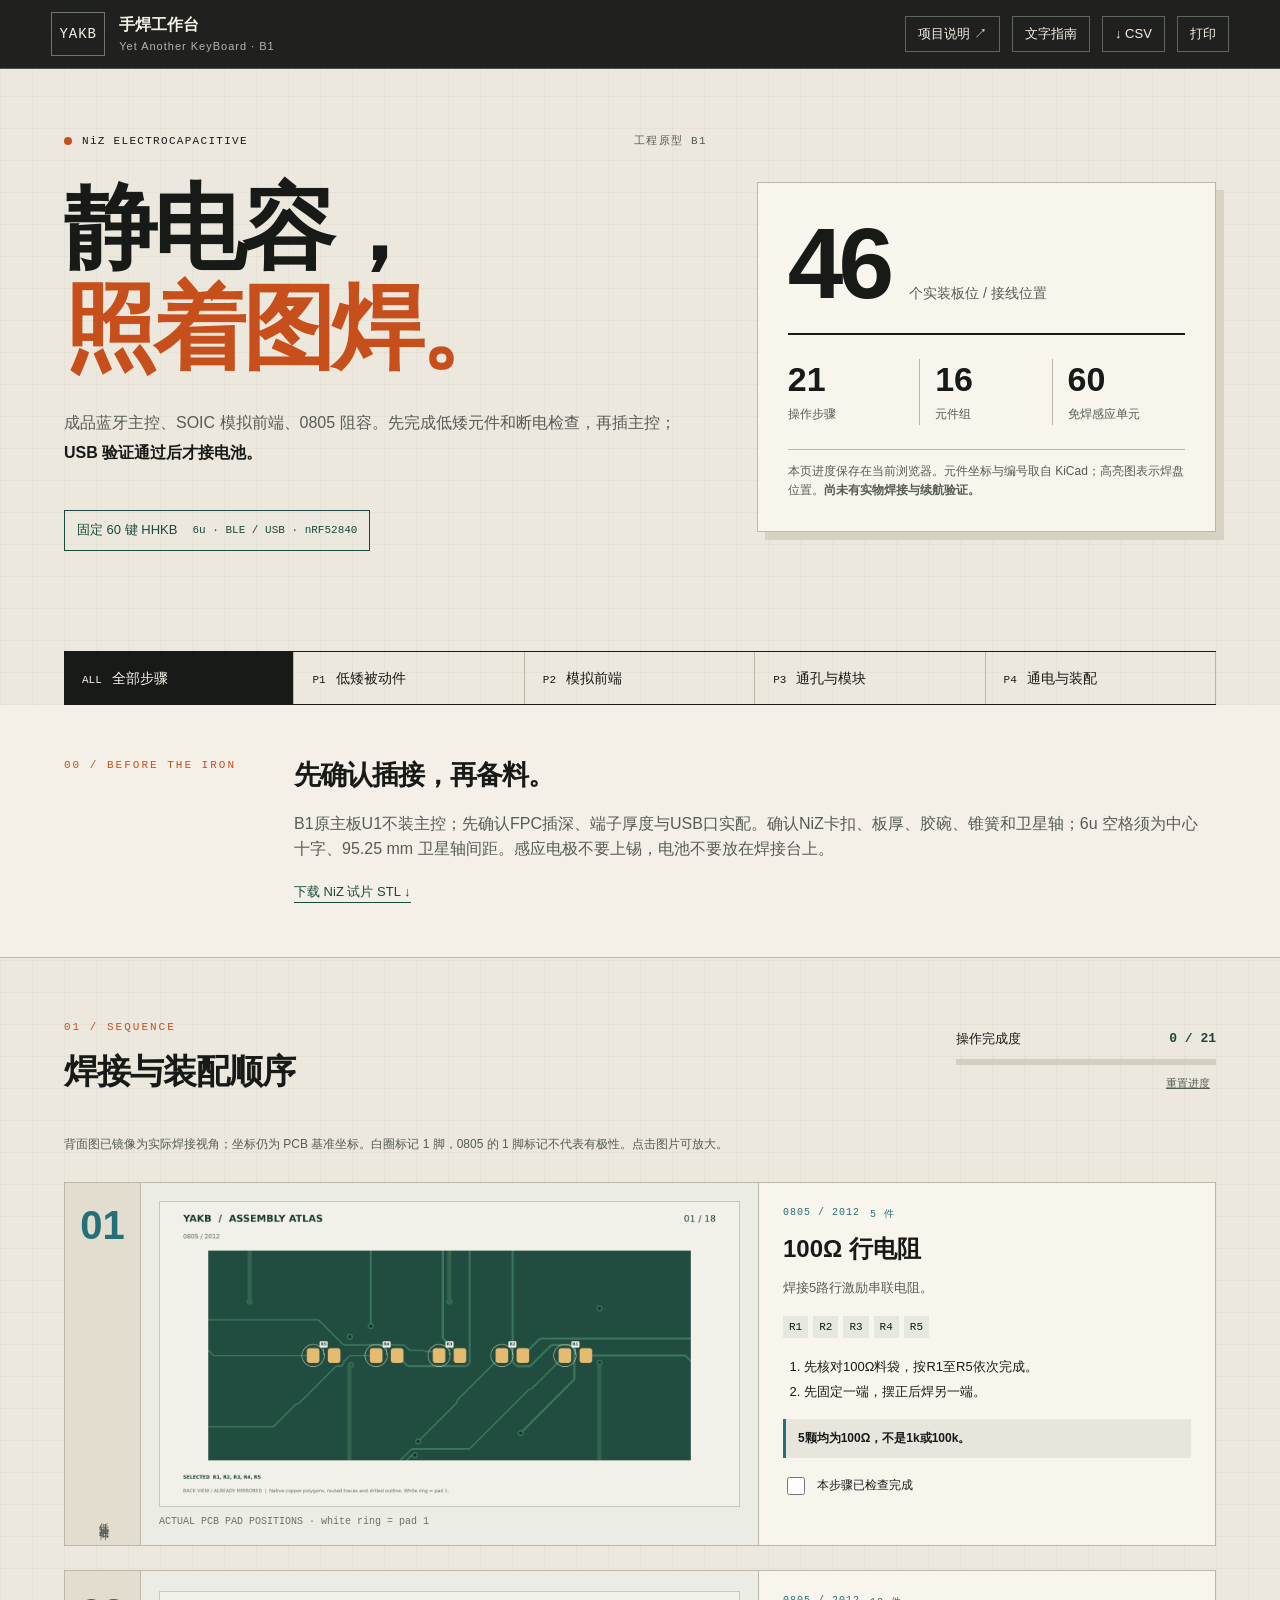
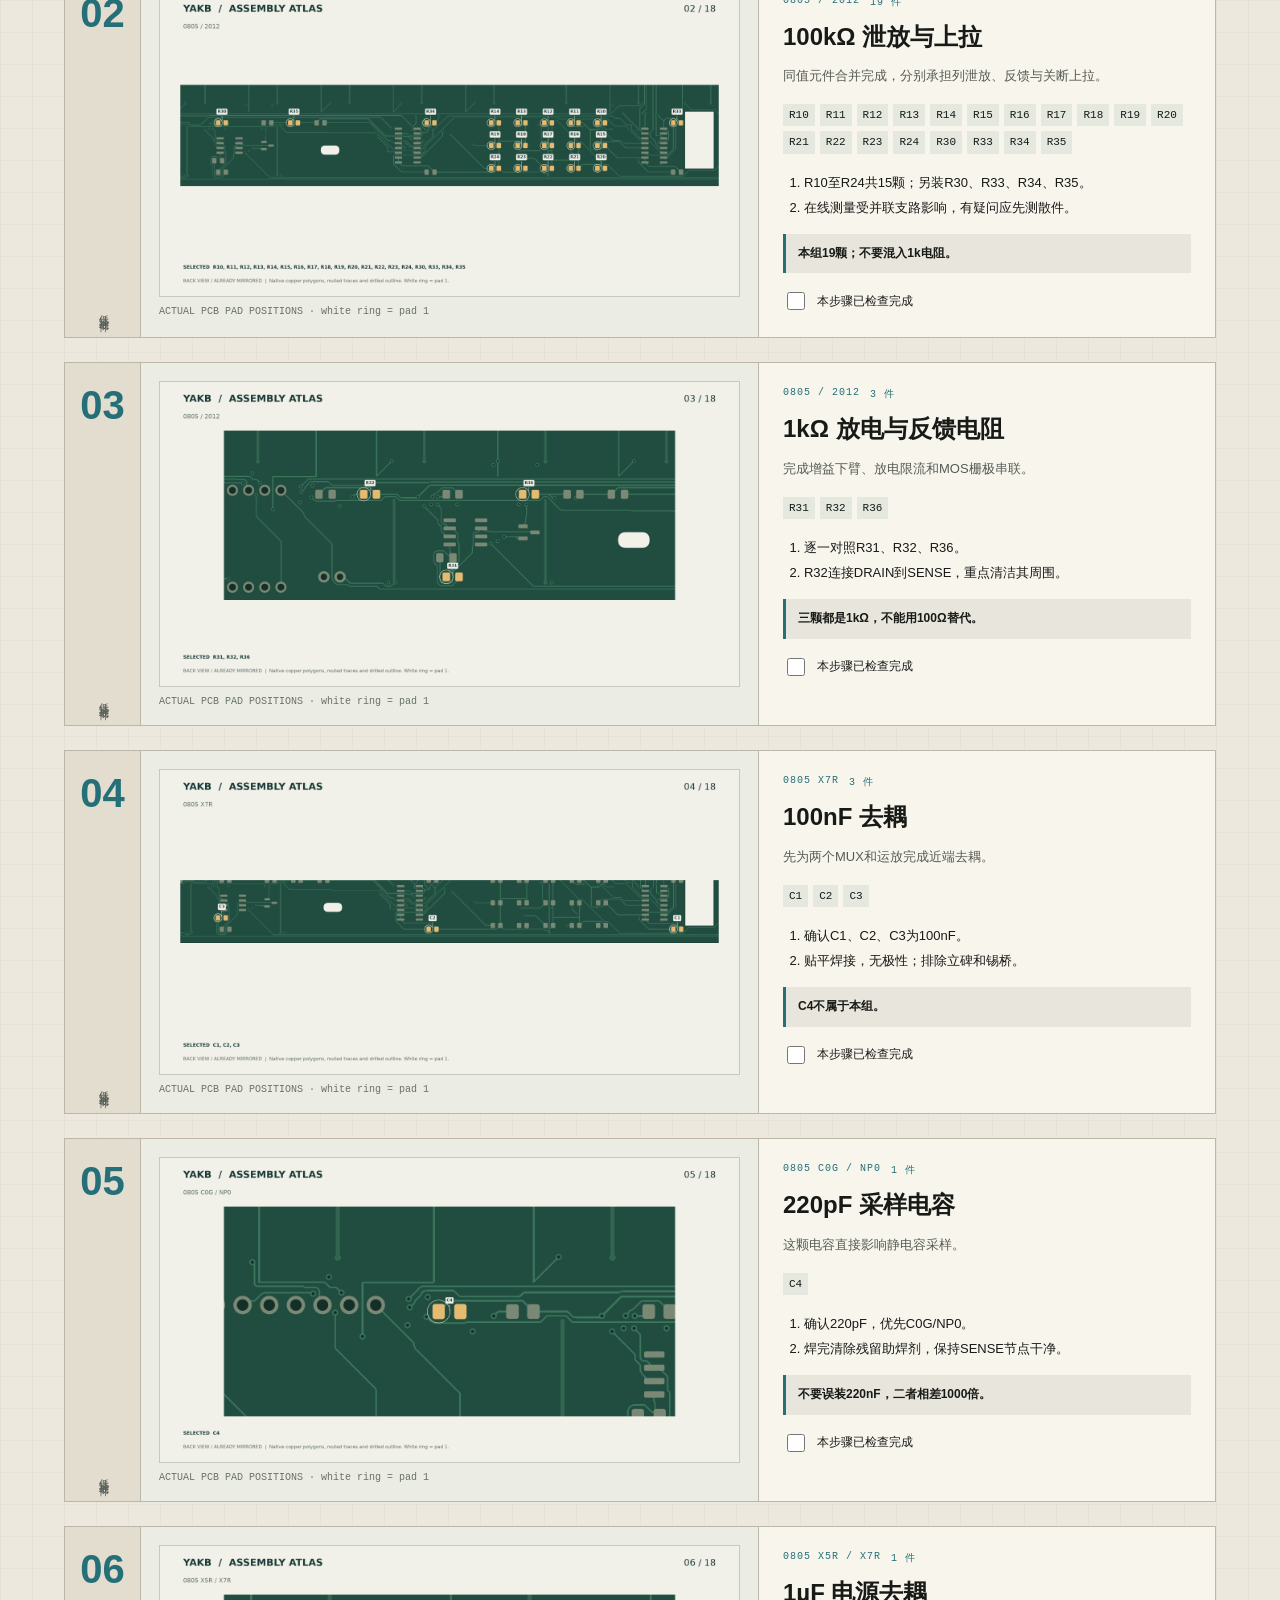
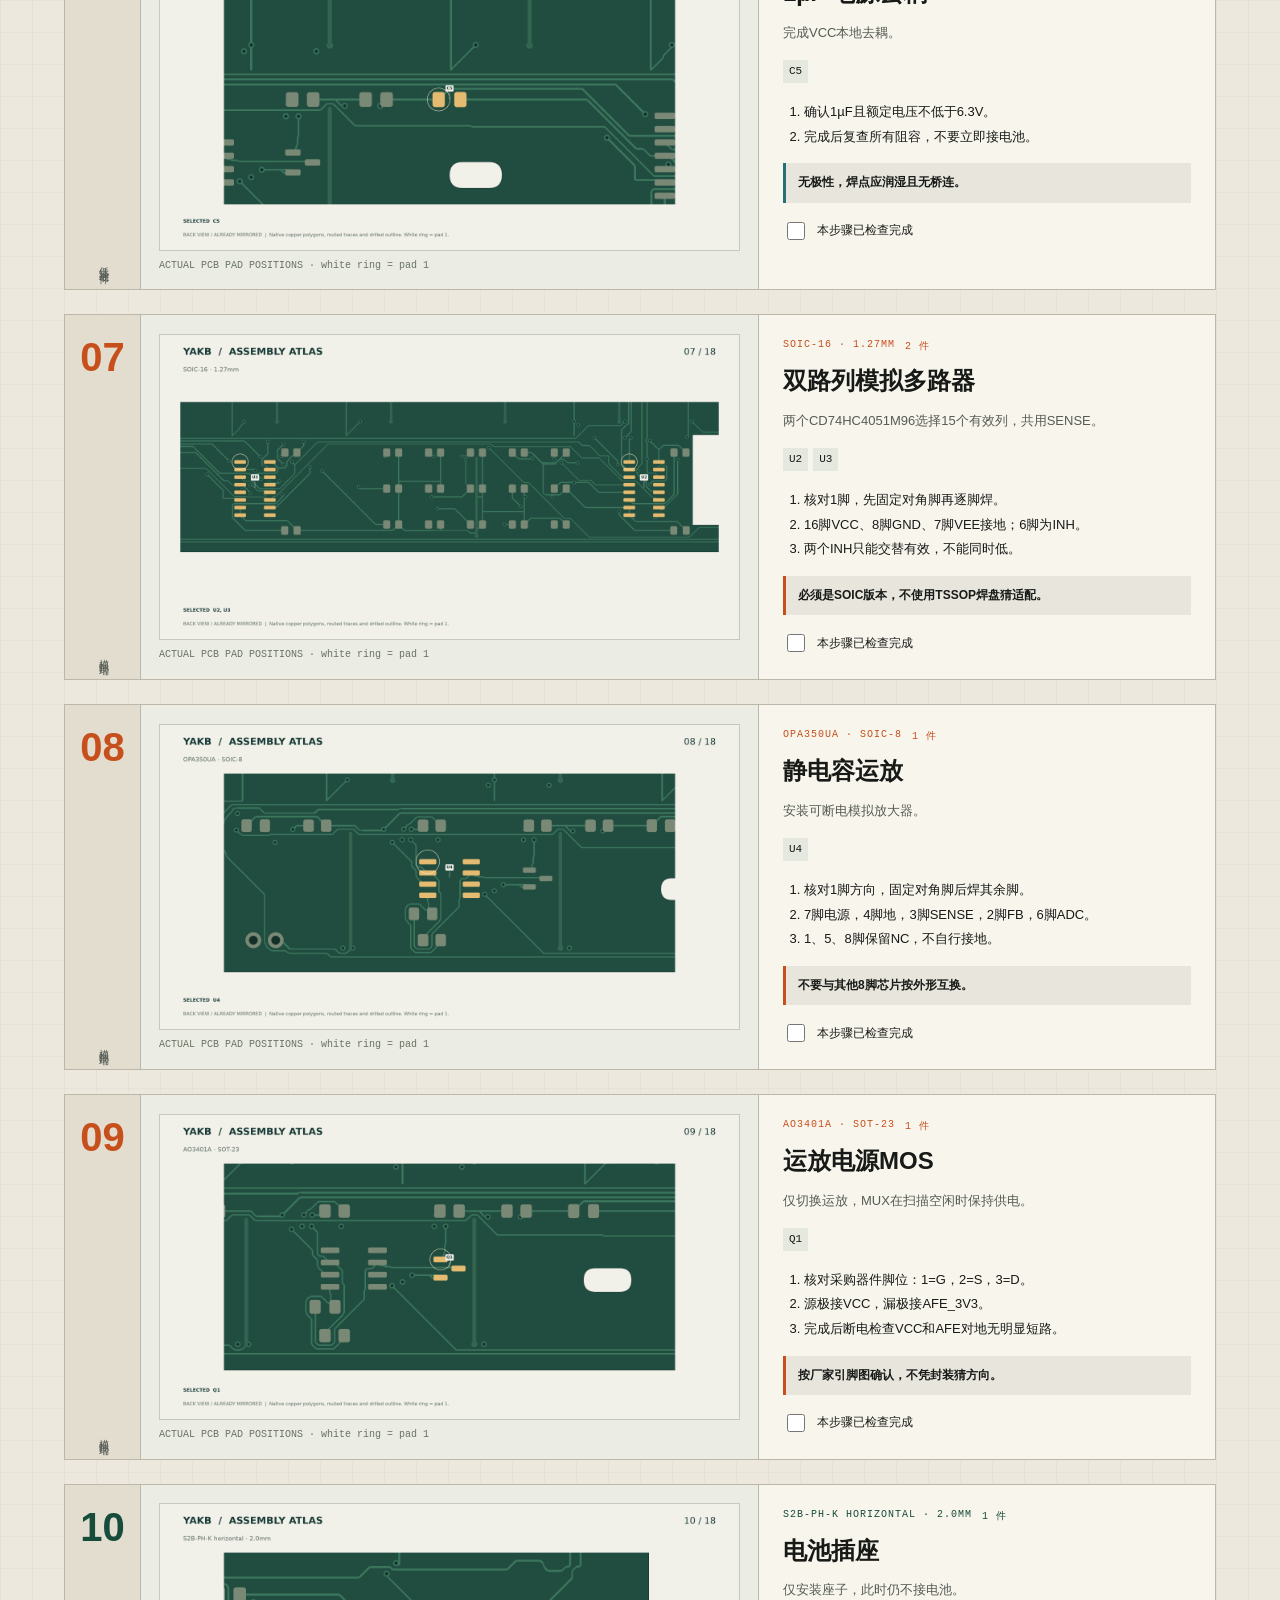
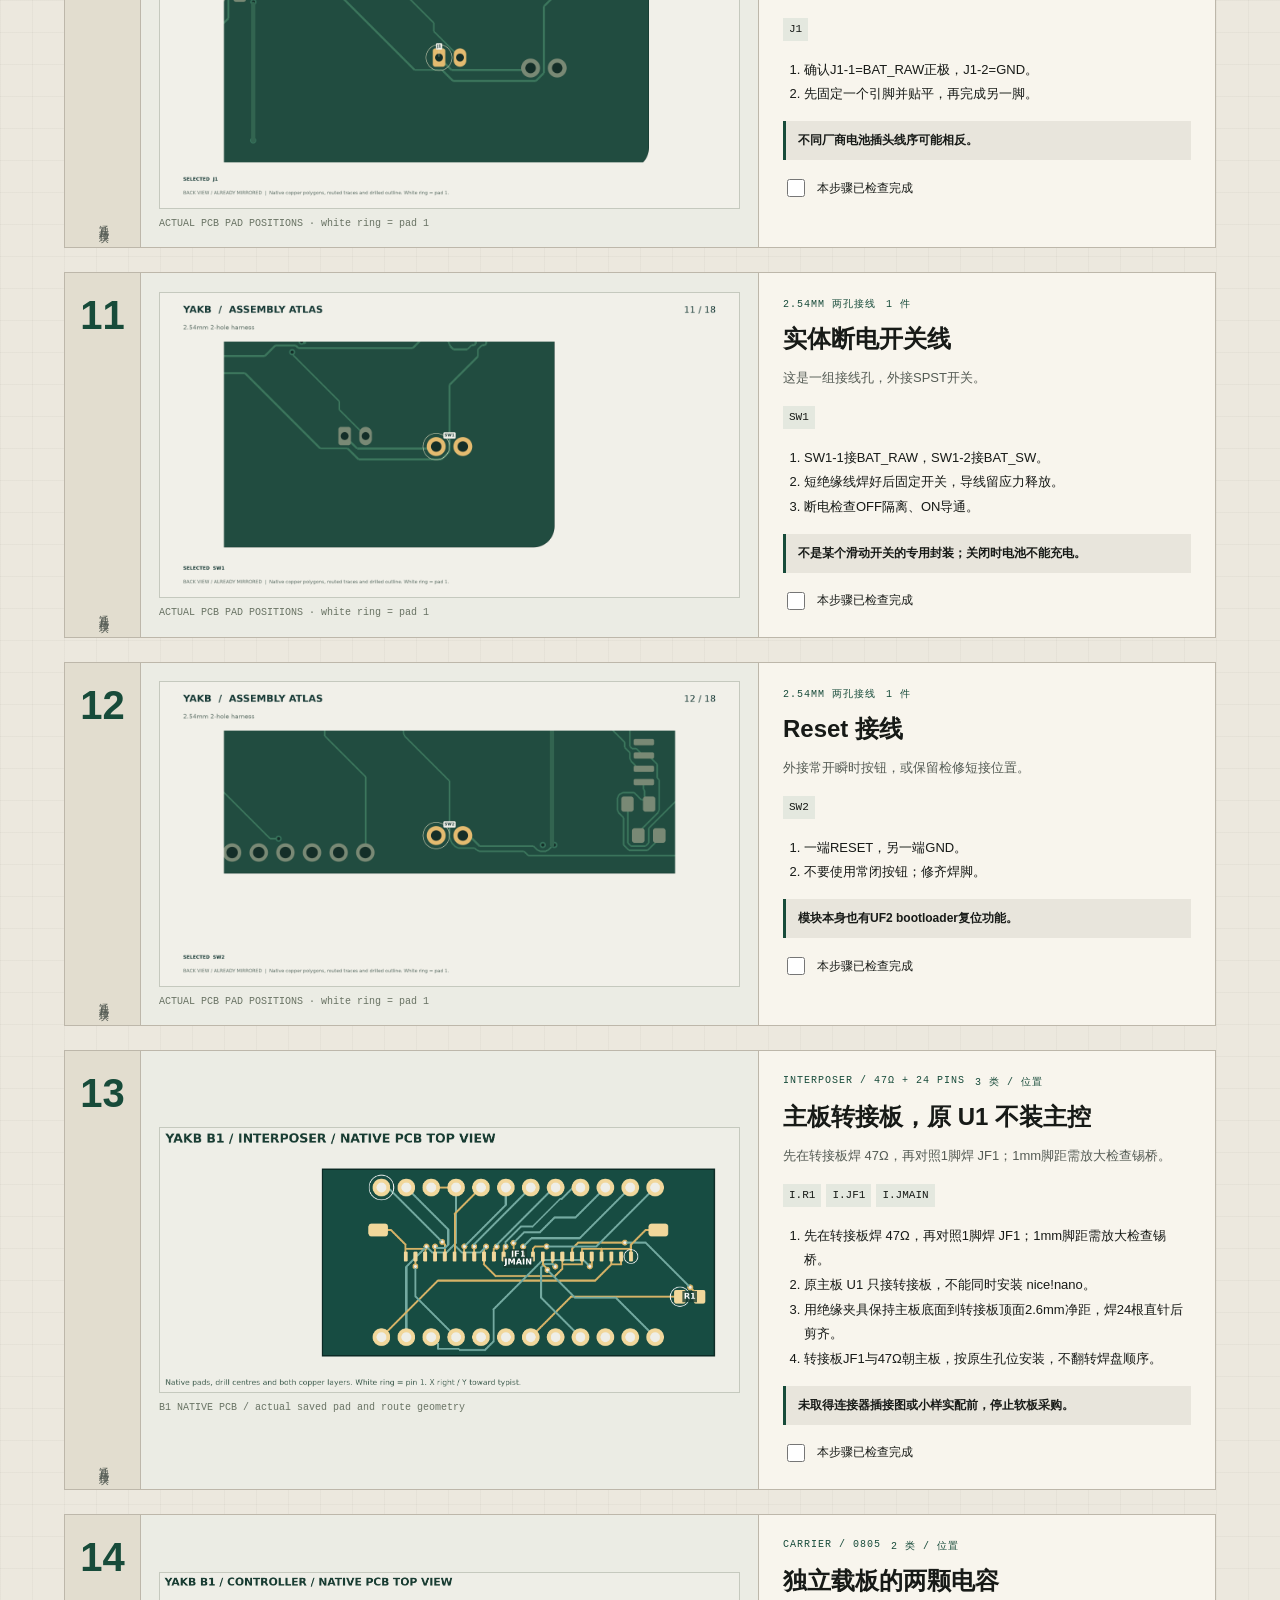
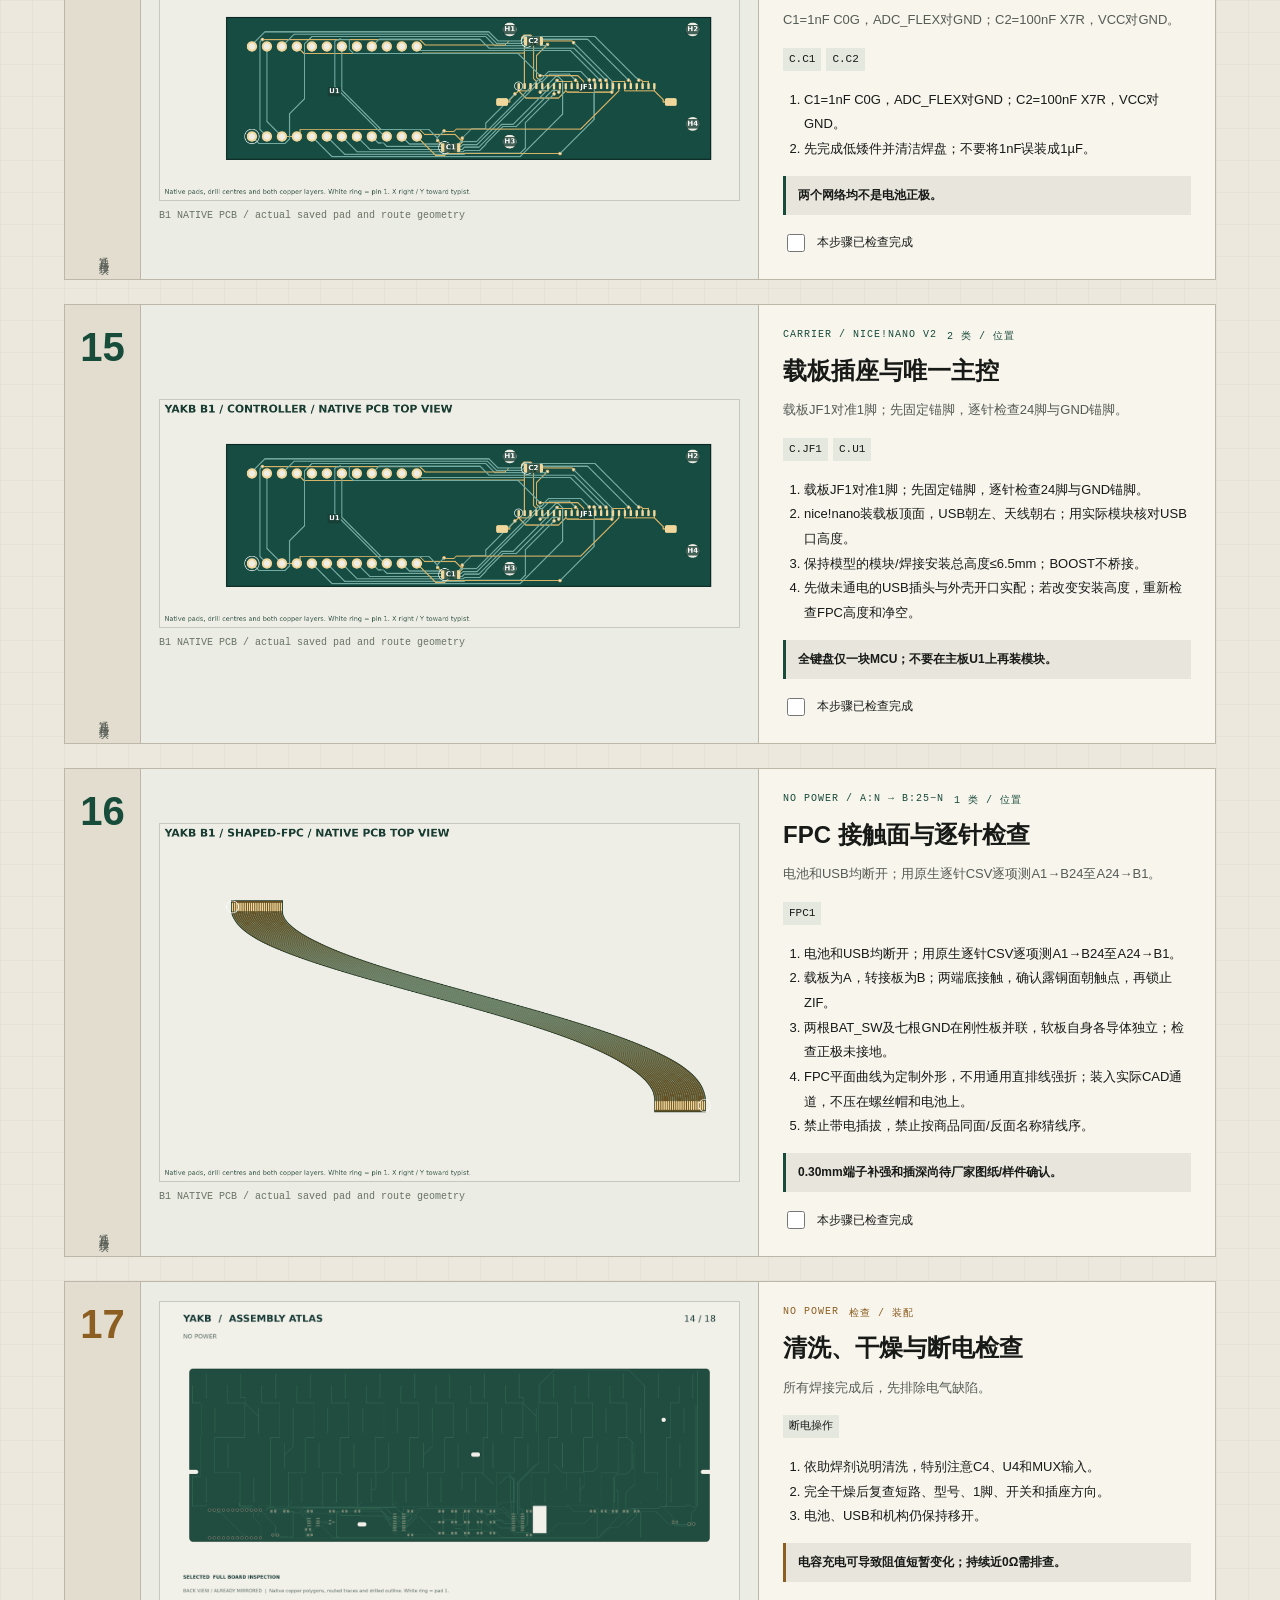
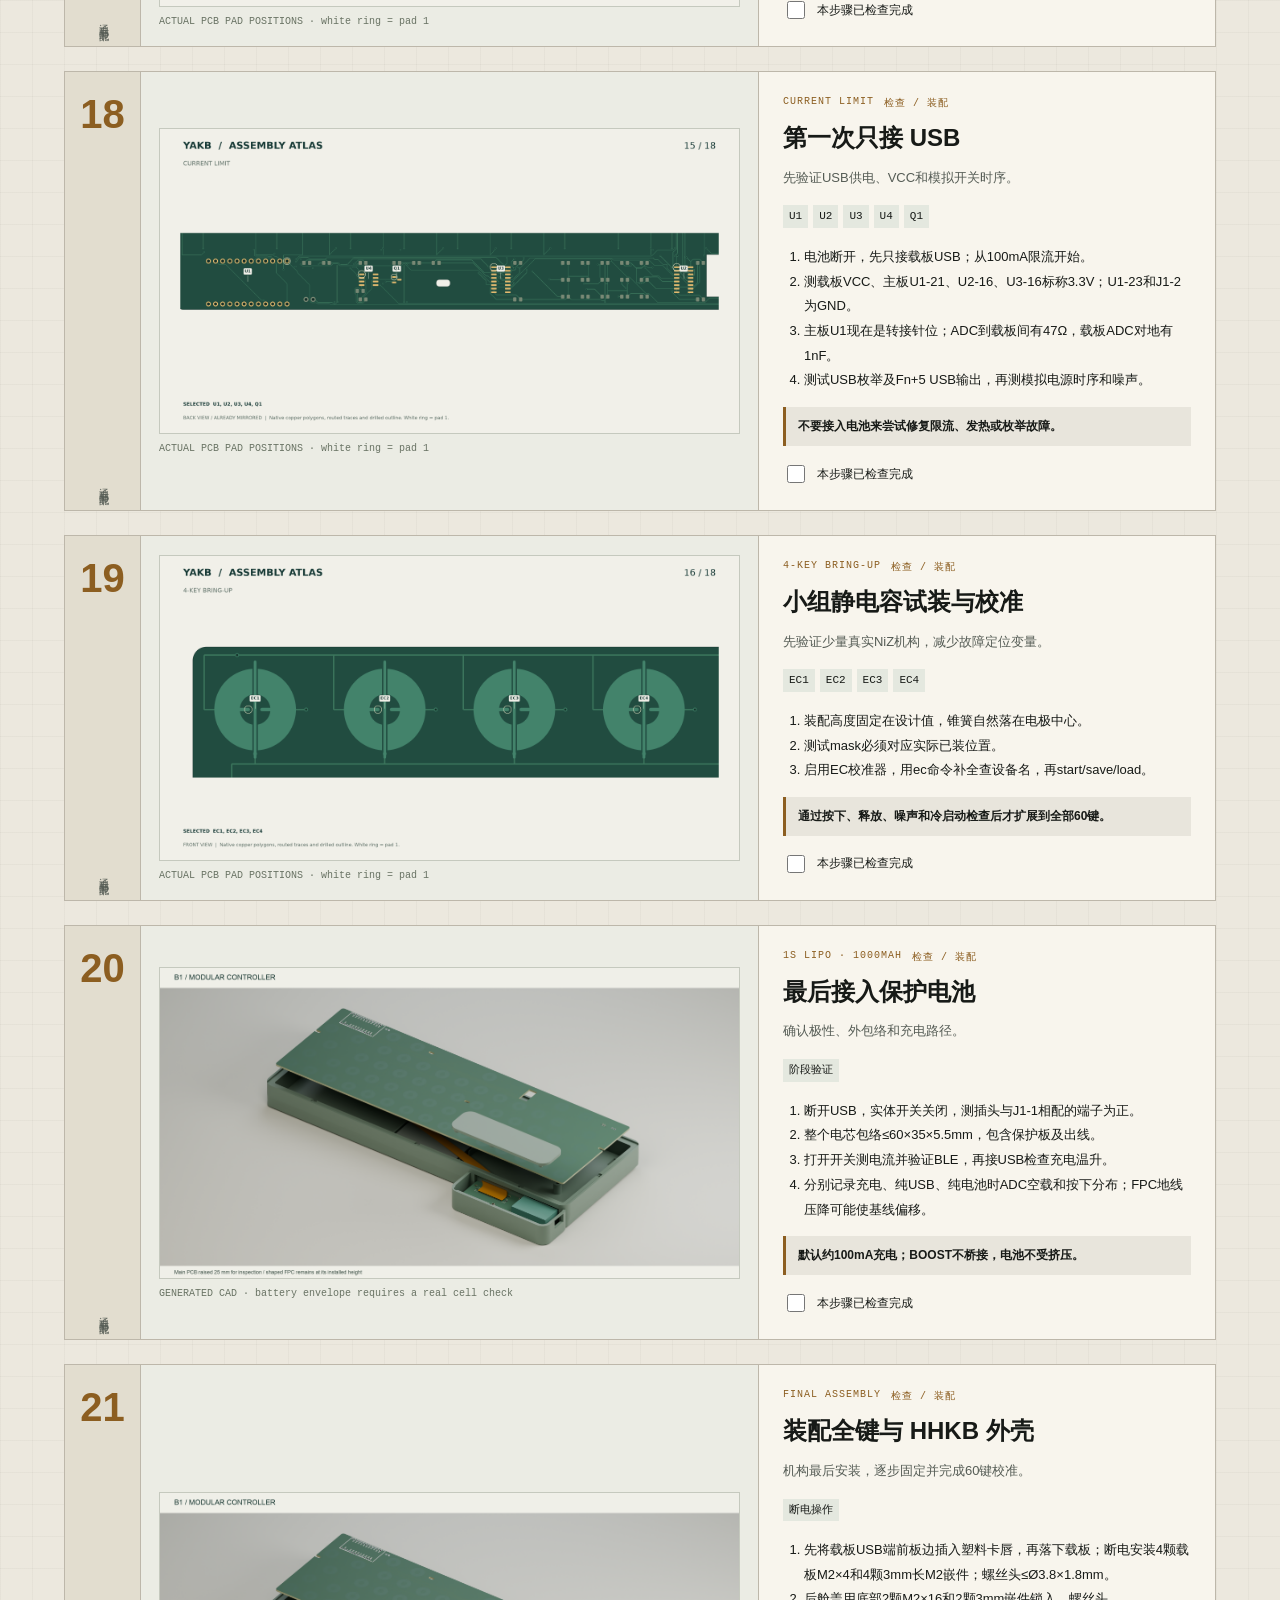
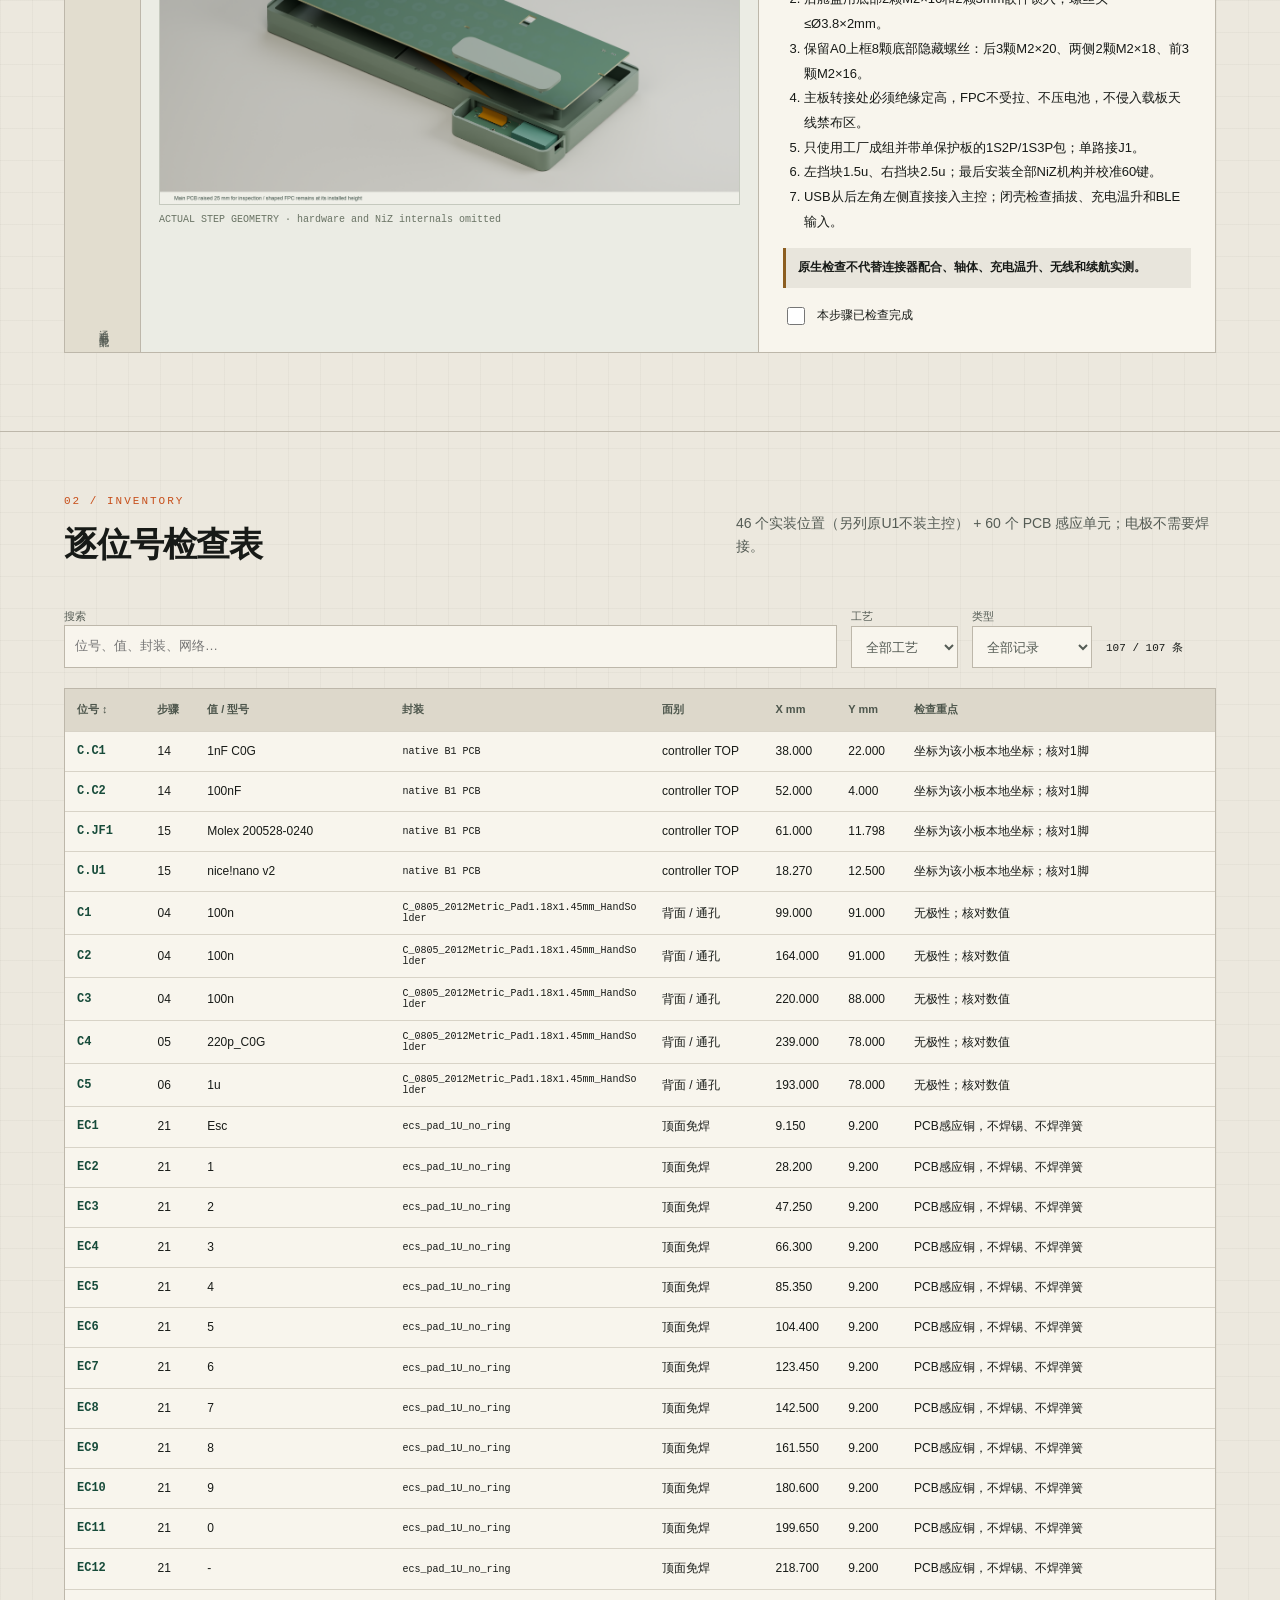
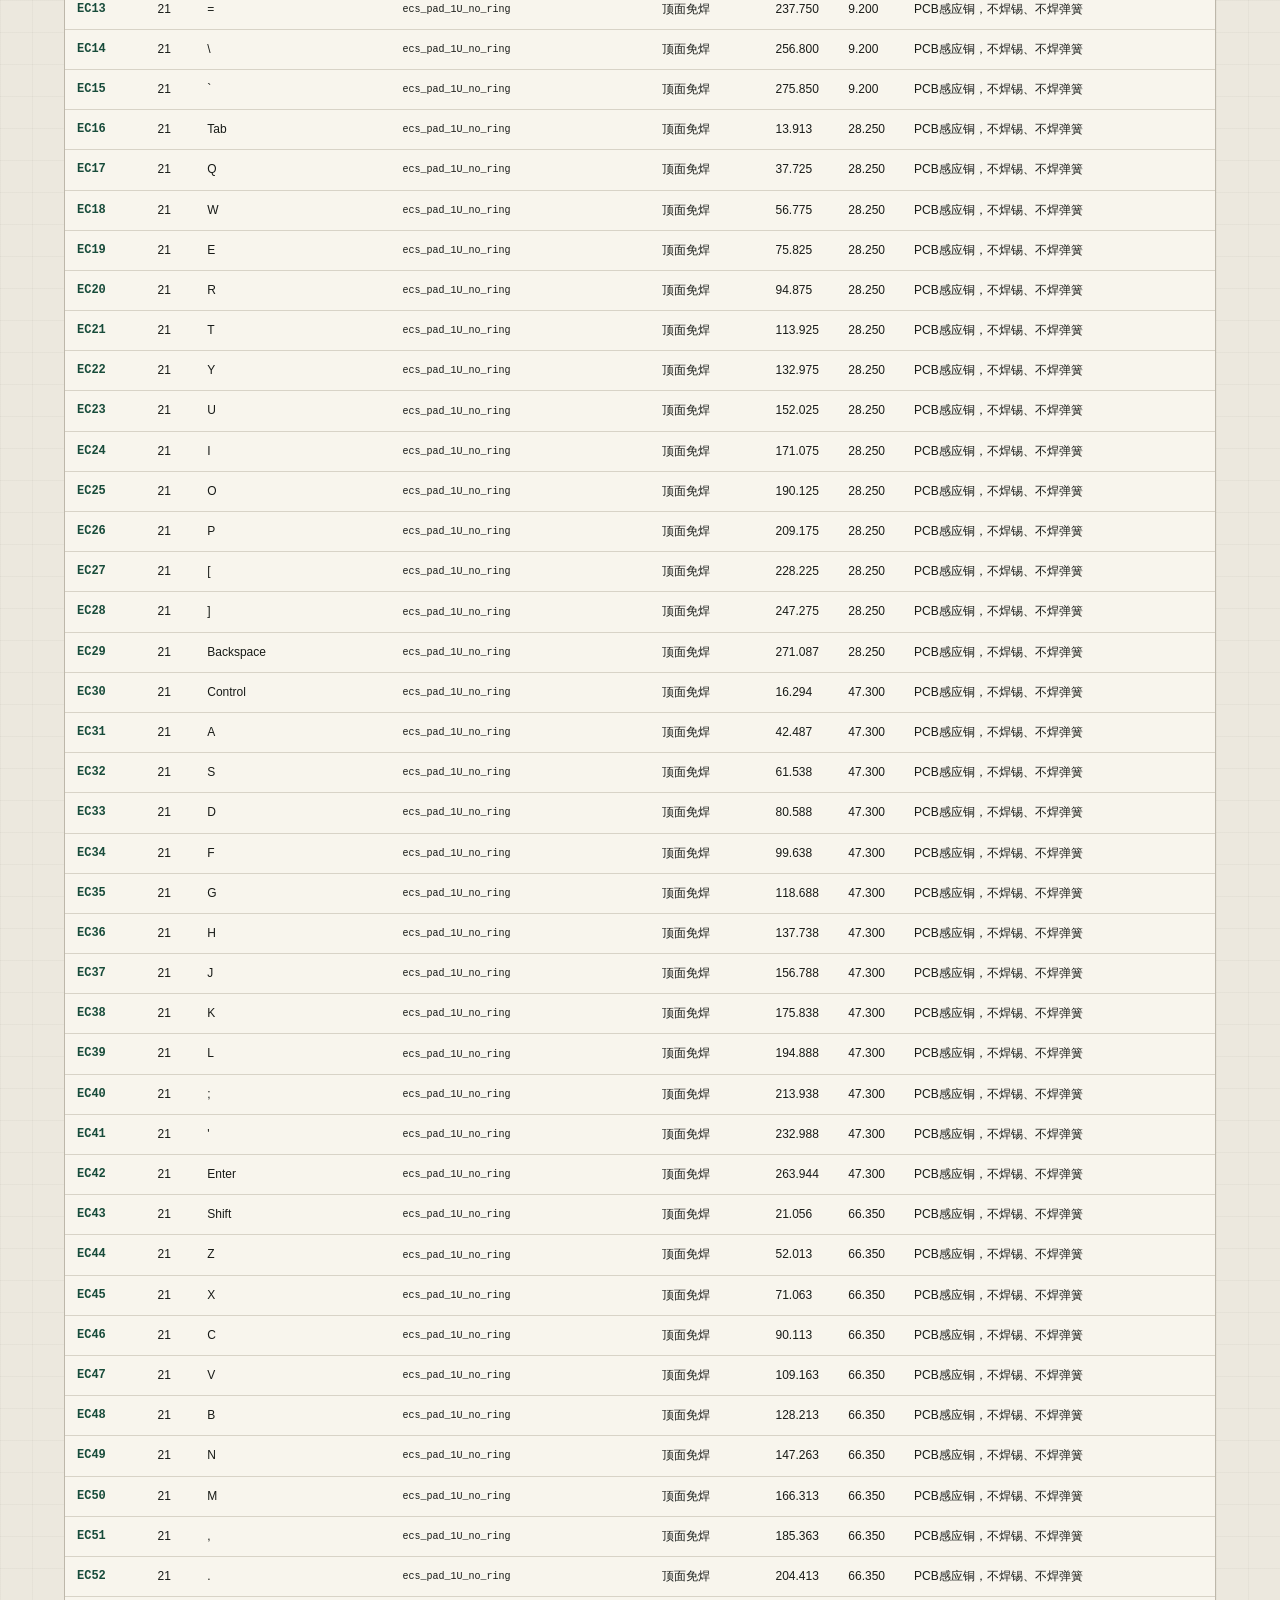
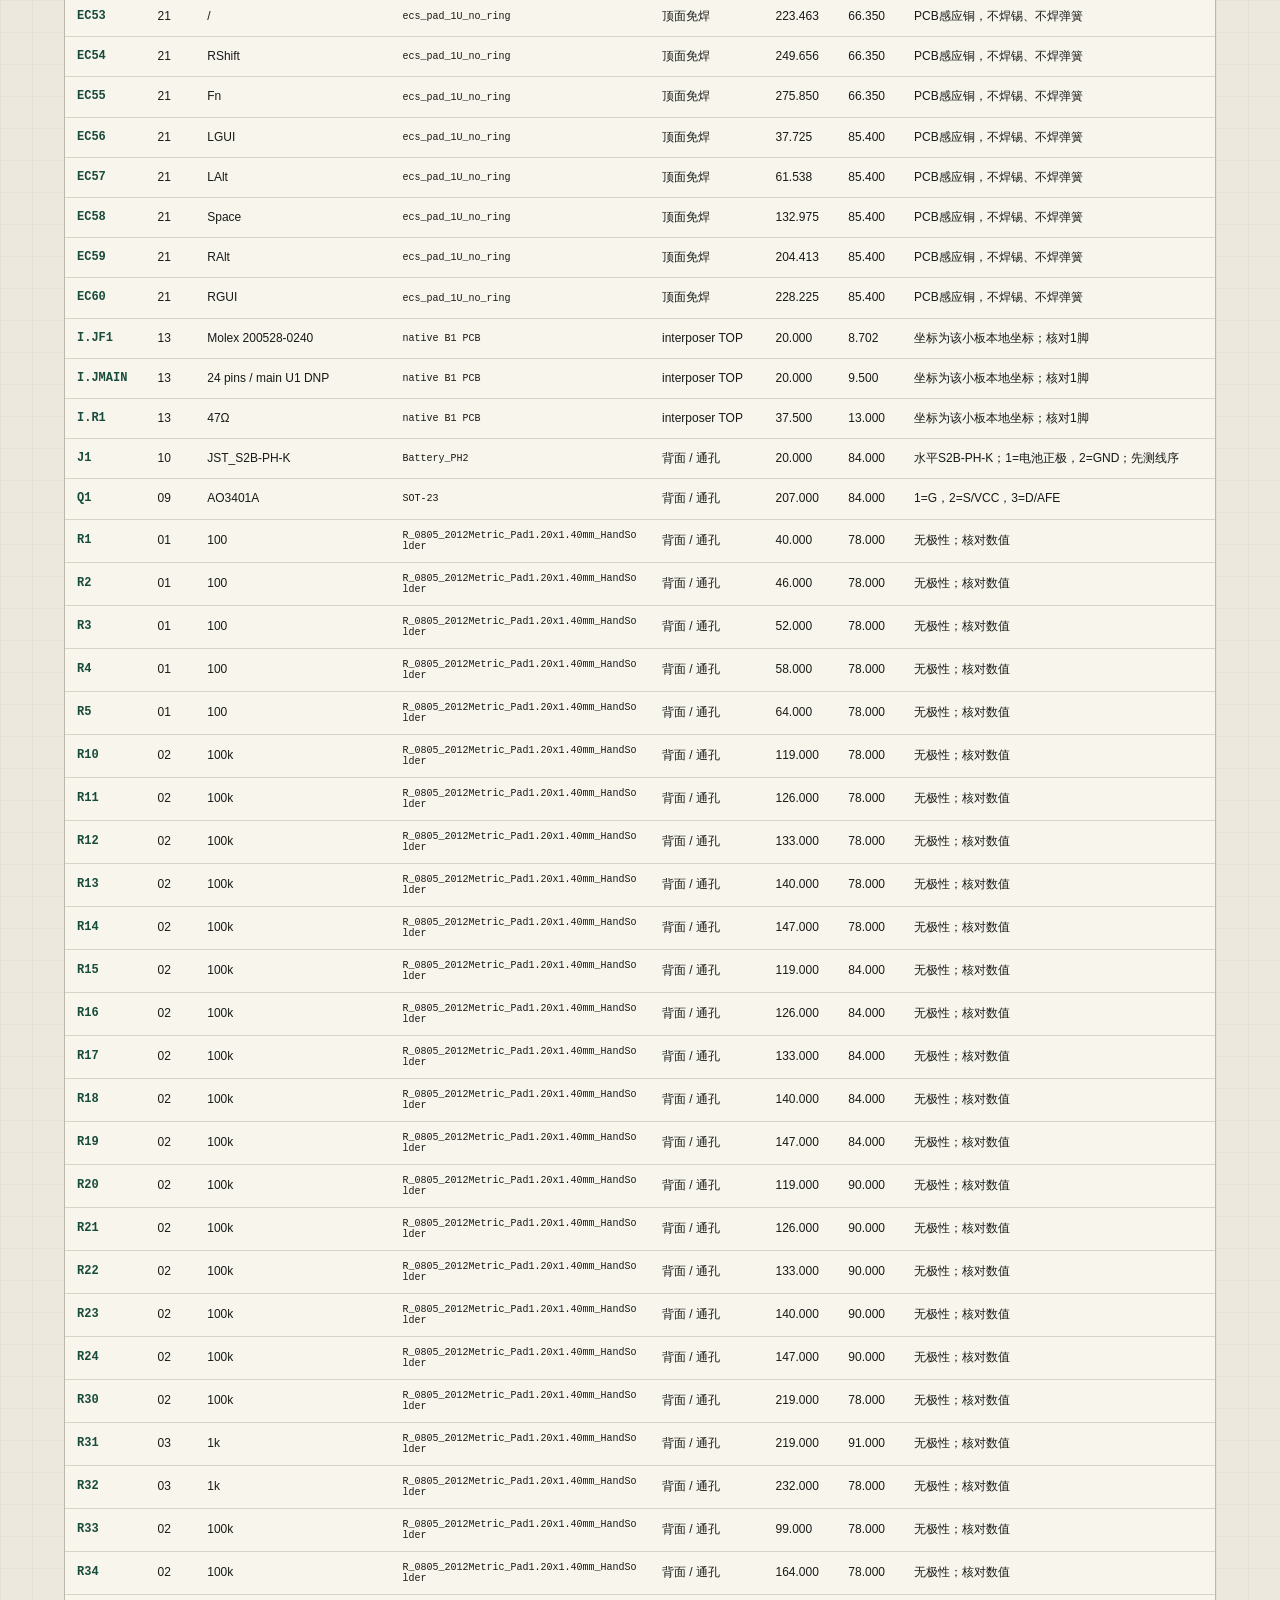
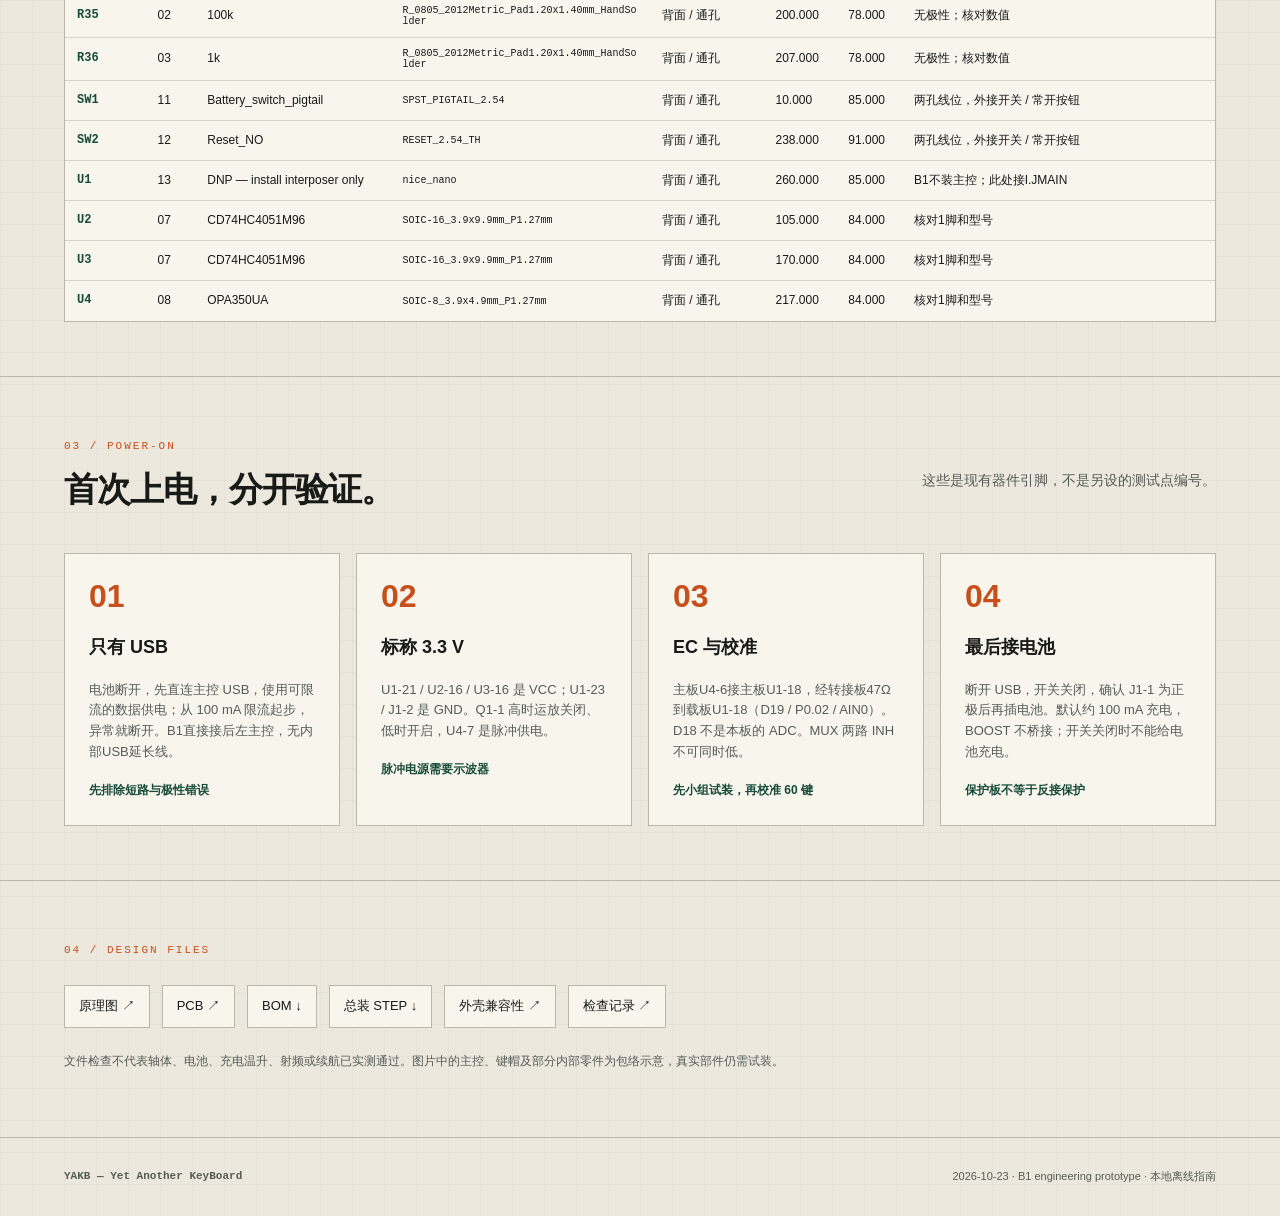
==== hardware/soldering/b1/index.html @ eaae23a2 "feat(hardware): move controller to modular rear USB carrier" ====
<!doctype html>
<html lang="zh-CN"><head><meta charset="utf-8"><meta name="viewport" content="width=device-width,initial-scale=1"><meta name="description" content="YAKB NiZ 静电容键盘 B1 的本地手焊工作台，包含21步顺序、实际PCB焊盘高亮、位号筛选和可保存的检查进度。"><title>YAKB — 手焊工作台</title><link rel="stylesheet" href="../styles.css"><script src="data.js" defer></script><script src="../app.js" defer></script></head>
<body><a href="#workflow" class="skip">跳到焊接步骤</a>
<header><a class="brand" href="#top"><span class="mark">YAKB</span><span><strong>手焊工作台</strong><small>Yet Another KeyBoard · B1</small></span></a><nav><a href="../../../README.zh-CN.md">项目说明 ↗</a><a href="../../../docs/modular/README.zh-CN.md">文字指南</a><a href="placement-checklist.csv" download>↓ CSV</a><button id="print" type="button">打印</button></nav></header>

<main id="top"><section class="hero"><div class="hero-copy"><div class="eyebrow"><i></i> NiZ ELECTROCAPACITIVE <span>工程原型 B1</span></div><h1>静电容，<br><em>照着图焊。</em></h1><p>成品蓝牙主控、SOIC 模拟前端、0805 阻容。先完成低矮元件和断电检查，再插主控；<strong>USB 验证通过后才接电池。</strong></p><div class="build-lock">固定 60 键 HHKB <b>6u · BLE / USB · nRF52840</b></div></div><aside class="hero-data"><div class="total"><span>46</span><small>个实装板位 / 接线位置</small></div><div class="metrics"><div><b>21</b><small>操作步骤</small></div><div><b>16</b><small>元件组</small></div><div><b>60</b><small>免焊感应单元</small></div></div><p>本页进度保存在当前浏览器。元件坐标与编号取自 KiCad；高亮图表示焊盘位置。<strong>尚未有实物焊接与续航验证。</strong></p></aside><nav class="phase-rail" id="phases" aria-label="按工艺筛选"></nav></section>
<section class="band prerequisite"><span class="section-index">00 / BEFORE THE IRON</span><div><h2>先确认插接，再备料。</h2><p>B1原主板U1不装主控；先确认FPC插深、端子厚度与USB口实配。确认NiZ卡扣、板厚、胶碗、锥簧和卫星轴；6u 空格须为中心十字、95.25 mm 卫星轴间距。感应电极不要上锡，电池不要放在焊接台上。</p><a href="../../../mechanical/niz_fit_coupon.stl" download>下载 NiZ 试片 STL ↓</a></div></section>
<section class="band" id="workflow"><div class="section-head"><div><span class="section-index">01 / SEQUENCE</span><h2>焊接与装配顺序</h2></div><div class="progress"><div>操作完成度 <strong id="progressText" aria-live="polite">0 / 21</strong></div><div class="track"><i id="bar"></i></div><button id="reset" type="button">重置进度</button></div></div><p class="view-note">背面图已镜像为实际焊接视角；坐标仍为 PCB 基准坐标。白圈标记 1 脚，0805 的 1 脚标记不代表有极性。点击图片可放大。</p><div id="steps"></div><noscript><p>启用 JavaScript 可显示交互步骤。也可直接阅读上方链接的完整文字指南。</p></noscript></section>
<section class="band" id="inventory"><div class="section-head"><div><span class="section-index">02 / INVENTORY</span><h2>逐位号检查表</h2></div><p>46 个实装位置（另列原U1不装主控） + 60 个 PCB 感应单元；电极不需要焊接。</p></div><div class="tools"><label>搜索<input type="search" id="search" placeholder="位号、值、封装、网络…"></label><label>工艺<select id="phaseFilter"><option value="">全部工艺</option></select></label><label>类型<select id="typeFilter"><option value="">全部记录</option><option value="populate">实装 / 接线</option><option value="electrode">免焊感应电极</option></select></label><span id="rowCount" aria-live="polite"></span></div><div class="table-wrap"><table><thead><tr><th><button id="sortRef" type="button">位号 ↕</button></th><th>步骤</th><th>值 / 型号</th><th>封装</th><th>面别</th><th>X mm</th><th>Y mm</th><th>检查重点</th></tr></thead><tbody id="rows"></tbody></table></div><p id="empty" hidden>没有匹配的位号，请调整筛选条件。</p></section>
<section class="band" id="power"><div class="section-head"><div><span class="section-index">03 / POWER-ON</span><h2>首次上电，分开验证。</h2></div><p>这些是现有器件引脚，不是另设的测试点编号。</p></div><div class="checkpoints"><article><span>01</span><h3>只有 USB</h3><p>电池断开，先直连主控 USB，使用可限流的数据供电；从 100 mA 限流起步，异常就断开。B1直接接后左主控，无内部USB延长线。</p><b>先排除短路与极性错误</b></article><article><span>02</span><h3>标称 3.3 V</h3><p>U1-21 / U2-16 / U3-16 是 VCC；U1-23 / J1-2 是 GND。Q1-1 高时运放关闭、低时开启，U4-7 是脉冲供电。</p><b>脉冲电源需要示波器</b></article><article><span>03</span><h3>EC 与校准</h3><p>主板U4-6接主板U1-18，经转接板47Ω到载板U1-18（D19 / P0.02 / AIN0）。D18 不是本板的 ADC。MUX 两路 INH 不可同时低。</p><b>先小组试装，再校准 60 键</b></article><article><span>04</span><h3>最后接电池</h3><p>断开 USB，开关关闭，确认 J1-1 为正极后再插电池。默认约 100 mA 充电，BOOST 不桥接；开关关闭时不能给电池充电。</p><b>保护板不等于反接保护</b></article></div></section>
<section class="band references"><span class="section-index">04 / DESIGN FILES</span><div><a href="../../modular/YAKB-controller-B1.kicad_sch">原理图 ↗</a><a href="../../modular/YAKB-controller-B1.kicad_pcb">PCB ↗</a><a href="../../modular/BOM-B1.csv">BOM ↓</a><a href="../../../mechanical/modular/assembly_B1.step">总装 STEP ↓</a><a href="../../../docs/compatibility.zh-CN.md">外壳兼容性 ↗</a><a href="../../../reports/">检查记录 ↗</a></div><p>文件检查不代表轴体、电池、充电温升、射频或续航已实测通过。图片中的主控、键帽及部分内部零件为包络示意，真实部件仍需试装。</p></section></main>
<footer><b>YAKB — Yet Another KeyBoard</b><span>2026-10-23 · B1 engineering prototype · 本地离线指南</span></footer>
<dialog id="viewer"><button id="closeViewer" type="button" aria-label="关闭放大图">关闭 ×</button><img id="zoomImage" alt=""><p id="zoomCaption"></p></dialog><div id="toast" role="status" aria-live="polite"></div>
</body></html>
---- hardware/soldering/styles.css ----
:root{--paper:#ece8de;--surface:#f8f5ed;--ink:#171a17;--muted:#555c55;--line:#bdb7aa;--orange:#c74f1b;--green:#174b3a;--mono:"SFMono-Regular",Menlo,Consolas,monospace;--display:"DIN Alternate","Avenir Next Condensed","PingFang SC",sans-serif;--body:"Avenir Next","PingFang SC","Hiragino Sans GB",sans-serif}*{box-sizing:border-box}html{scroll-behavior:smooth;scroll-padding-top:90px}body{margin:0;background:linear-gradient(#171a1708 1px,transparent 1px),linear-gradient(90deg,#171a1708 1px,transparent 1px),var(--paper);background-size:32px 32px;color:var(--ink);font:16px/1.6 var(--body)}a{color:inherit;text-decoration:none}button,input,select{font:inherit;color:inherit}button,a,input,select{outline-offset:4px}button:focus-visible,a:focus-visible,input:focus-visible,select:focus-visible{outline:3px solid #256f78}button{cursor:pointer}img{display:block;max-width:100%}.skip{position:fixed;top:-70px;z-index:100;background:var(--green);color:white;padding:12px}.skip:focus{top:8px}header{position:sticky;top:0;z-index:20;background:#171a17f5;color:#f6f2e8;display:flex;justify-content:space-between;align-items:center;padding:12px 4vw;border-bottom:1px solid #4c534b;backdrop-filter:blur(14px)}.brand{display:flex;align-items:center;gap:14px}.mark{display:grid;place-items:center;width:54px;height:44px;border:1px solid #6d786b;font:14px var(--mono);letter-spacing:1px}.brand strong,.brand small{display:block}.brand small{color:#afb8ad;font-size:11px;letter-spacing:1px}header nav{display:flex;gap:12px;align-items:center}header nav a,header button{padding:7px 12px;border:1px solid #5e685a;font-size:13px;background:transparent;color:inherit}header nav a:hover,header button:hover{background:#ffffff18}main{max-width:1600px;margin:auto}.hero{display:grid;grid-template-columns:1.4fr 1fr;gap:50px;padding:64px 5vw 0}.eyebrow{display:flex;align-items:center;gap:10px;font:11px var(--mono);letter-spacing:1.3px}.eyebrow i{width:8px;height:8px;background:var(--orange);border-radius:50%}.eyebrow span{margin-left:auto;color:var(--muted)}h1{font:clamp(62px,7.3vw,112px)/1.07 var(--display);font-weight:850;letter-spacing:-4px;margin:30px 0}h1 em{font-style:normal;color:var(--orange)}.hero-copy p{max-width:620px;color:var(--muted);line-height:1.9}.hero-copy p strong{color:var(--ink)}.build-lock{display:inline-flex;gap:15px;flex-wrap:wrap;align-items:center;margin:25px 0 30px;padding:9px 12px;border:1px solid var(--green);font-size:13px;color:var(--green)}.build-lock b{font:11px var(--mono)}.hero-data{align-self:center;border:1px solid var(--line);background:var(--surface);padding:30px;box-shadow:8px 8px 0 #d8d2c5}.total{border-bottom:2px solid var(--ink);padding-bottom:20px;display:flex;align-items:baseline;gap:20px}.total span{font:100px/1 var(--display);font-weight:800;letter-spacing:-5px}.total small{font-size:14px;color:var(--muted)}.metrics{display:grid;grid-template-columns:repeat(3,1fr);padding:24px 0;border-bottom:1px solid var(--line)}.metrics div{border-right:1px solid var(--line);padding:0 15px}.metrics div:first-child{padding-left:0}.metrics div:last-child{border:0}.metrics b{display:block;font:34px/1.2 var(--display);font-weight:800}.metrics small{font-size:12px;color:var(--muted)}.hero-data p{font-size:12px;color:var(--muted);margin-bottom:0}.phase-rail{grid-column:1/-1;display:flex;border-top:1px solid var(--ink);border-bottom:1px solid var(--ink);margin-top:20px;overflow:auto}.phase-rail button{flex:1;white-space:nowrap;background:transparent;border:0;border-right:1px solid var(--line);padding:15px 18px;text-align:left;font-size:14px}.phase-rail button b{font:11px var(--mono);margin-right:10px}.phase-rail button.active{background:var(--ink);color:var(--surface)}.band{padding:54px 5vw;border-bottom:1px solid var(--line)}.section-index{font:11px var(--mono);letter-spacing:2px;color:var(--orange)}h2{font:34px/1.25 var(--display);font-weight:800;margin:12px 0 18px;letter-spacing:-1px}.section-head{display:flex;justify-content:space-between;gap:28px;align-items:center;margin-bottom:24px}.section-head>p{max-width:480px;color:var(--muted);font-size:14px}.prerequisite{display:grid;grid-template-columns:200px 1fr;gap:30px;background:#f4f0e7}.prerequisite h2{font-size:27px;margin-top:0}.prerequisite p{color:var(--muted);max-width:920px}.prerequisite a{font-size:13px;color:var(--green);border-bottom:1px solid;padding-bottom:3px}.progress{min-width:260px}.progress>div:first-child{display:flex;justify-content:space-between;font-size:13px}.progress strong{font-family:var(--mono);color:var(--green)}.track{height:6px;background:#d3cec2;margin:9px 0}.track i{display:block;width:0;height:100%;background:var(--green);transition:width .25s}.progress button{float:right;border:0;background:transparent;text-decoration:underline;font-size:11px;color:var(--muted)}.view-note{font-size:12px;color:var(--muted);margin-bottom:28px}.step{display:grid;grid-template-columns:76px minmax(0,1.35fr) minmax(280px,1fr);border:1px solid var(--line);background:var(--surface);margin:0 0 24px;scroll-margin-top:90px}.step.is-done{border-color:#709780}.step[hidden]{display:none}.step-side{display:flex;flex-direction:column;align-items:center;justify-content:space-between;border-right:1px solid var(--line);padding:20px 8px;background:#e2ddcf}.step-number{font:40px var(--display);font-weight:800;color:var(--phase)}.step-side small{writing-mode:vertical-rl;letter-spacing:2px;font:10px var(--mono);color:var(--muted)}.step figure{margin:0;background:#ebece4;padding:18px;display:flex;flex-direction:column;justify-content:center;min-width:0}.step figure button{border:0;padding:0;background:transparent;cursor:zoom-in}.step figure img{width:100%;height:auto;border:1px solid #c5c9be}.step figcaption{font:10px var(--mono);color:#697364;margin-top:9px}.step-copy{padding:24px;border-left:1px solid var(--line)}.step-meta{display:flex;gap:10px;font:10px var(--mono);color:var(--phase);text-transform:uppercase;letter-spacing:1px}.step-copy h3{font:24px/1.35 var(--display);font-weight:800;margin:12px 0}.step-copy .summary{color:var(--muted);font-size:13px}.parts{display:flex;flex-wrap:wrap;gap:5px;margin:17px 0}.parts span{font:11px/1.5 var(--mono);background:#e4e8df;padding:3px 6px;overflow-wrap:anywhere}.step-copy ol{margin:14px 0;padding-left:21px;font-size:13px;line-height:1.9}.checkpoint{border-left:3px solid var(--phase);background:#e8e5dc;padding:10px 12px;font-size:12px;font-weight:600}.done-label{display:flex;align-items:center;gap:9px;font-size:12px;padding-top:16px;cursor:pointer}.done-label input{width:18px;height:18px;accent-color:var(--green)}.step.is-done .step-number:after{content:"✓";display:block;font-size:20px;text-align:center;color:var(--green)}.tools{display:flex;align-items:end;gap:14px;margin-bottom:20px;flex-wrap:wrap}.tools label{font-size:11px;color:var(--muted)}.tools label:first-child{flex:1;min-width:230px}.tools input,.tools select{display:block;background:var(--surface);border:1px solid var(--line);padding:10px;font-size:13px;width:100%;min-height:42px}.tools>span{font:11px var(--mono);padding-bottom:13px;min-width:110px}.table-wrap{overflow:auto;border:1px solid var(--line)}table{border-collapse:collapse;width:100%;font-size:12px;background:var(--surface);min-width:1000px}th{text-align:left;background:#ddd8cb;color:#4d564c;font-size:11px;padding:12px;white-space:nowrap}td{padding:10px 12px;border-top:1px solid #d8d3c7}td:nth-child(1){font-family:var(--mono);font-weight:bold;color:var(--green)}td:nth-child(4){font:10px var(--mono);max-width:240px;overflow-wrap:anywhere}tbody tr:hover{background:#e6ecdf}th button{background:transparent;border:0;padding:0;font-size:inherit;font-weight:bold}.checkpoints{display:grid;grid-template-columns:repeat(4,1fr);gap:16px}.checkpoints article{background:var(--surface);padding:24px;border:1px solid var(--line)}.checkpoints article>span{font:32px var(--display);font-weight:800;color:var(--orange)}.checkpoints h3{font-size:18px}.checkpoints p{font-size:13px;color:var(--muted)}.checkpoints article>b{font-size:12px;color:var(--green)}.references>div{display:flex;flex-wrap:wrap;gap:12px;margin:24px 0}.references a{font-size:13px;border:1px solid var(--line);background:var(--surface);padding:10px 14px}.references p{font-size:12px;color:var(--muted);max-width:1000px}footer{max-width:1600px;margin:auto;display:flex;justify-content:space-between;gap:20px;padding:30px 5vw;font-size:11px;color:var(--muted)}footer b{font-family:var(--mono)}dialog{max-width:min(95vw,1800px);max-height:94vh;padding:24px;background:var(--surface);border:1px solid var(--ink)}dialog::backdrop{background:#0c140ede;backdrop-filter:blur(5px)}dialog button{float:right;margin-bottom:16px;padding:7px 14px;background:var(--ink);color:white;border:0}dialog img{clear:both;max-height:75vh;margin:auto;object-fit:contain}dialog p{font-size:12px;color:var(--muted)}#toast{position:fixed;bottom:25px;left:50%;transform:translateX(-50%);background:var(--ink);color:white;padding:10px 18px;font-size:12px;opacity:0;pointer-events:none;transition:opacity .2s;z-index:50}#toast.visible{opacity:1}@media(max-width:1000px){.hero{gap:25px;padding-top:38px}.hero-data{padding:20px}.total{gap:12px}.total span{font-size:80px}.metrics div{padding:0 8px}.step{grid-template-columns:56px minmax(0,1fr) minmax(240px,1fr)}.step-copy{padding:18px}.checkpoints{grid-template-columns:repeat(2,1fr)}header nav a:first-child{display:none}.prerequisite{grid-template-columns:150px 1fr}}@media(max-width:720px){header{padding:10px 18px}.brand small{max-width:150px;font-size:9px}header nav{gap:6px}header nav a,header button{padding:6px 9px;font-size:11px}header nav a:nth-child(2){display:none}.hero{display:block;padding:35px 20px 0}h1{font-size:76px;letter-spacing:-3px}.eyebrow{font-size:9px}.hero-data{margin:24px 0}.total span{font-size:80px}.phase-rail{margin-top:34px}.phase-rail button{padding:14px;font-size:12px}.band{padding:36px 20px}.prerequisite{display:block}.prerequisite>span{display:block;margin-bottom:20px}.section-head{align-items:flex-start;flex-direction:column;gap:10px}h2{font-size:29px}.progress{width:100%}.step{grid-template-columns:50px minmax(0,1fr)}.step-side{grid-row:1/3}.step figure{padding:12px}.step-copy{grid-column:2;border-left:0;border-top:1px solid var(--line)}.step-number{font-size:30px}.checkpoints{grid-template-columns:1fr}.checkpoints article{padding:20px}.tools label:not(:first-child){flex:1;min-width:125px}footer{flex-direction:column;padding:24px 20px}.hero-copy p{font-size:14px}.view-note{font-size:11px}}@media(prefers-reduced-motion:reduce){html{scroll-behavior:auto}*{transition:none!important}}@media print{body{background:white;color:black}header,.phase-rail,.progress button,.tools,dialog,#toast,.done-label,.skip{display:none!important}.hero{padding:20px;gap:20px}.hero-data{box-shadow:none}.band{padding:20px;break-inside:avoid}.step{display:grid!important;break-inside:avoid;grid-template-columns:40px 1.2fr 1fr;font-size:10px}.step-copy{padding:12px}.step-copy h3{font-size:18px}.step-copy ol,.step-copy p{font-size:10px}.table-wrap{overflow:visible}table{min-width:0;font-size:8px}td,th{padding:5px}.checkpoints{grid-template-columns:repeat(2,1fr)}h1{font-size:60px}.hero-data .total span{font-size:70px}}
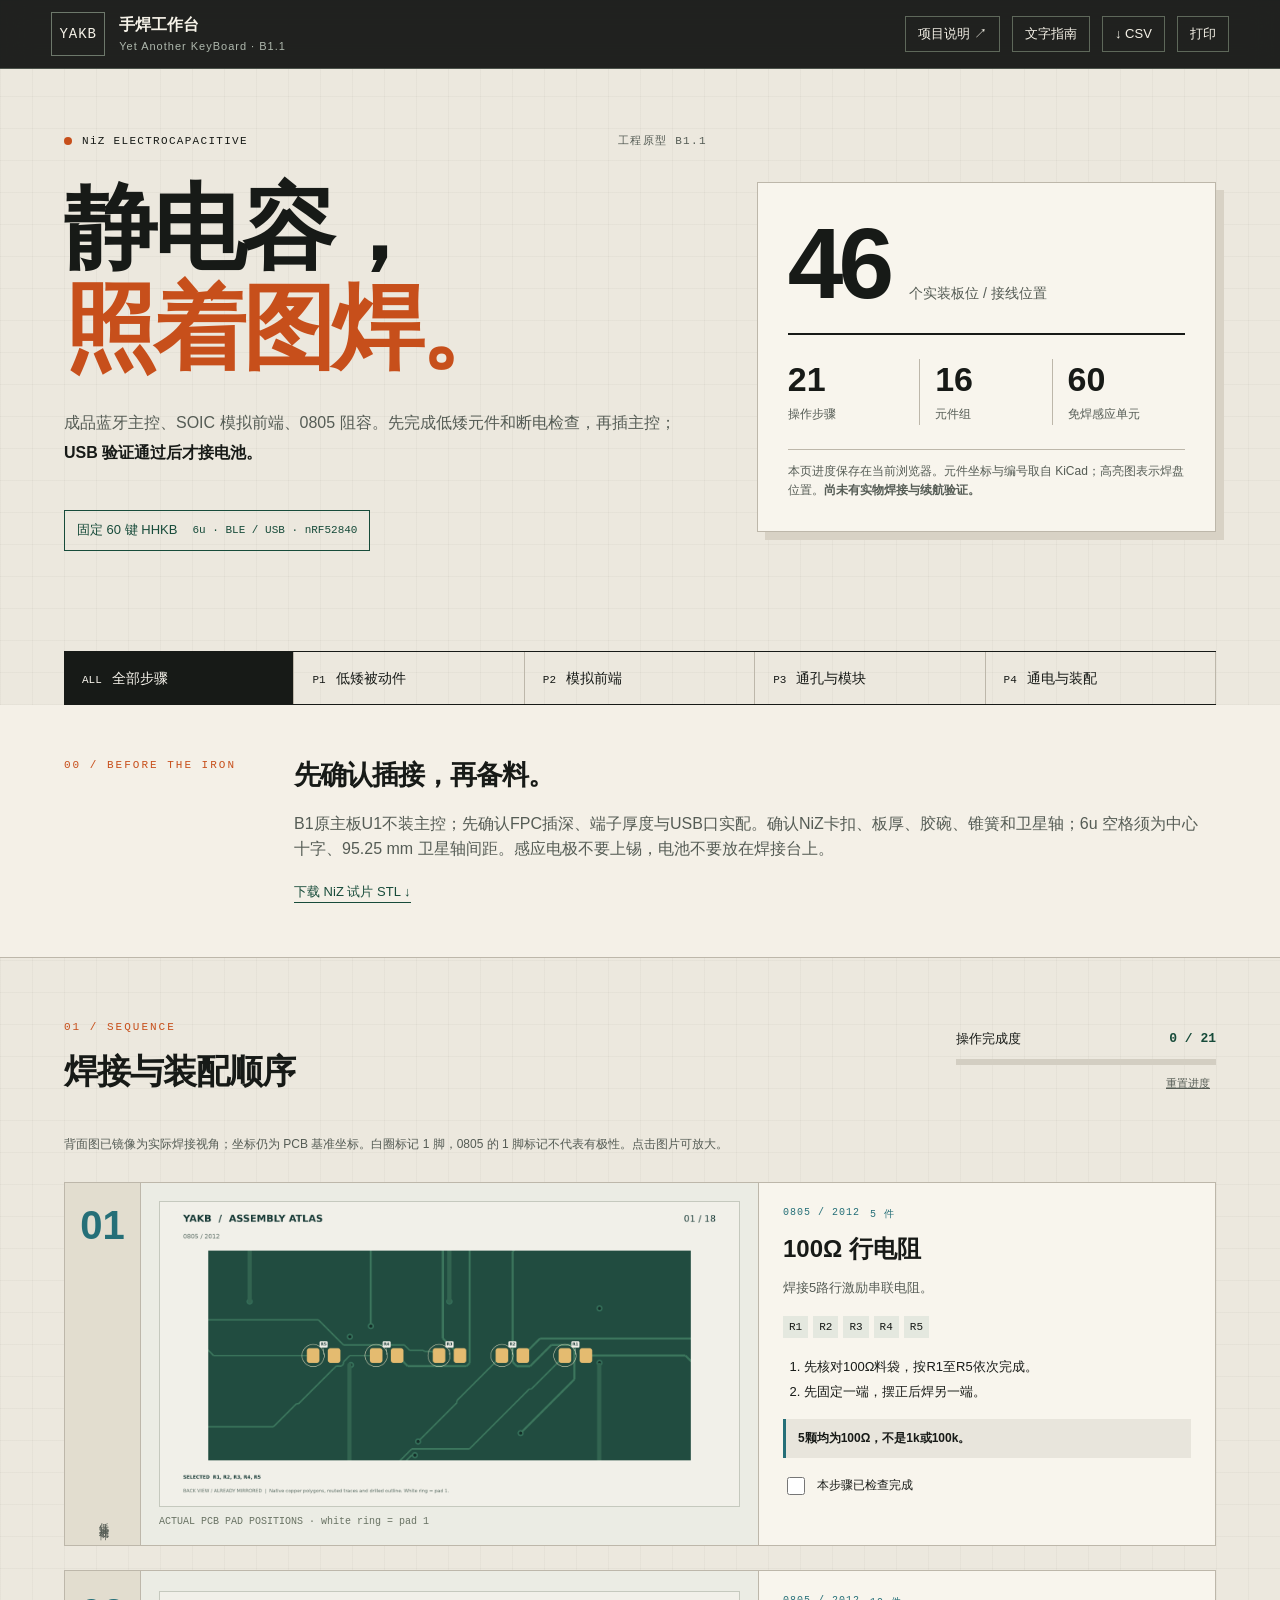
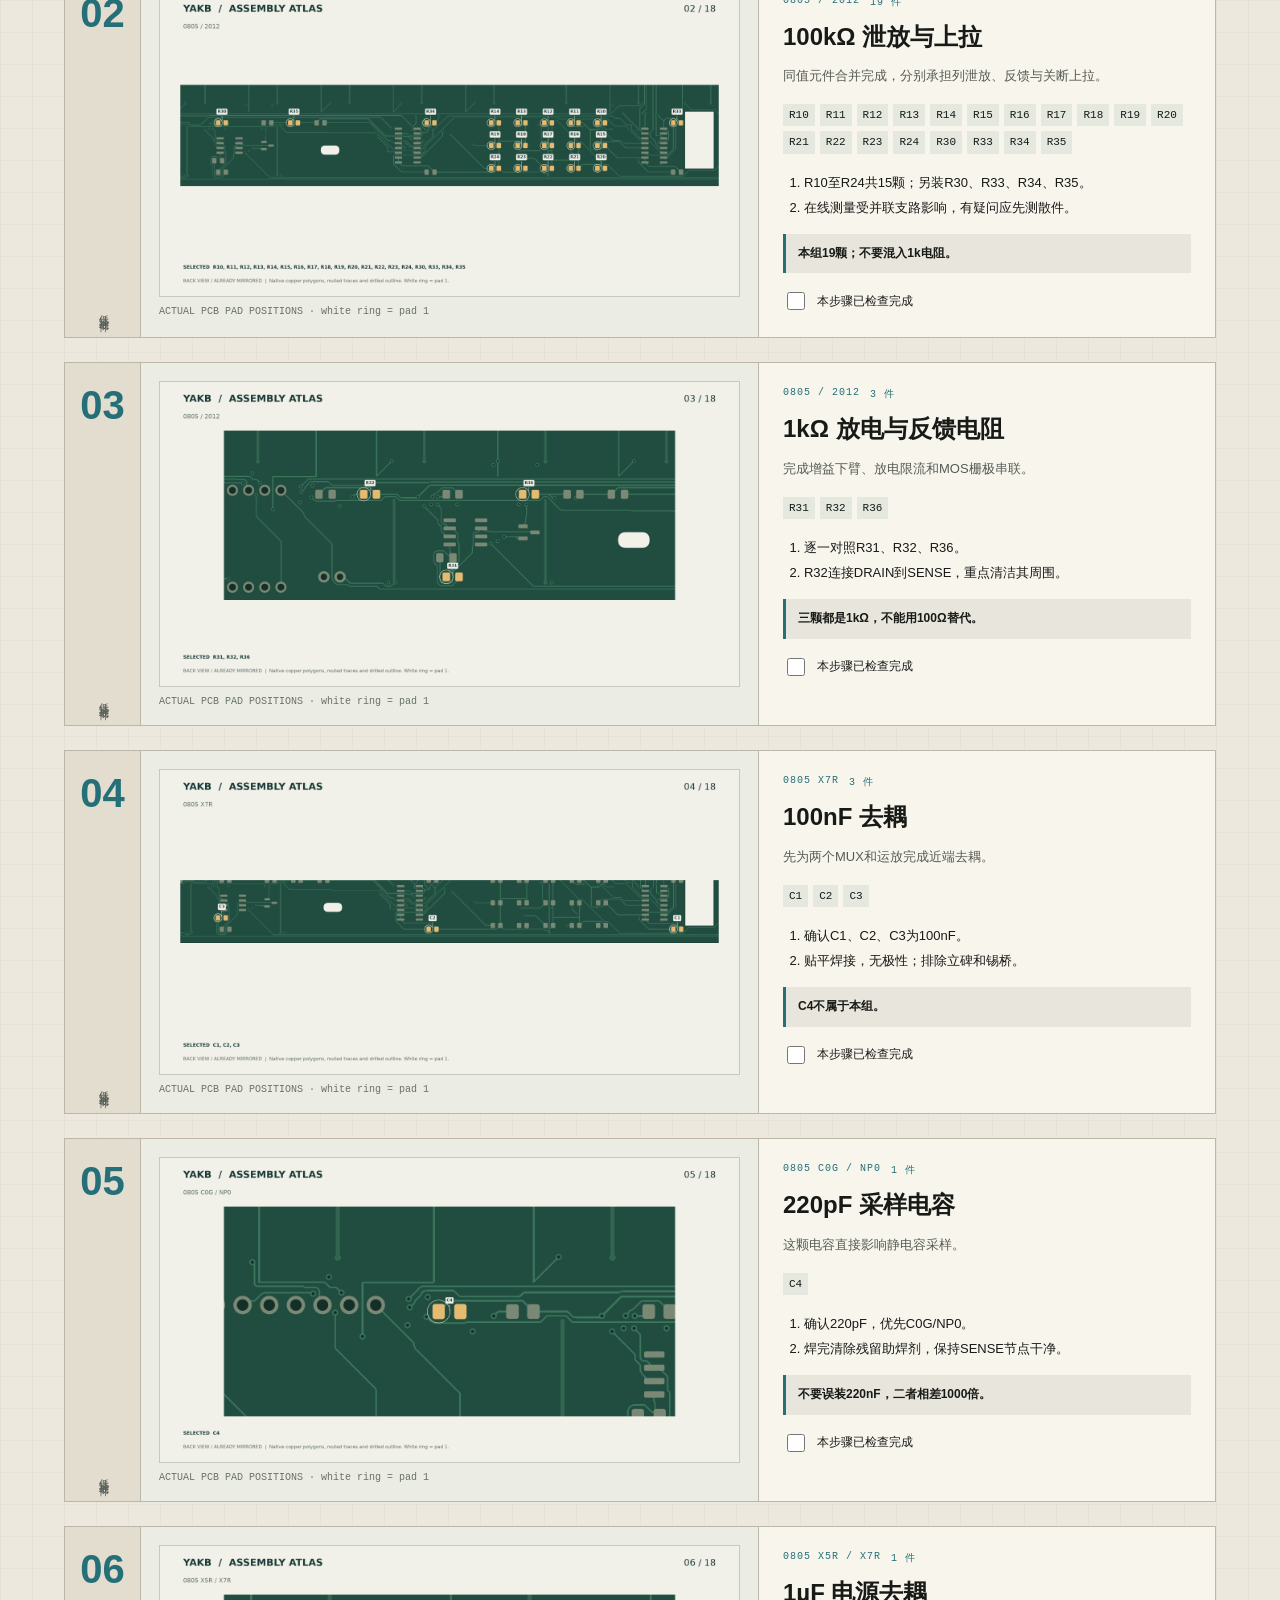
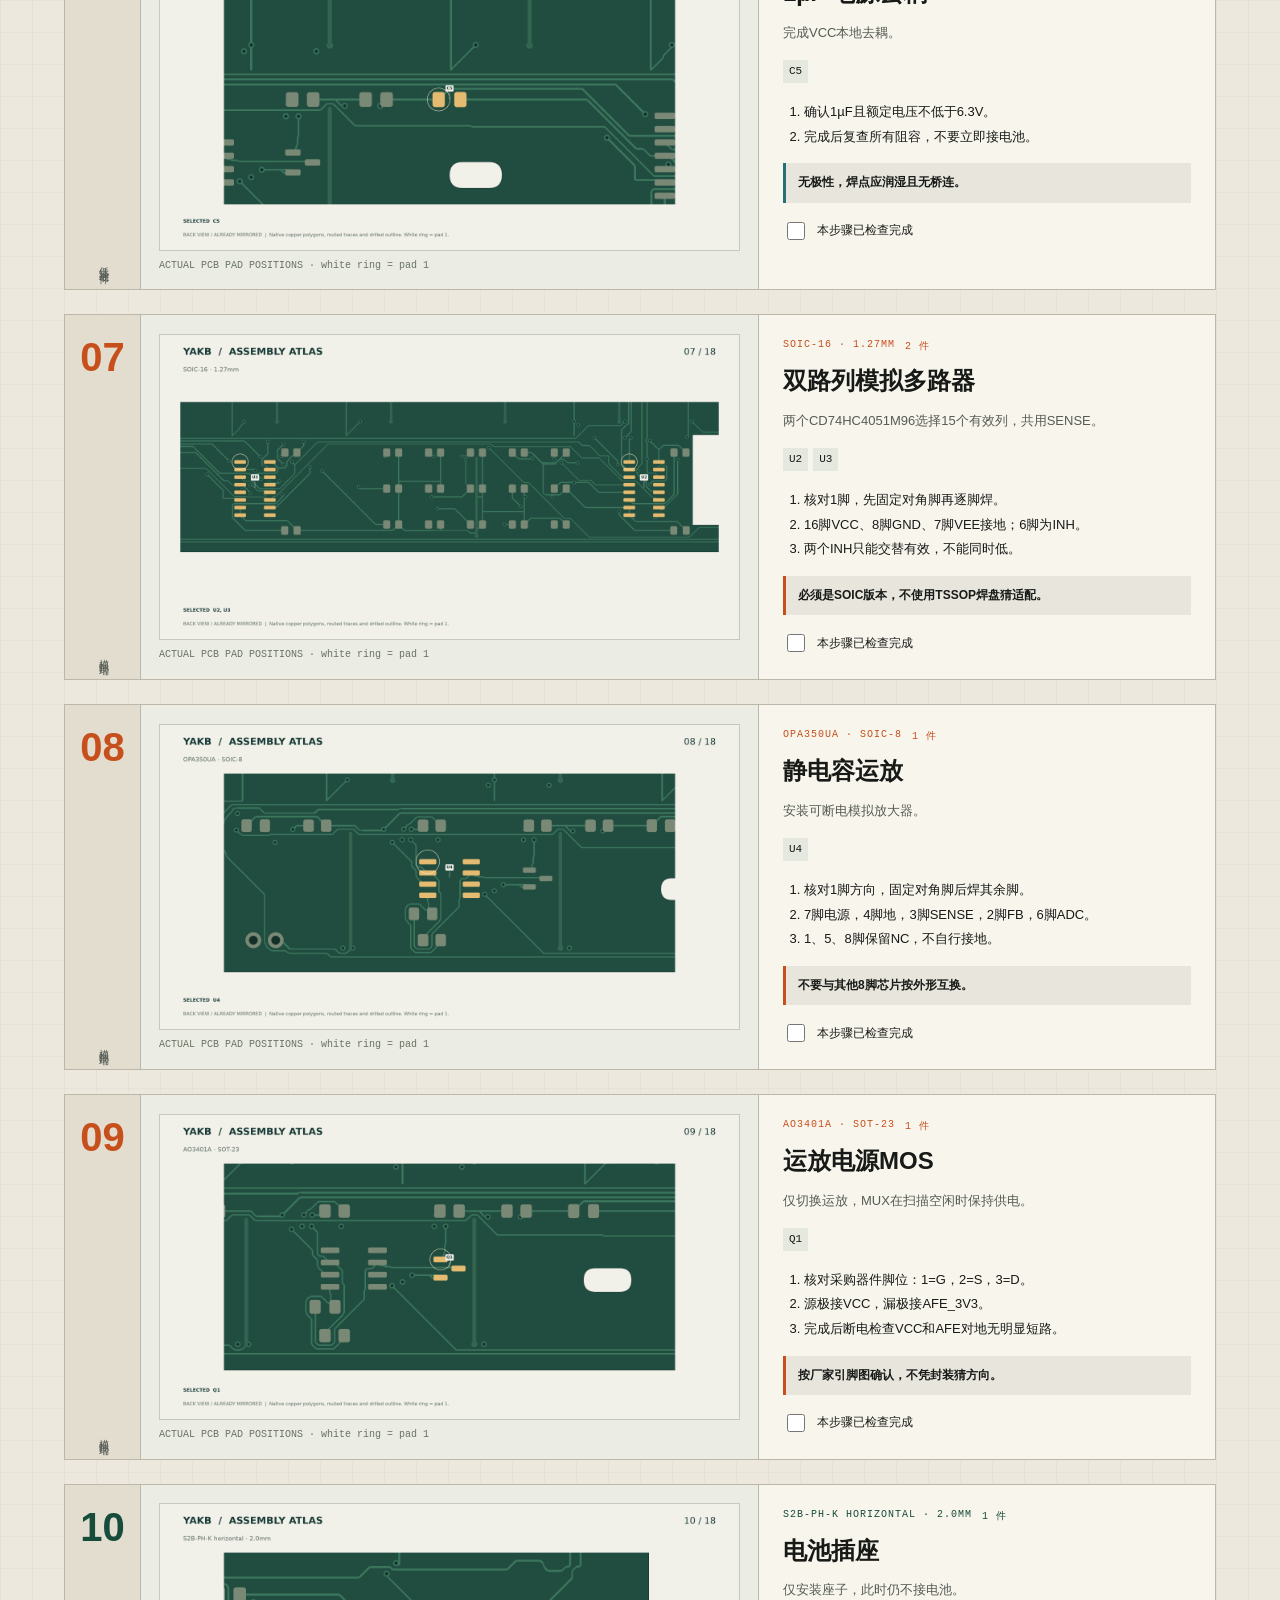
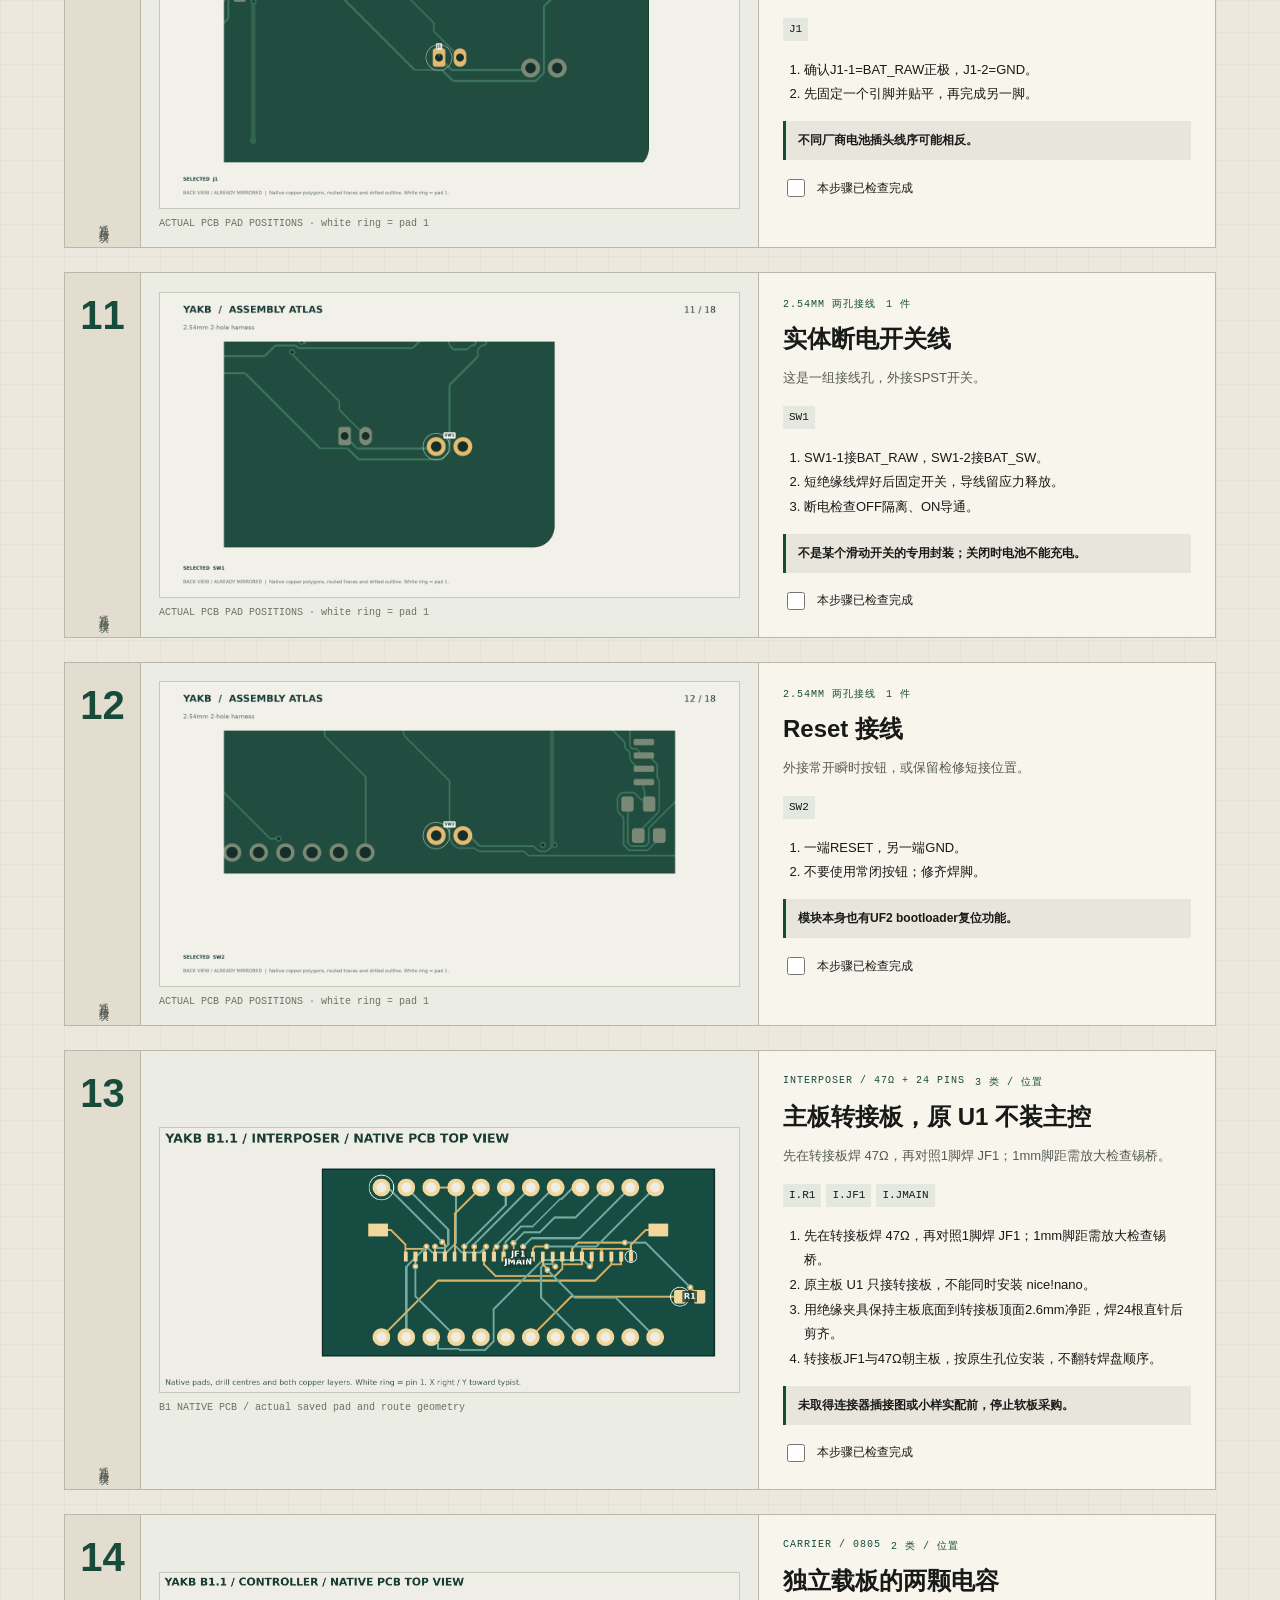
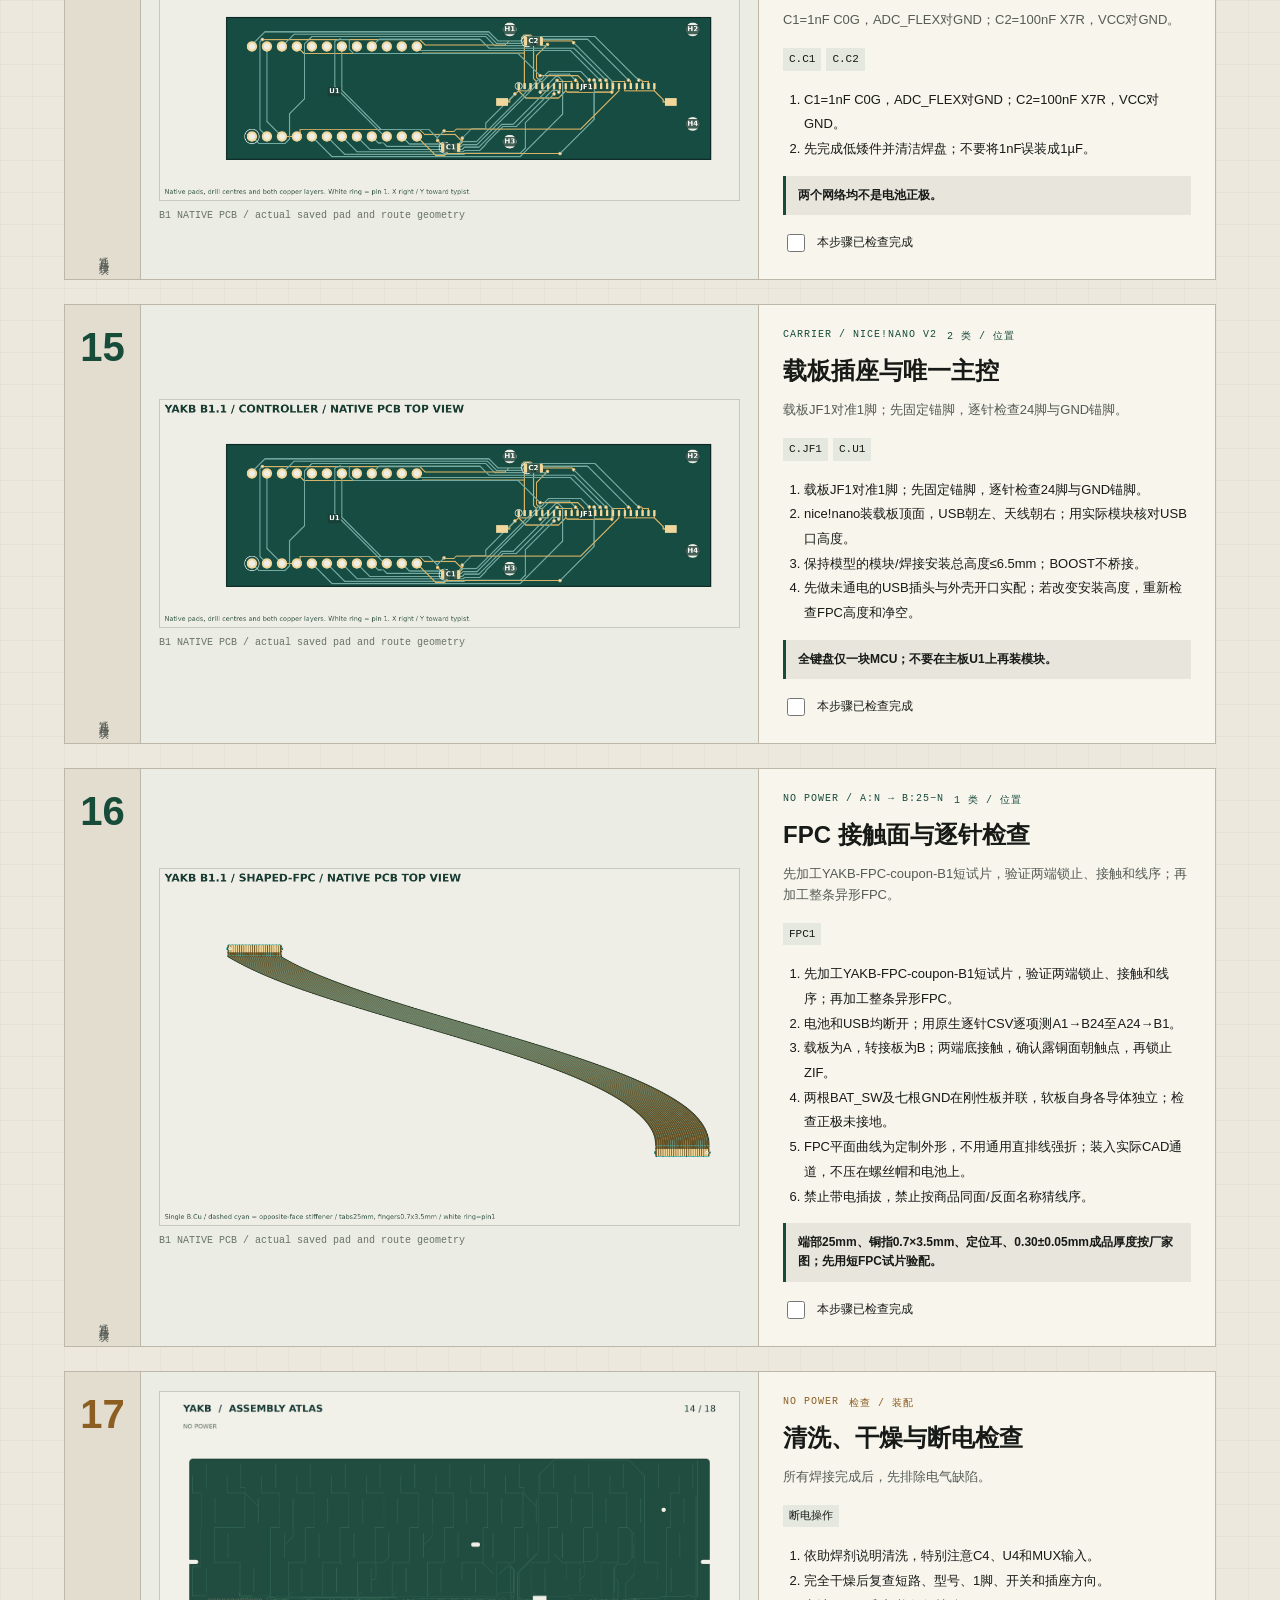
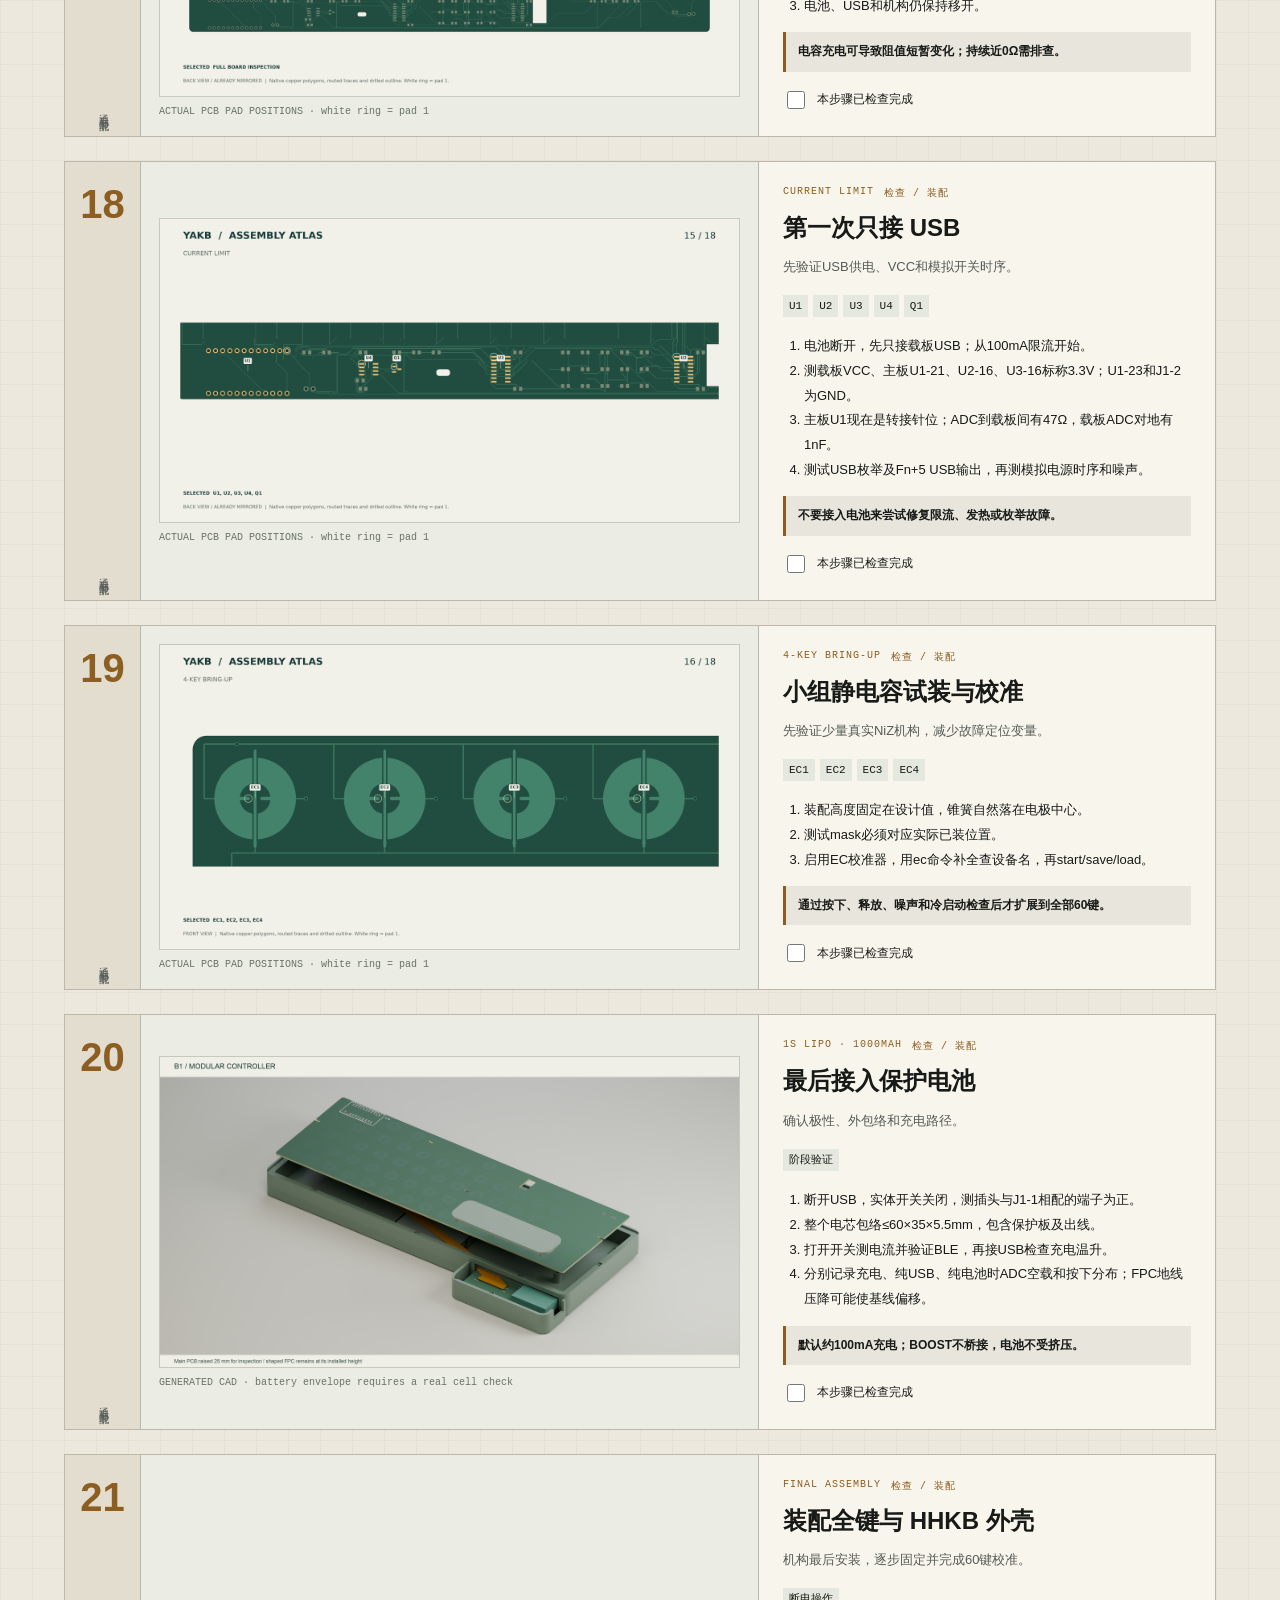
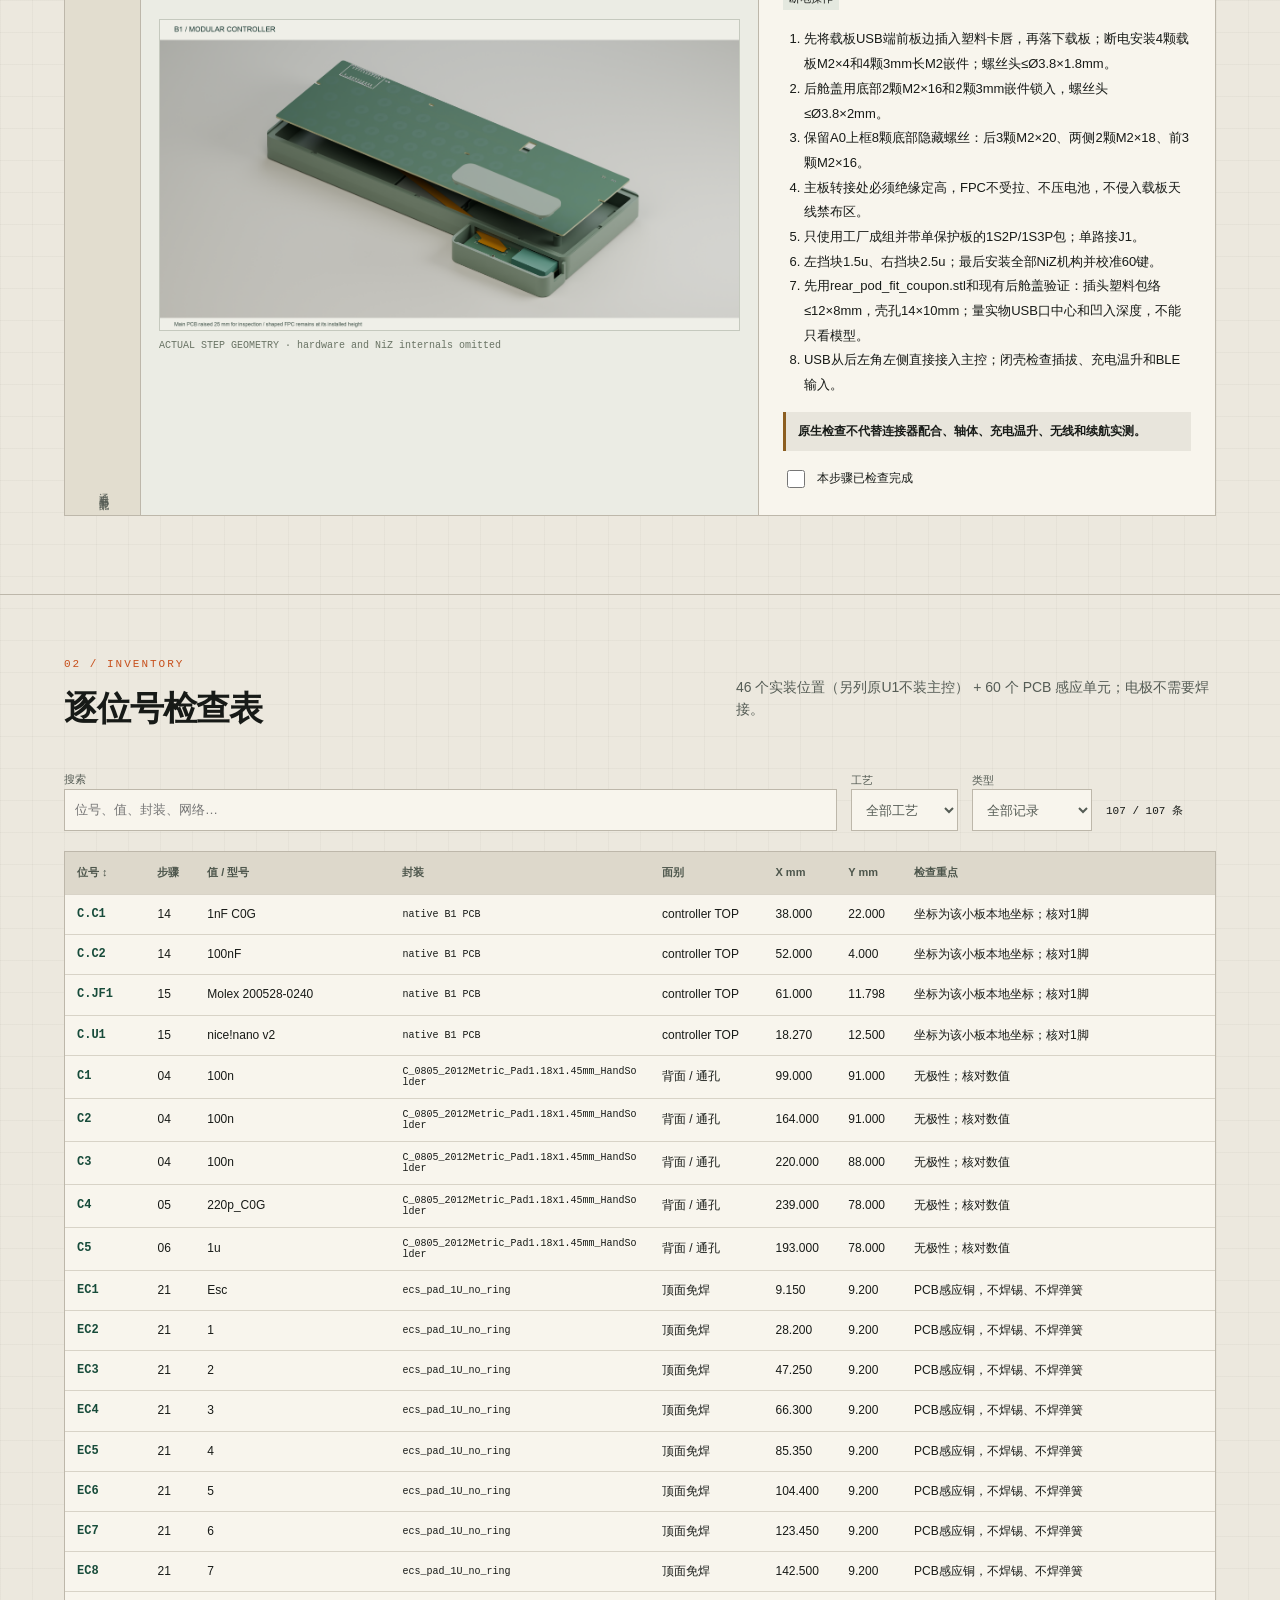
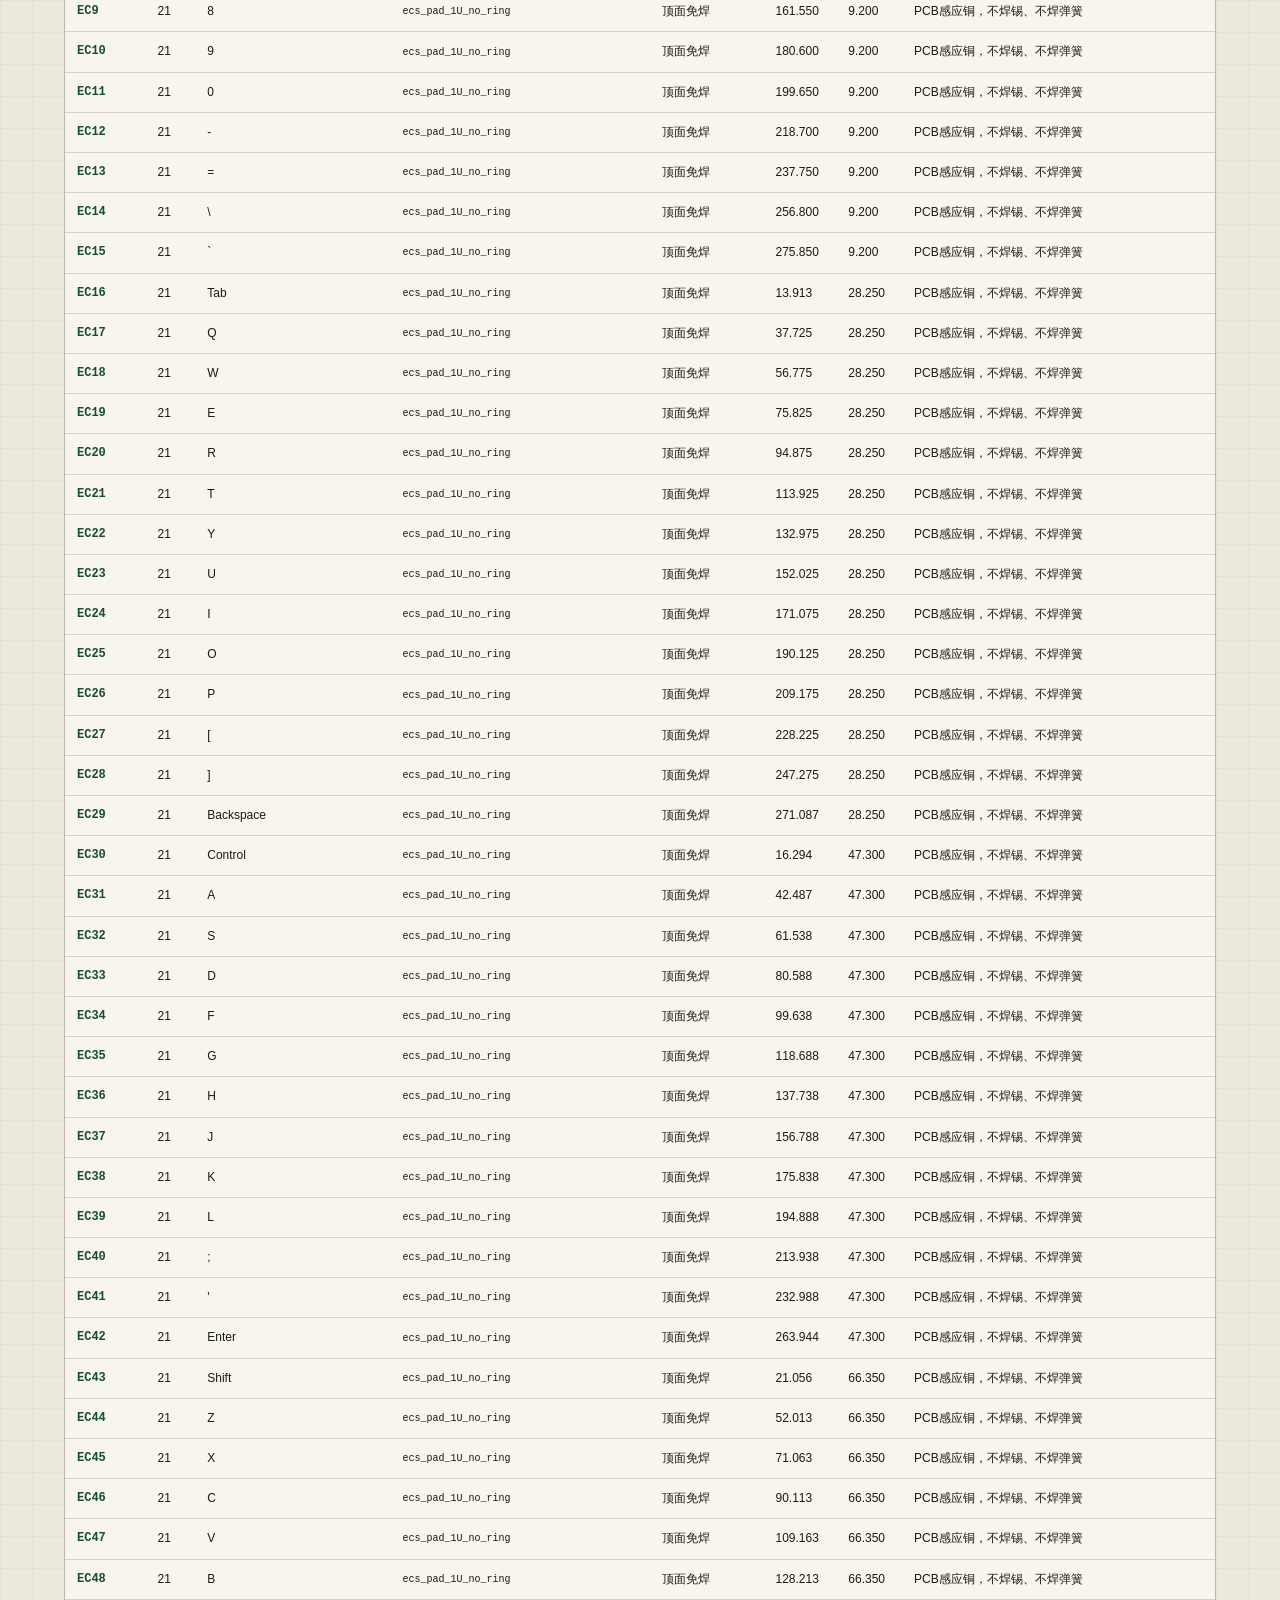
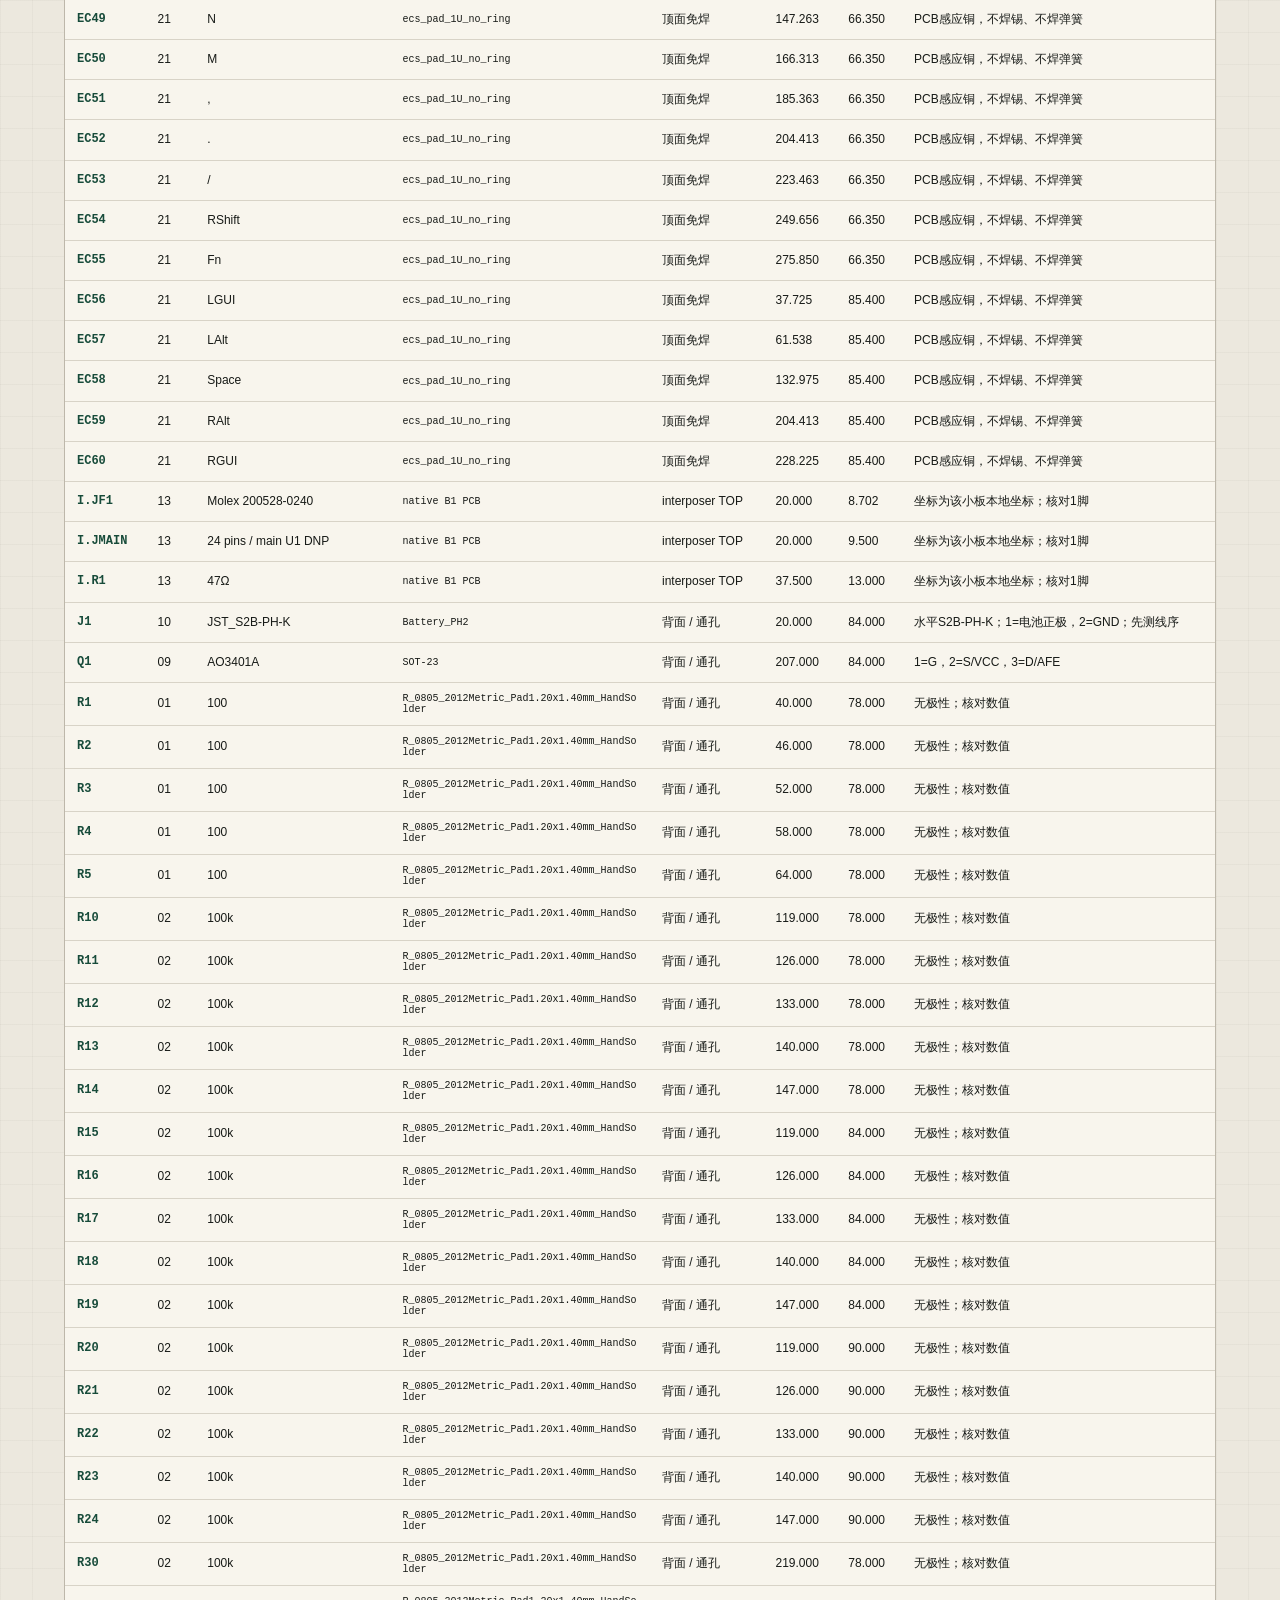
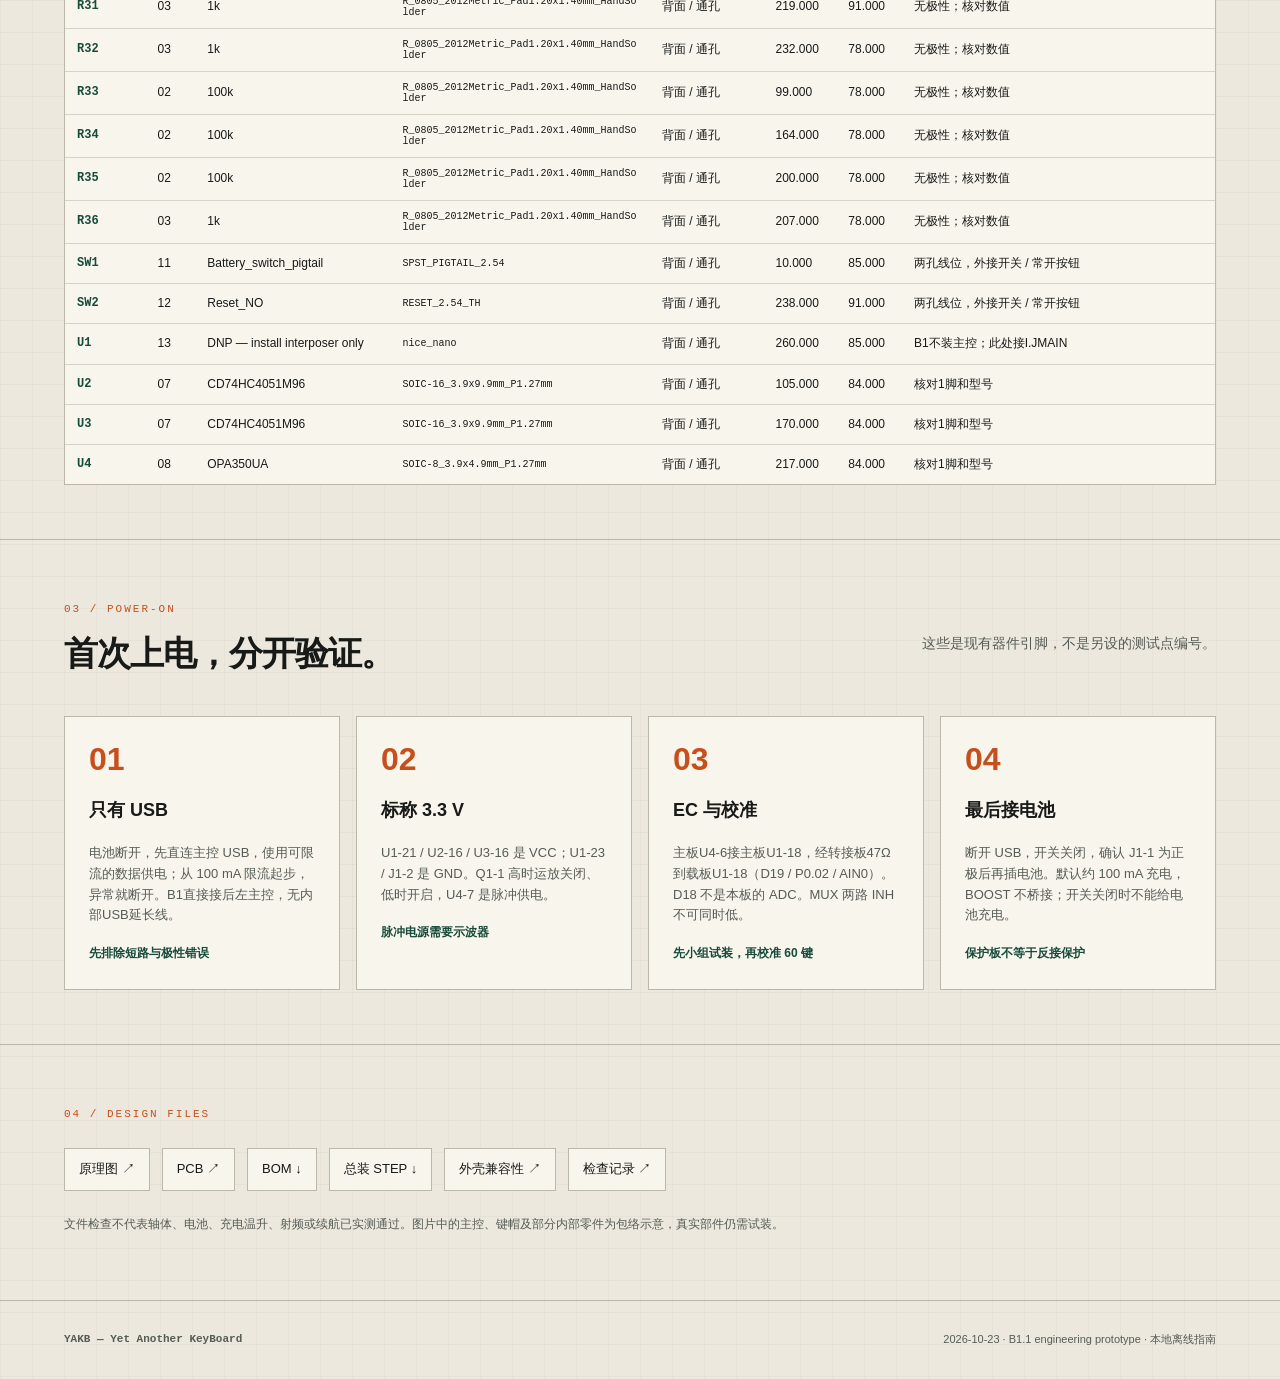
==== commit 04b54e04: "fix(hardware): correct FPC mating geometry and add fit coupons" ====
--- a/hardware/soldering/b1/index.html
+++ b/hardware/soldering/b1/index.html
@@ -1,14 +1,14 @@
 <!doctype html>
-<html lang="zh-CN"><head><meta charset="utf-8"><meta name="viewport" content="width=device-width,initial-scale=1"><meta name="description" content="YAKB NiZ 静电容键盘 B1 的本地手焊工作台，包含21步顺序、实际PCB焊盘高亮、位号筛选和可保存的检查进度。"><title>YAKB — 手焊工作台</title><link rel="stylesheet" href="../styles.css"><script src="data.js" defer></script><script src="../app.js" defer></script></head>
+<html lang="zh-CN"><head><meta charset="utf-8"><meta name="viewport" content="width=device-width,initial-scale=1"><meta name="description" content="YAKB NiZ 静电容键盘 B1.1 的本地手焊工作台，包含21步顺序、实际PCB焊盘高亮、位号筛选和可保存的检查进度。"><title>YAKB — 手焊工作台</title><link rel="stylesheet" href="../styles.css"><script src="data.js" defer></script><script src="../app.js" defer></script></head>
 <body><a href="#workflow" class="skip">跳到焊接步骤</a>
-<header><a class="brand" href="#top"><span class="mark">YAKB</span><span><strong>手焊工作台</strong><small>Yet Another KeyBoard · B1</small></span></a><nav><a href="../../../README.zh-CN.md">项目说明 ↗</a><a href="../../../docs/modular/README.zh-CN.md">文字指南</a><a href="placement-checklist.csv" download>↓ CSV</a><button id="print" type="button">打印</button></nav></header>
+<header><a class="brand" href="#top"><span class="mark">YAKB</span><span><strong>手焊工作台</strong><small>Yet Another KeyBoard · B1.1</small></span></a><nav><a href="../../../README.zh-CN.md">项目说明 ↗</a><a href="../../../docs/modular/README.zh-CN.md">文字指南</a><a href="placement-checklist.csv" download>↓ CSV</a><button id="print" type="button">打印</button></nav></header>
 
-<main id="top"><section class="hero"><div class="hero-copy"><div class="eyebrow"><i></i> NiZ ELECTROCAPACITIVE <span>工程原型 B1</span></div><h1>静电容，<br><em>照着图焊。</em></h1><p>成品蓝牙主控、SOIC 模拟前端、0805 阻容。先完成低矮元件和断电检查，再插主控；<strong>USB 验证通过后才接电池。</strong></p><div class="build-lock">固定 60 键 HHKB <b>6u · BLE / USB · nRF52840</b></div></div><aside class="hero-data"><div class="total"><span>46</span><small>个实装板位 / 接线位置</small></div><div class="metrics"><div><b>21</b><small>操作步骤</small></div><div><b>16</b><small>元件组</small></div><div><b>60</b><small>免焊感应单元</small></div></div><p>本页进度保存在当前浏览器。元件坐标与编号取自 KiCad；高亮图表示焊盘位置。<strong>尚未有实物焊接与续航验证。</strong></p></aside><nav class="phase-rail" id="phases" aria-label="按工艺筛选"></nav></section>
+<main id="top"><section class="hero"><div class="hero-copy"><div class="eyebrow"><i></i> NiZ ELECTROCAPACITIVE <span>工程原型 B1.1</span></div><h1>静电容，<br><em>照着图焊。</em></h1><p>成品蓝牙主控、SOIC 模拟前端、0805 阻容。先完成低矮元件和断电检查，再插主控；<strong>USB 验证通过后才接电池。</strong></p><div class="build-lock">固定 60 键 HHKB <b>6u · BLE / USB · nRF52840</b></div></div><aside class="hero-data"><div class="total"><span>46</span><small>个实装板位 / 接线位置</small></div><div class="metrics"><div><b>21</b><small>操作步骤</small></div><div><b>16</b><small>元件组</small></div><div><b>60</b><small>免焊感应单元</small></div></div><p>本页进度保存在当前浏览器。元件坐标与编号取自 KiCad；高亮图表示焊盘位置。<strong>尚未有实物焊接与续航验证。</strong></p></aside><nav class="phase-rail" id="phases" aria-label="按工艺筛选"></nav></section>
 <section class="band prerequisite"><span class="section-index">00 / BEFORE THE IRON</span><div><h2>先确认插接，再备料。</h2><p>B1原主板U1不装主控；先确认FPC插深、端子厚度与USB口实配。确认NiZ卡扣、板厚、胶碗、锥簧和卫星轴；6u 空格须为中心十字、95.25 mm 卫星轴间距。感应电极不要上锡，电池不要放在焊接台上。</p><a href="../../../mechanical/niz_fit_coupon.stl" download>下载 NiZ 试片 STL ↓</a></div></section>
 <section class="band" id="workflow"><div class="section-head"><div><span class="section-index">01 / SEQUENCE</span><h2>焊接与装配顺序</h2></div><div class="progress"><div>操作完成度 <strong id="progressText" aria-live="polite">0 / 21</strong></div><div class="track"><i id="bar"></i></div><button id="reset" type="button">重置进度</button></div></div><p class="view-note">背面图已镜像为实际焊接视角；坐标仍为 PCB 基准坐标。白圈标记 1 脚，0805 的 1 脚标记不代表有极性。点击图片可放大。</p><div id="steps"></div><noscript><p>启用 JavaScript 可显示交互步骤。也可直接阅读上方链接的完整文字指南。</p></noscript></section>
 <section class="band" id="inventory"><div class="section-head"><div><span class="section-index">02 / INVENTORY</span><h2>逐位号检查表</h2></div><p>46 个实装位置（另列原U1不装主控） + 60 个 PCB 感应单元；电极不需要焊接。</p></div><div class="tools"><label>搜索<input type="search" id="search" placeholder="位号、值、封装、网络…"></label><label>工艺<select id="phaseFilter"><option value="">全部工艺</option></select></label><label>类型<select id="typeFilter"><option value="">全部记录</option><option value="populate">实装 / 接线</option><option value="electrode">免焊感应电极</option></select></label><span id="rowCount" aria-live="polite"></span></div><div class="table-wrap"><table><thead><tr><th><button id="sortRef" type="button">位号 ↕</button></th><th>步骤</th><th>值 / 型号</th><th>封装</th><th>面别</th><th>X mm</th><th>Y mm</th><th>检查重点</th></tr></thead><tbody id="rows"></tbody></table></div><p id="empty" hidden>没有匹配的位号，请调整筛选条件。</p></section>
 <section class="band" id="power"><div class="section-head"><div><span class="section-index">03 / POWER-ON</span><h2>首次上电，分开验证。</h2></div><p>这些是现有器件引脚，不是另设的测试点编号。</p></div><div class="checkpoints"><article><span>01</span><h3>只有 USB</h3><p>电池断开，先直连主控 USB，使用可限流的数据供电；从 100 mA 限流起步，异常就断开。B1直接接后左主控，无内部USB延长线。</p><b>先排除短路与极性错误</b></article><article><span>02</span><h3>标称 3.3 V</h3><p>U1-21 / U2-16 / U3-16 是 VCC；U1-23 / J1-2 是 GND。Q1-1 高时运放关闭、低时开启，U4-7 是脉冲供电。</p><b>脉冲电源需要示波器</b></article><article><span>03</span><h3>EC 与校准</h3><p>主板U4-6接主板U1-18，经转接板47Ω到载板U1-18（D19 / P0.02 / AIN0）。D18 不是本板的 ADC。MUX 两路 INH 不可同时低。</p><b>先小组试装，再校准 60 键</b></article><article><span>04</span><h3>最后接电池</h3><p>断开 USB，开关关闭，确认 J1-1 为正极后再插电池。默认约 100 mA 充电，BOOST 不桥接；开关关闭时不能给电池充电。</p><b>保护板不等于反接保护</b></article></div></section>
 <section class="band references"><span class="section-index">04 / DESIGN FILES</span><div><a href="../../modular/YAKB-controller-B1.kicad_sch">原理图 ↗</a><a href="../../modular/YAKB-controller-B1.kicad_pcb">PCB ↗</a><a href="../../modular/BOM-B1.csv">BOM ↓</a><a href="../../../mechanical/modular/assembly_B1.step">总装 STEP ↓</a><a href="../../../docs/compatibility.zh-CN.md">外壳兼容性 ↗</a><a href="../../../reports/">检查记录 ↗</a></div><p>文件检查不代表轴体、电池、充电温升、射频或续航已实测通过。图片中的主控、键帽及部分内部零件为包络示意，真实部件仍需试装。</p></section></main>
-<footer><b>YAKB — Yet Another KeyBoard</b><span>2026-10-23 · B1 engineering prototype · 本地离线指南</span></footer>
+<footer><b>YAKB — Yet Another KeyBoard</b><span>2026-10-23 · B1.1 engineering prototype · 本地离线指南</span></footer>
 <dialog id="viewer"><button id="closeViewer" type="button" aria-label="关闭放大图">关闭 ×</button><img id="zoomImage" alt=""><p id="zoomCaption"></p></dialog><div id="toast" role="status" aria-live="polite"></div>
 </body></html>
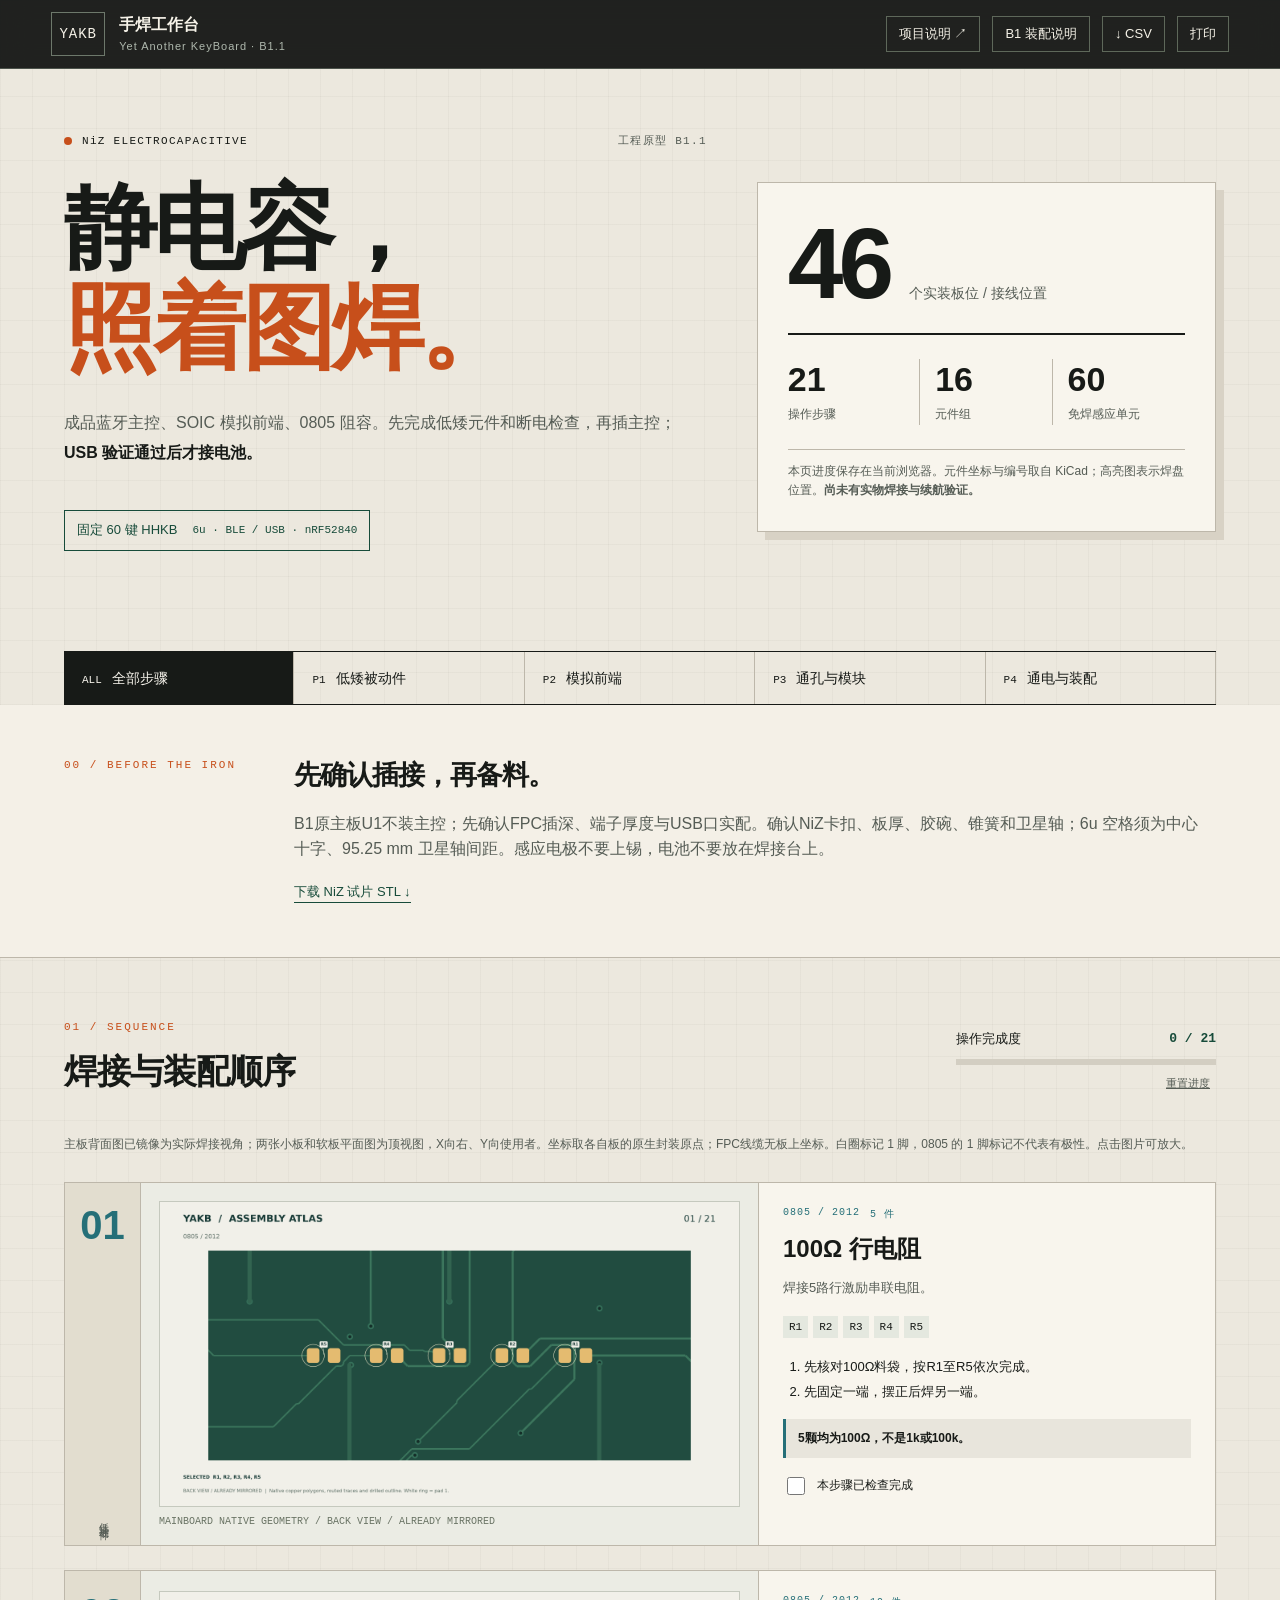
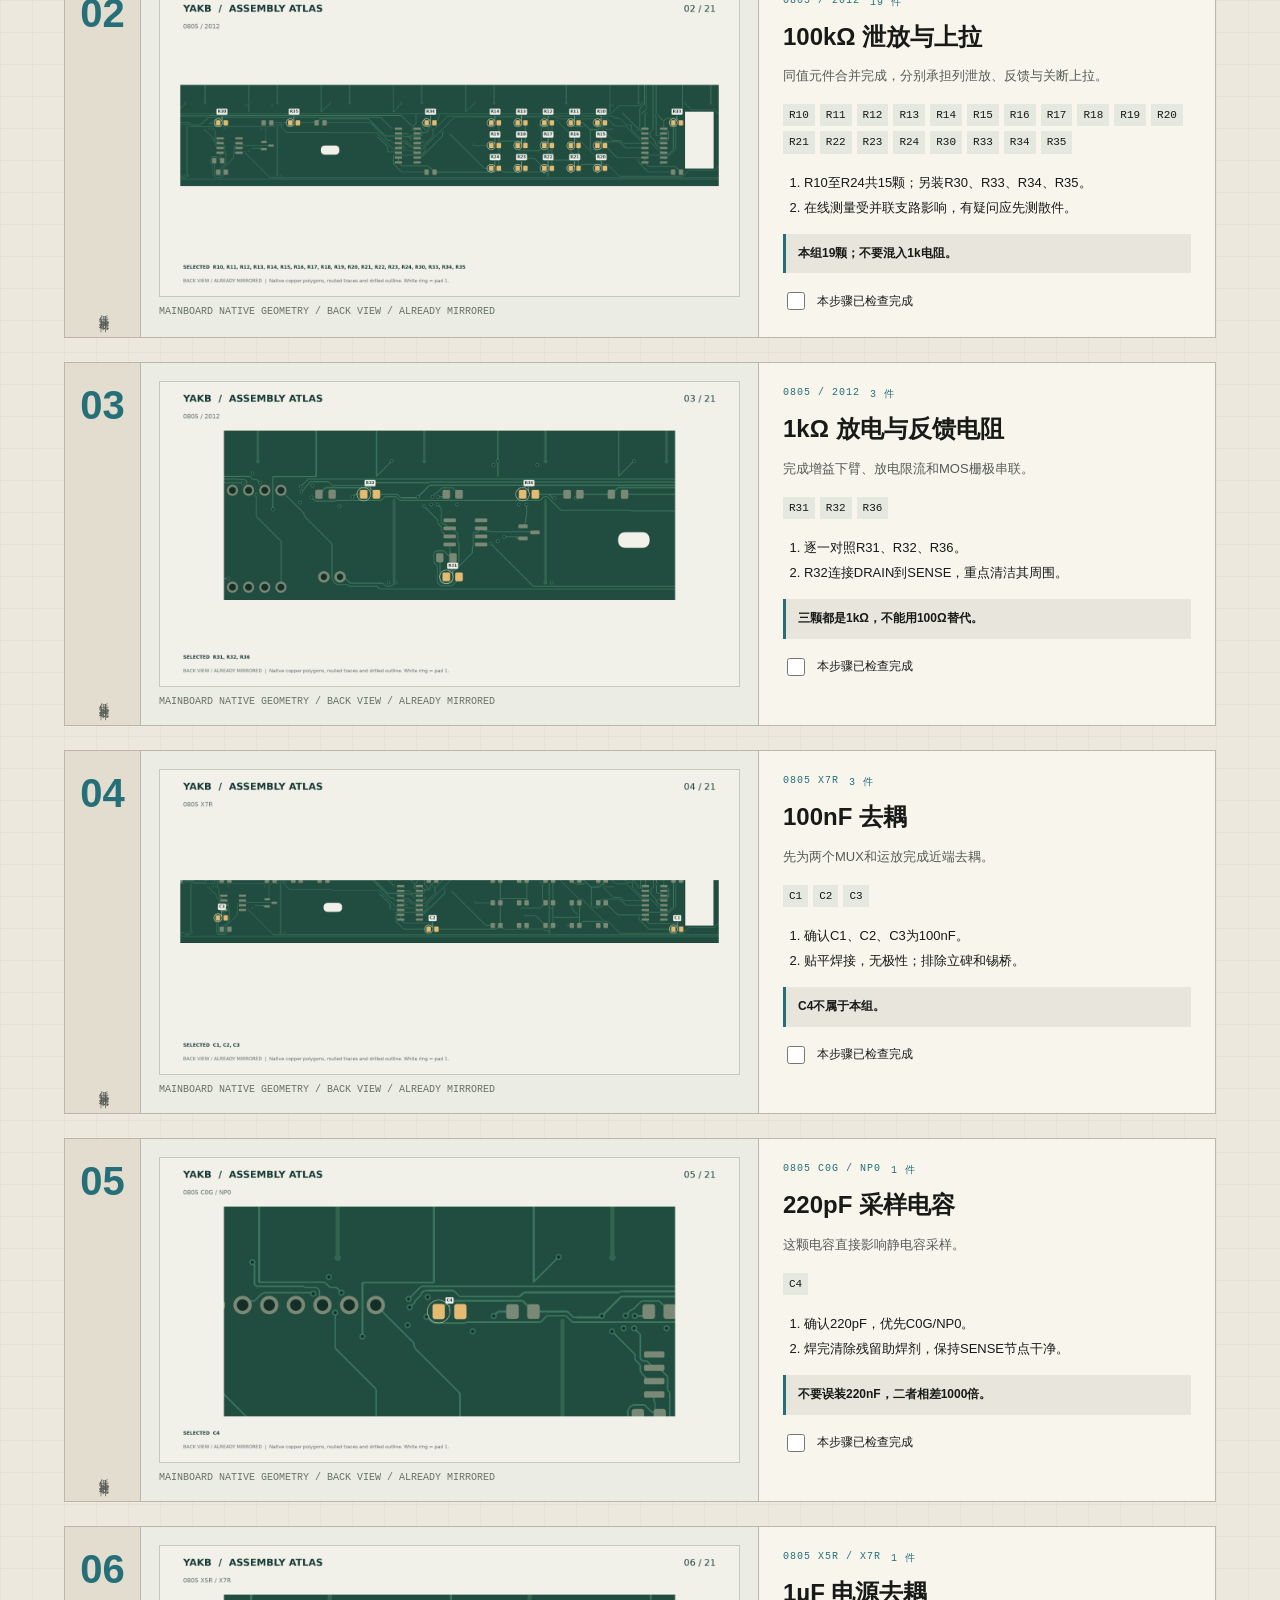
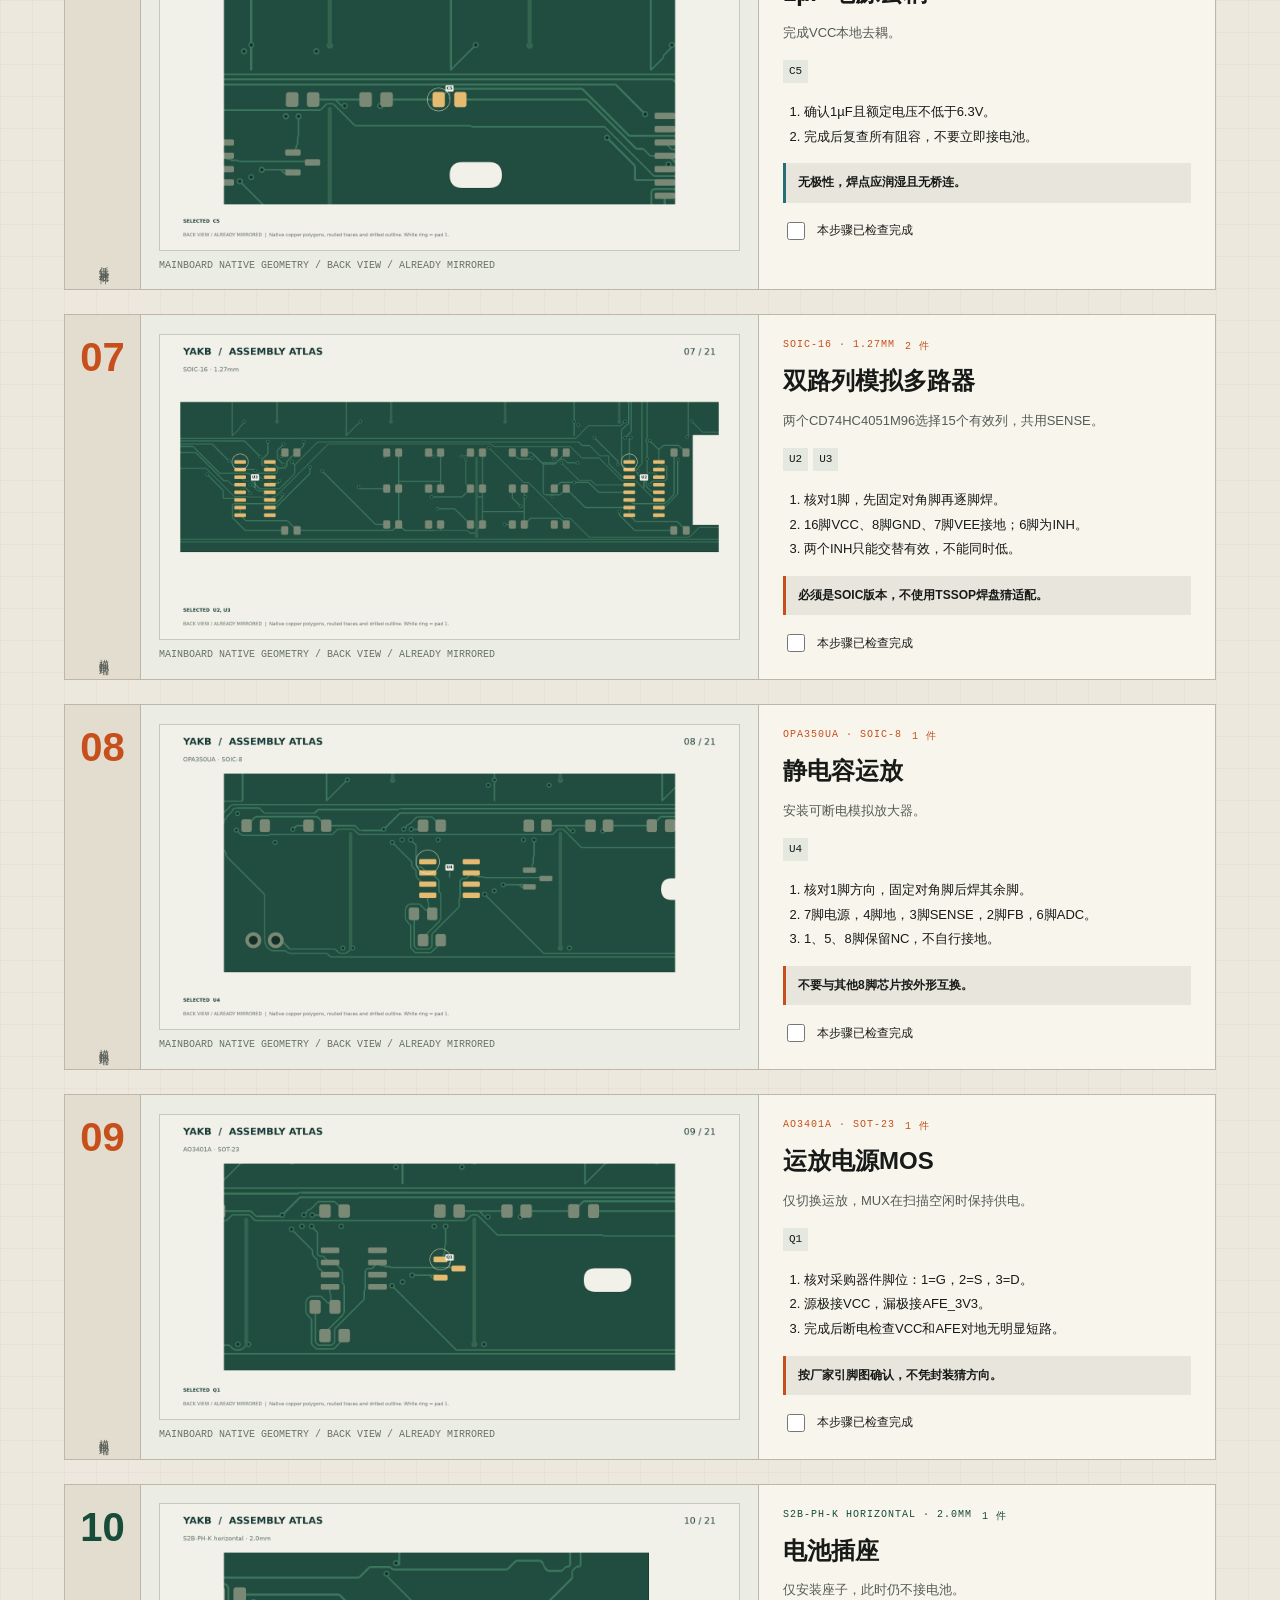
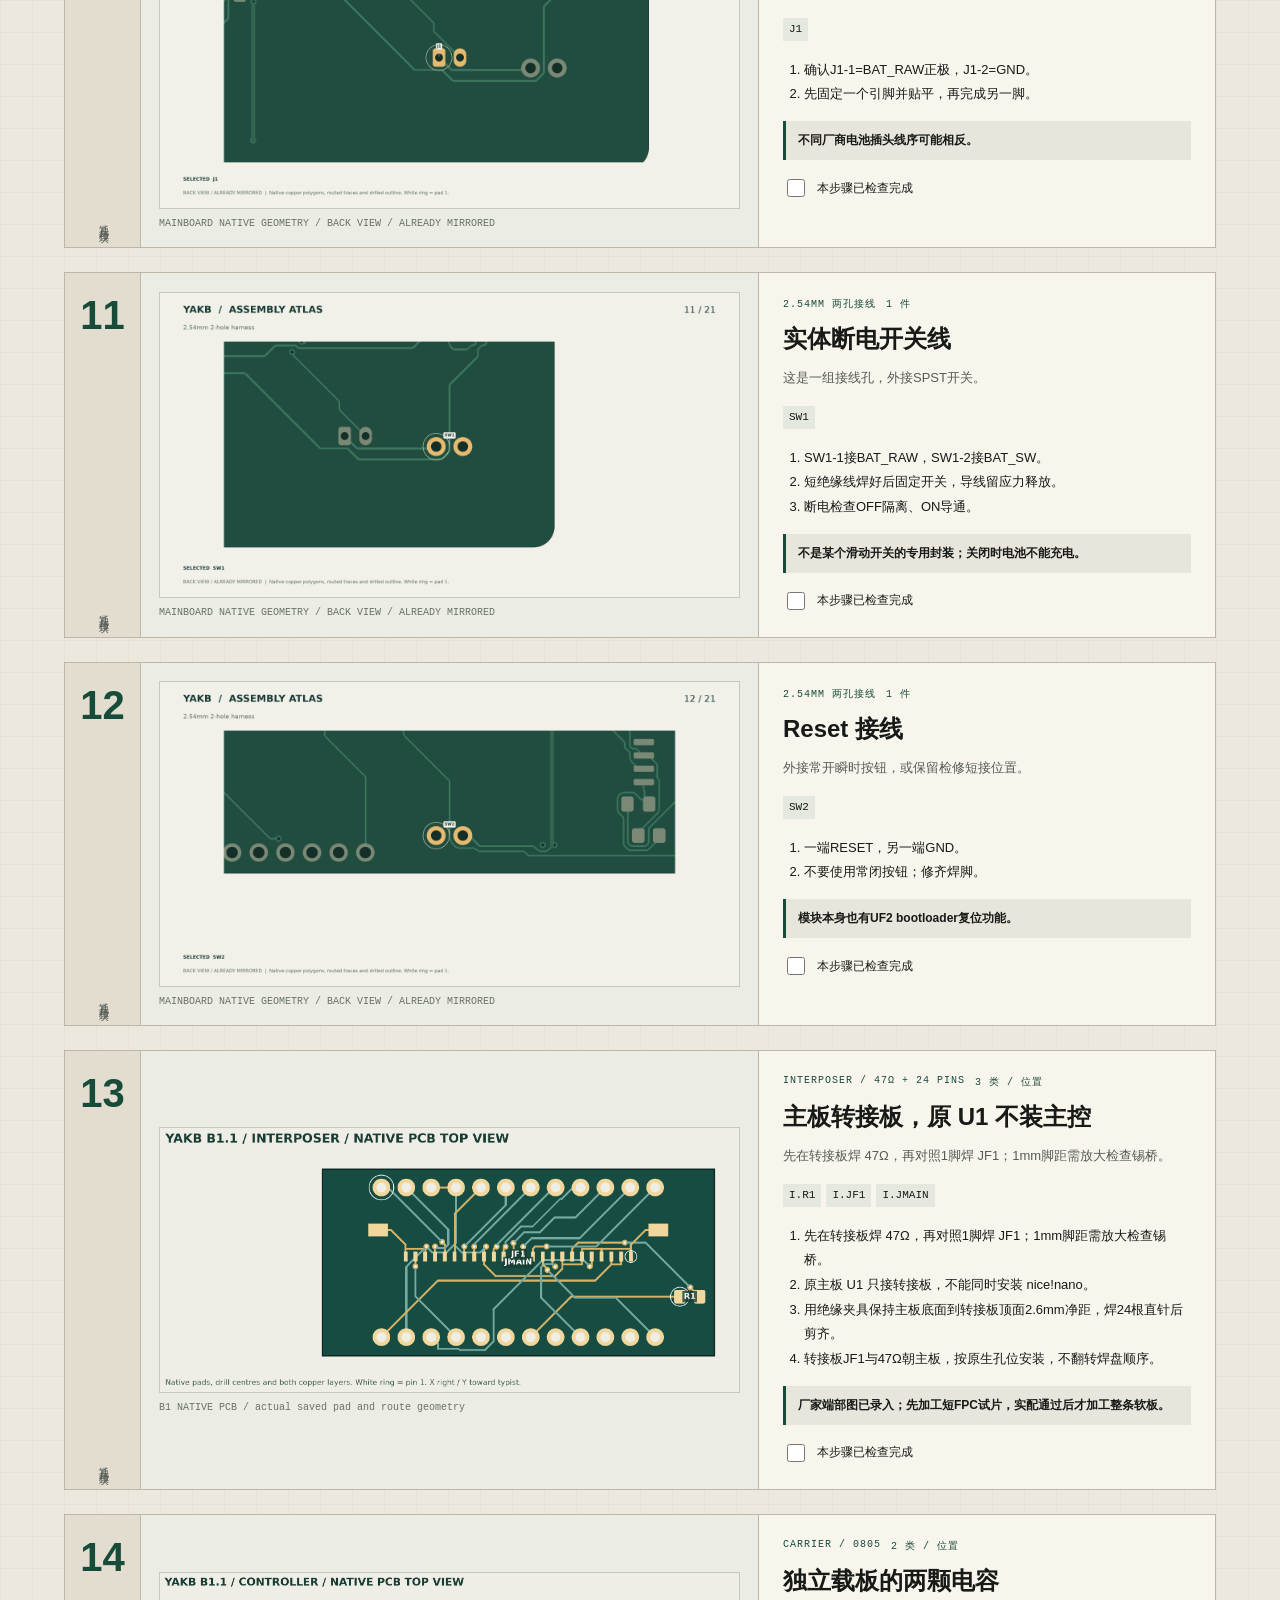
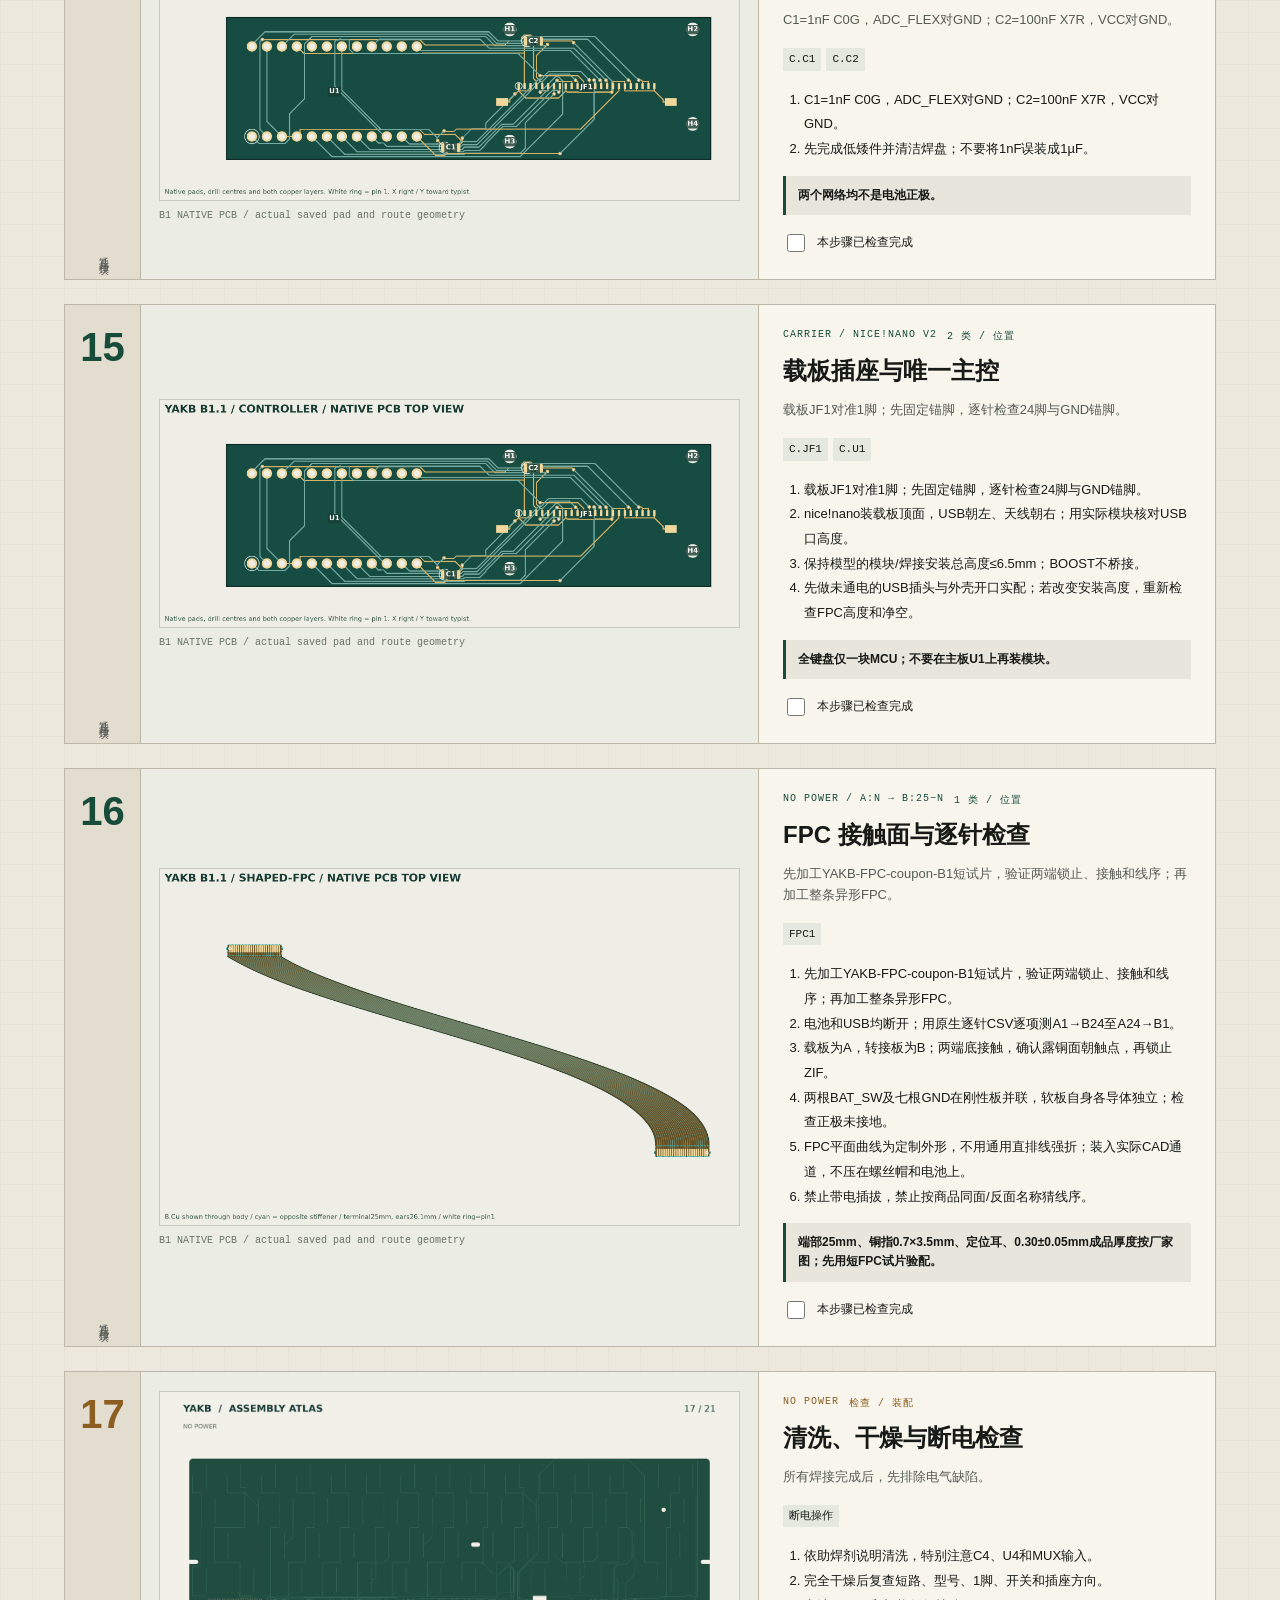
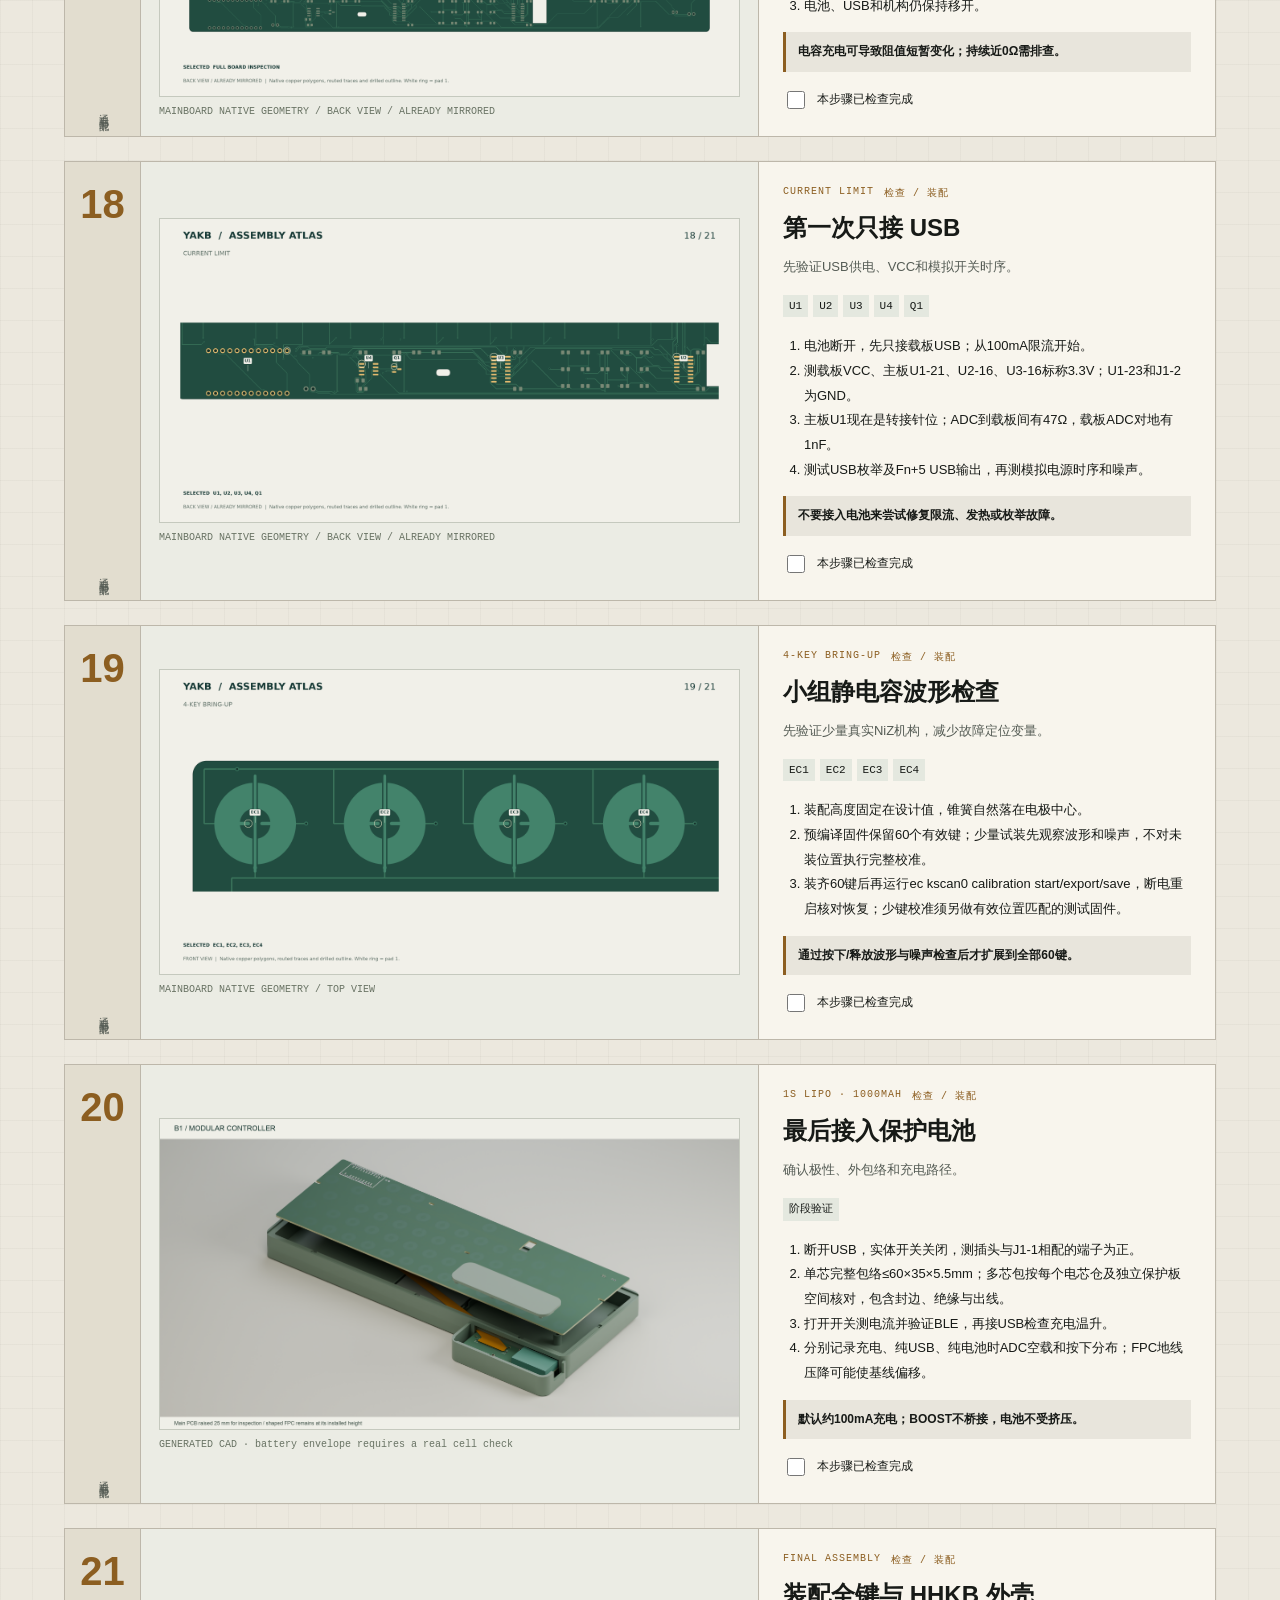
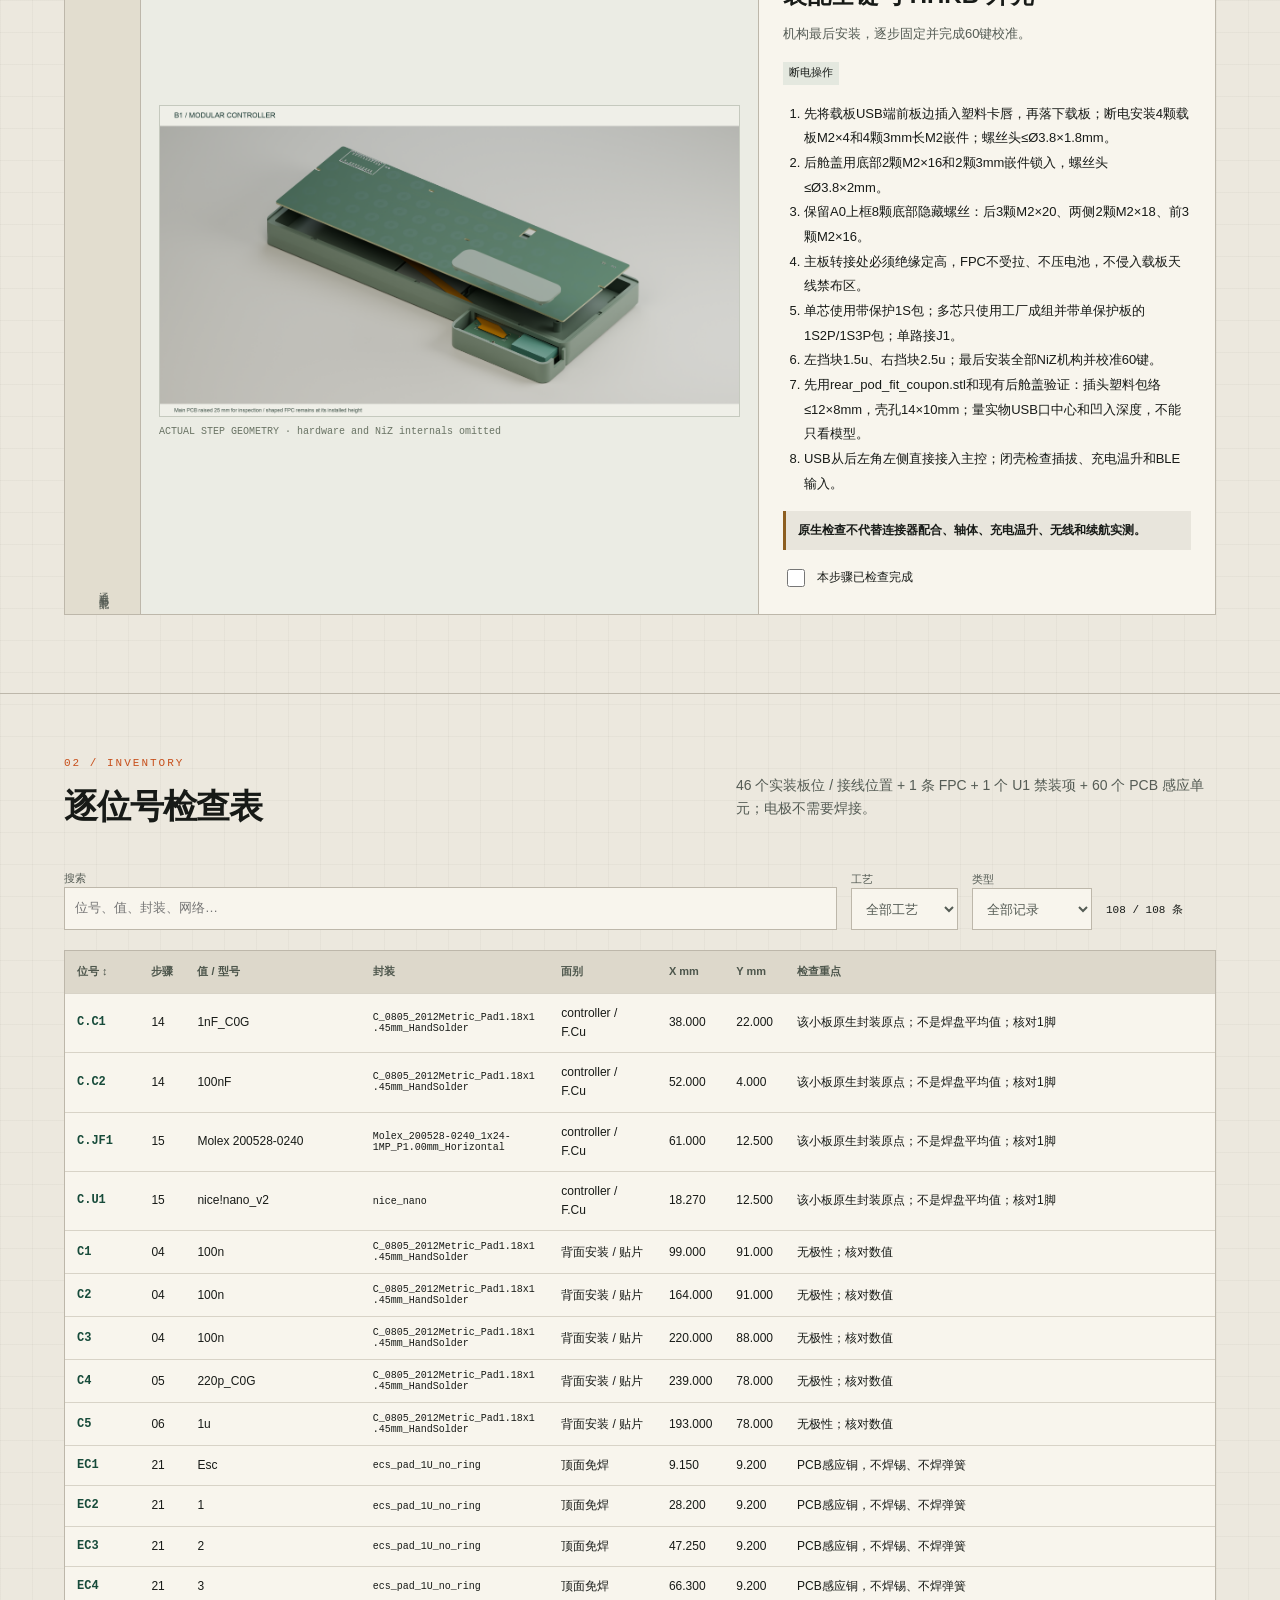
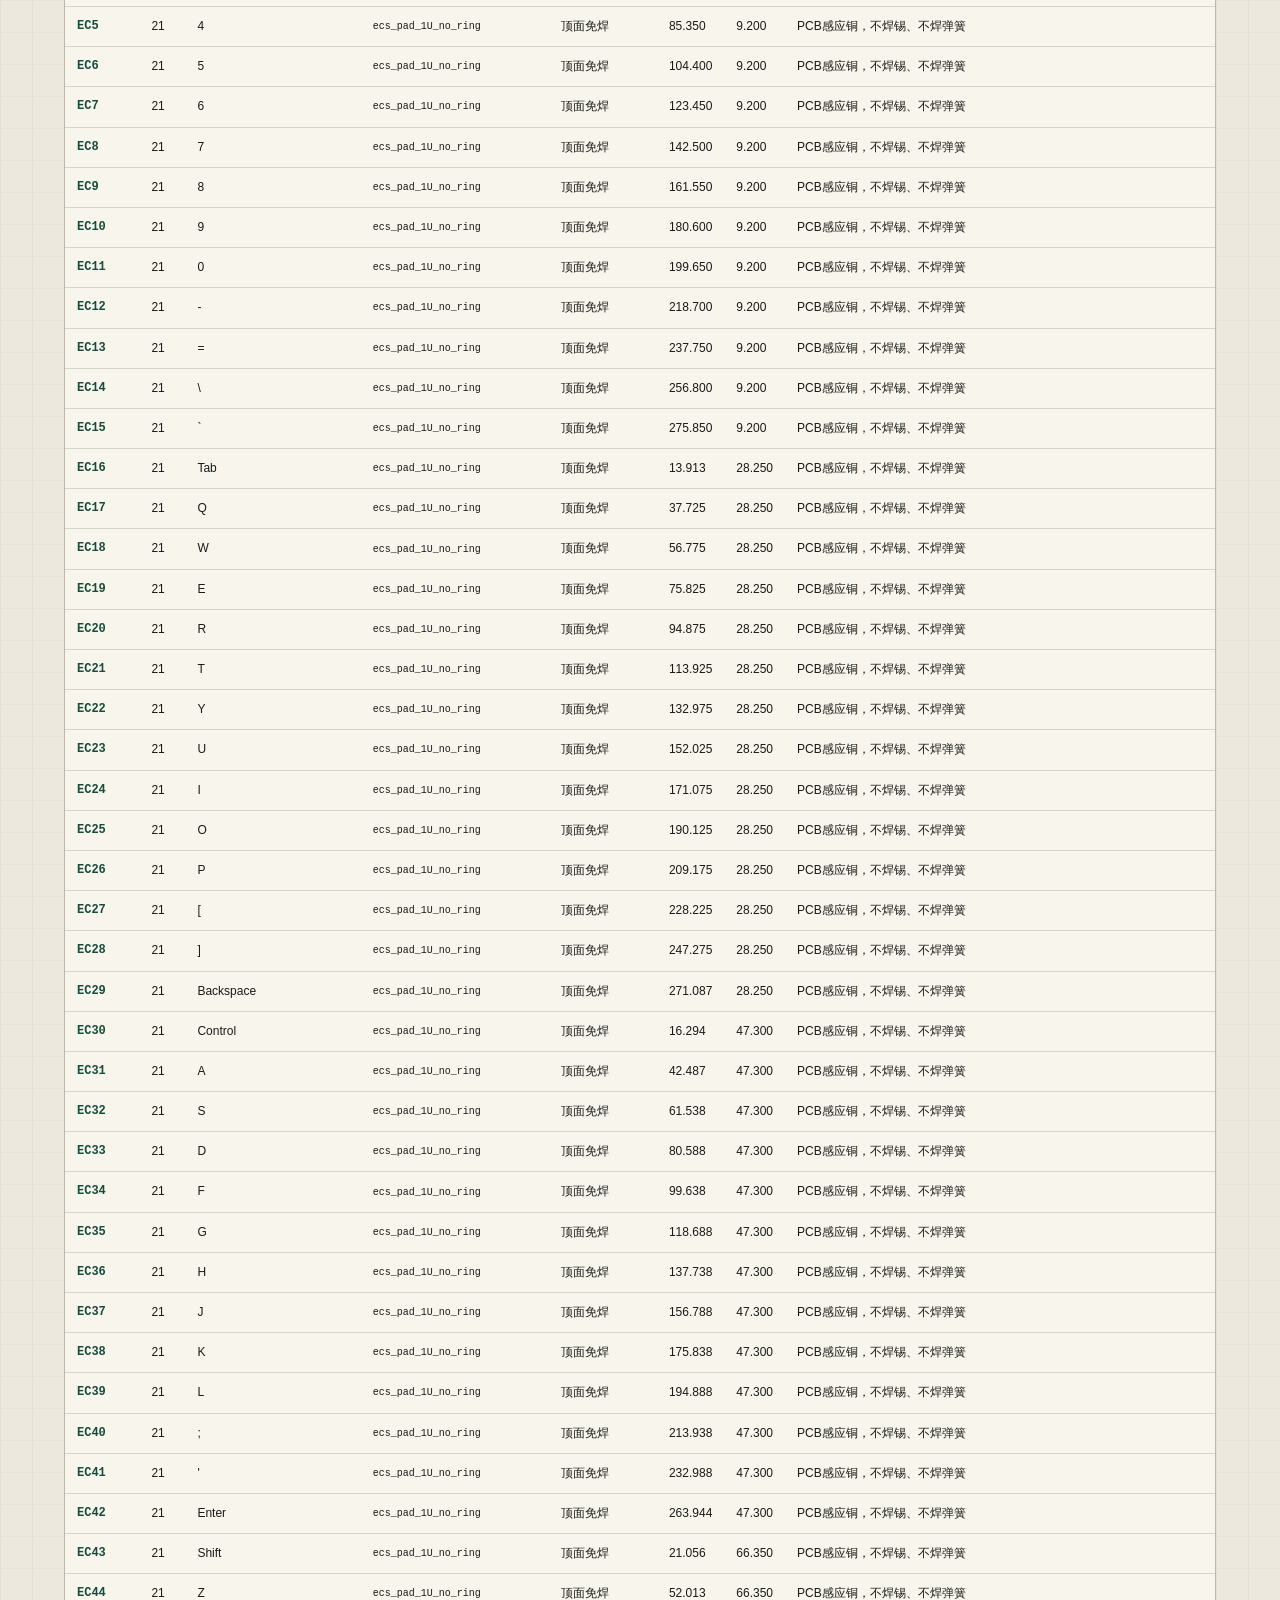
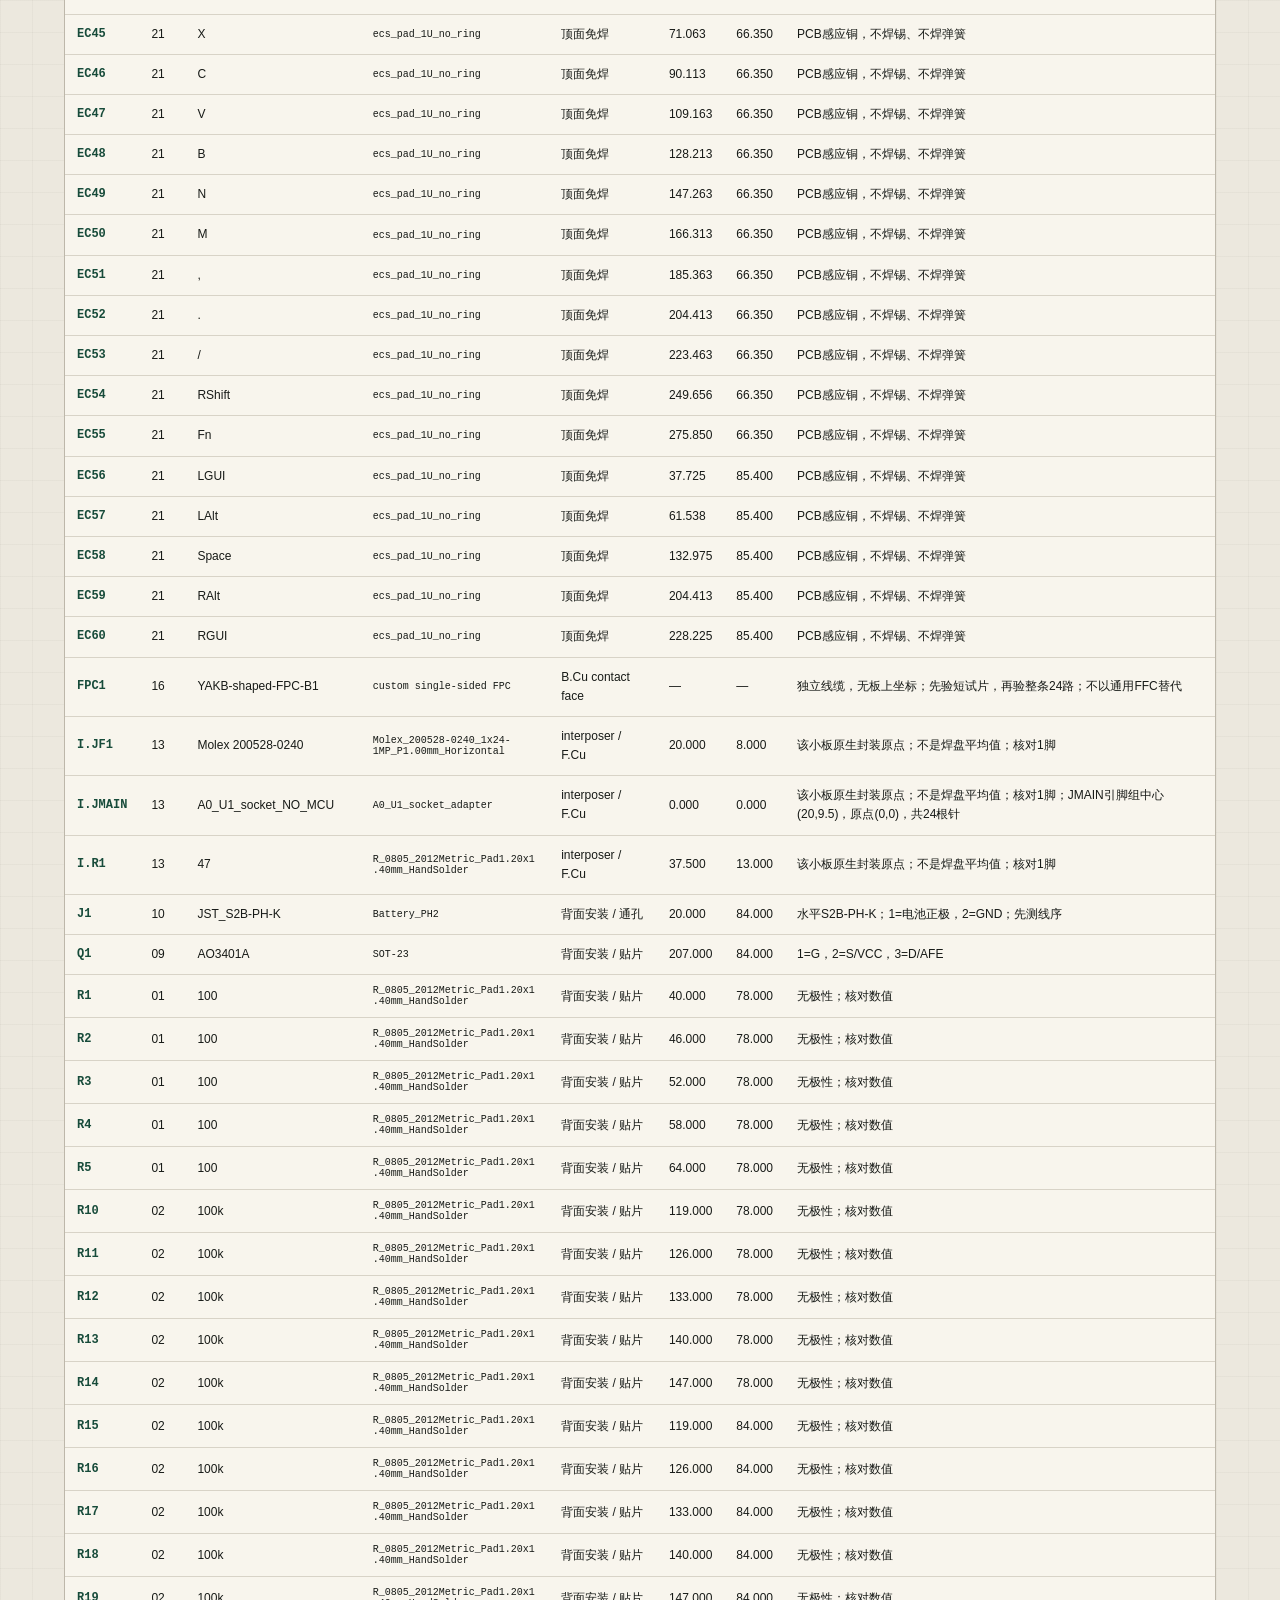
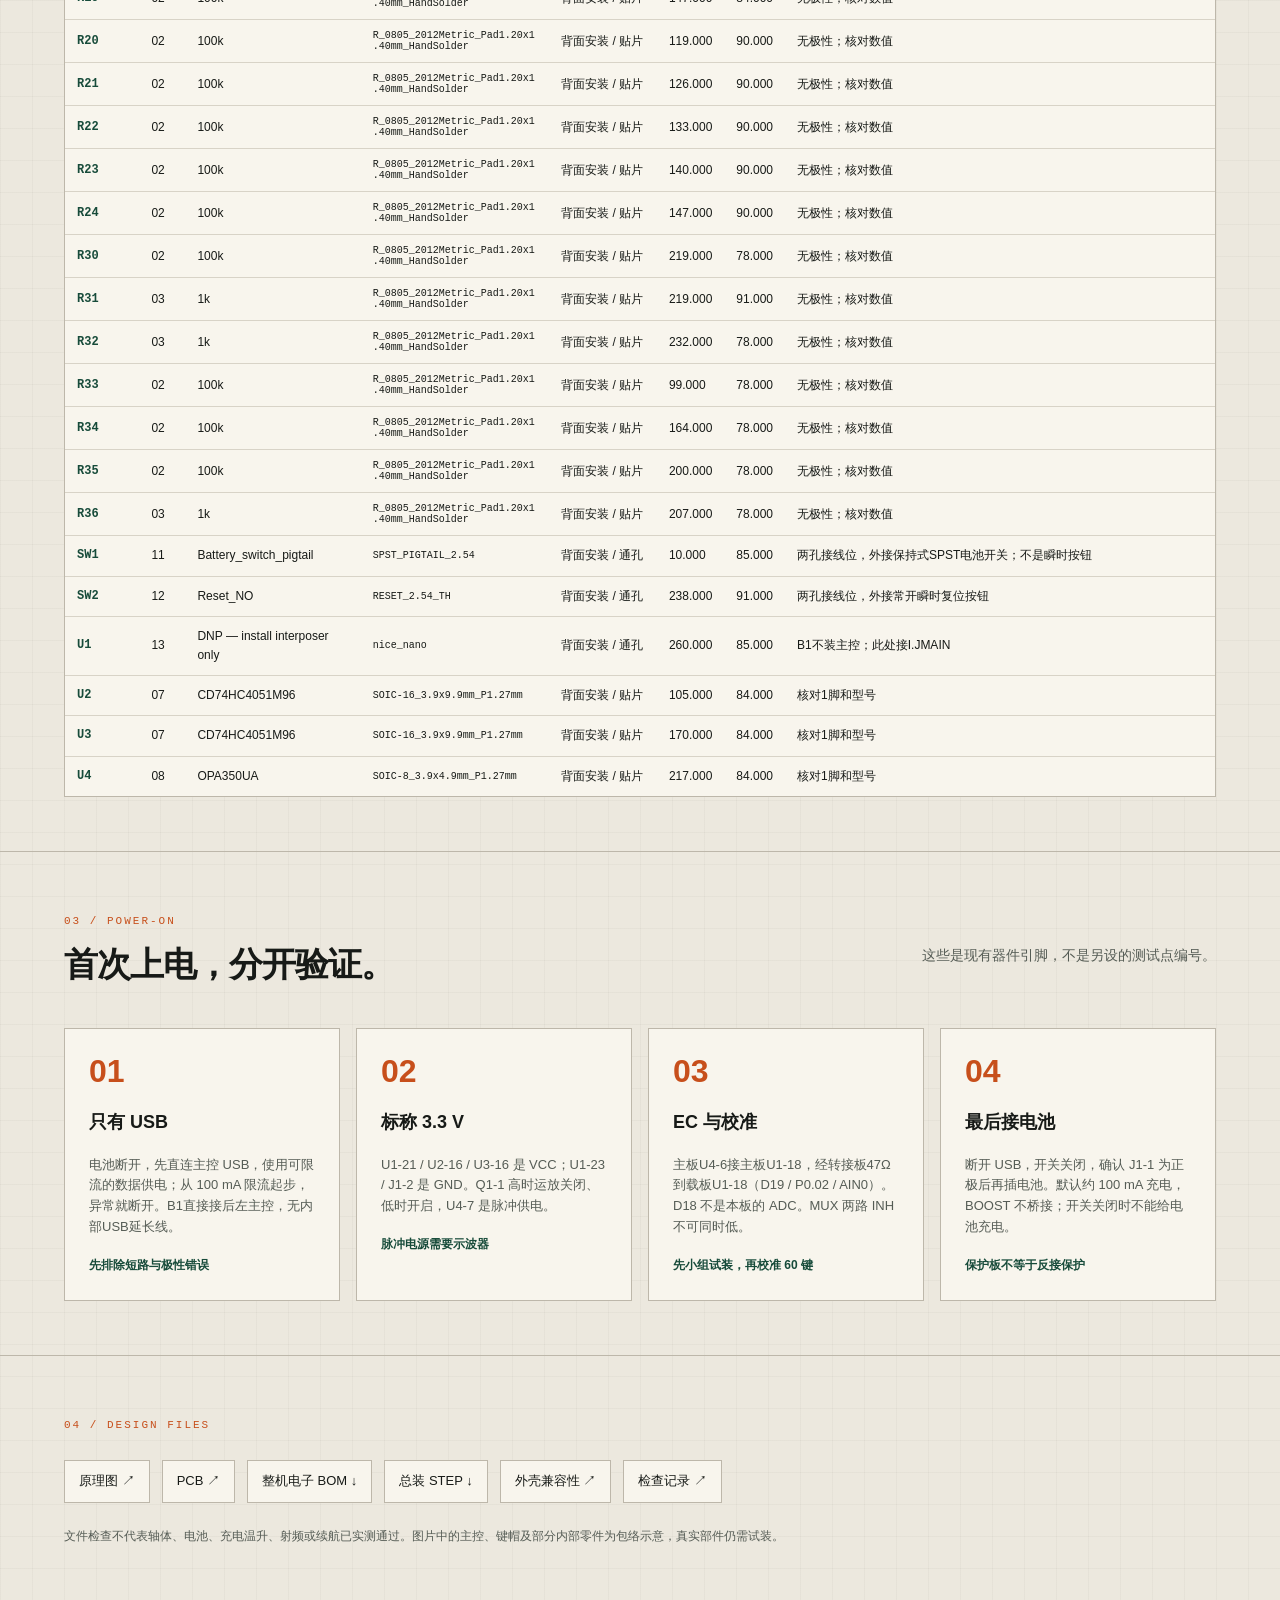
==== commit 03a1ca1d: "fix: reconcile B1 documentation BOM and power estimates" ====
--- a/hardware/soldering/b1/index.html
+++ b/hardware/soldering/b1/index.html
@@ -1,14 +1,14 @@
 <!doctype html>
-<html lang="zh-CN"><head><meta charset="utf-8"><meta name="viewport" content="width=device-width,initial-scale=1"><meta name="description" content="YAKB NiZ 静电容键盘 B1.1 的本地手焊工作台，包含21步顺序、实际PCB焊盘高亮、位号筛选和可保存的检查进度。"><title>YAKB — 手焊工作台</title><link rel="stylesheet" href="../styles.css"><script src="data.js" defer></script><script src="../app.js" defer></script></head>
+<html lang="zh-CN"><head><meta charset="utf-8"><meta name="viewport" content="width=device-width,initial-scale=1"><meta name="description" content="YAKB NiZ 静电容键盘 B1.1 的本地手焊工作台，包含21步顺序、实际PCB焊盘高亮、位号筛选和可保存的检查进度。"><title>YAKB B1.1 — 手焊工作台</title><link rel="stylesheet" href="../styles.css"><script src="data.js" defer></script><script src="../app.js" defer></script></head>
 <body><a href="#workflow" class="skip">跳到焊接步骤</a>
-<header><a class="brand" href="#top"><span class="mark">YAKB</span><span><strong>手焊工作台</strong><small>Yet Another KeyBoard · B1.1</small></span></a><nav><a href="../../../README.zh-CN.md">项目说明 ↗</a><a href="../../../docs/modular/README.zh-CN.md">文字指南</a><a href="placement-checklist.csv" download>↓ CSV</a><button id="print" type="button">打印</button></nav></header>
+<header><a class="brand" href="#top"><span class="mark">YAKB</span><span><strong>手焊工作台</strong><small>Yet Another KeyBoard · B1.1</small></span></a><nav><a href="../../../README.zh-CN.md">项目说明 ↗</a><a href="../../../docs/modular/README.zh-CN.md">B1 装配说明</a><a href="placement-checklist.csv" download>↓ CSV</a><button id="print" type="button">打印</button></nav></header>
 
 <main id="top"><section class="hero"><div class="hero-copy"><div class="eyebrow"><i></i> NiZ ELECTROCAPACITIVE <span>工程原型 B1.1</span></div><h1>静电容，<br><em>照着图焊。</em></h1><p>成品蓝牙主控、SOIC 模拟前端、0805 阻容。先完成低矮元件和断电检查，再插主控；<strong>USB 验证通过后才接电池。</strong></p><div class="build-lock">固定 60 键 HHKB <b>6u · BLE / USB · nRF52840</b></div></div><aside class="hero-data"><div class="total"><span>46</span><small>个实装板位 / 接线位置</small></div><div class="metrics"><div><b>21</b><small>操作步骤</small></div><div><b>16</b><small>元件组</small></div><div><b>60</b><small>免焊感应单元</small></div></div><p>本页进度保存在当前浏览器。元件坐标与编号取自 KiCad；高亮图表示焊盘位置。<strong>尚未有实物焊接与续航验证。</strong></p></aside><nav class="phase-rail" id="phases" aria-label="按工艺筛选"></nav></section>
 <section class="band prerequisite"><span class="section-index">00 / BEFORE THE IRON</span><div><h2>先确认插接，再备料。</h2><p>B1原主板U1不装主控；先确认FPC插深、端子厚度与USB口实配。确认NiZ卡扣、板厚、胶碗、锥簧和卫星轴；6u 空格须为中心十字、95.25 mm 卫星轴间距。感应电极不要上锡，电池不要放在焊接台上。</p><a href="../../../mechanical/niz_fit_coupon.stl" download>下载 NiZ 试片 STL ↓</a></div></section>
-<section class="band" id="workflow"><div class="section-head"><div><span class="section-index">01 / SEQUENCE</span><h2>焊接与装配顺序</h2></div><div class="progress"><div>操作完成度 <strong id="progressText" aria-live="polite">0 / 21</strong></div><div class="track"><i id="bar"></i></div><button id="reset" type="button">重置进度</button></div></div><p class="view-note">背面图已镜像为实际焊接视角；坐标仍为 PCB 基准坐标。白圈标记 1 脚，0805 的 1 脚标记不代表有极性。点击图片可放大。</p><div id="steps"></div><noscript><p>启用 JavaScript 可显示交互步骤。也可直接阅读上方链接的完整文字指南。</p></noscript></section>
-<section class="band" id="inventory"><div class="section-head"><div><span class="section-index">02 / INVENTORY</span><h2>逐位号检查表</h2></div><p>46 个实装位置（另列原U1不装主控） + 60 个 PCB 感应单元；电极不需要焊接。</p></div><div class="tools"><label>搜索<input type="search" id="search" placeholder="位号、值、封装、网络…"></label><label>工艺<select id="phaseFilter"><option value="">全部工艺</option></select></label><label>类型<select id="typeFilter"><option value="">全部记录</option><option value="populate">实装 / 接线</option><option value="electrode">免焊感应电极</option></select></label><span id="rowCount" aria-live="polite"></span></div><div class="table-wrap"><table><thead><tr><th><button id="sortRef" type="button">位号 ↕</button></th><th>步骤</th><th>值 / 型号</th><th>封装</th><th>面别</th><th>X mm</th><th>Y mm</th><th>检查重点</th></tr></thead><tbody id="rows"></tbody></table></div><p id="empty" hidden>没有匹配的位号，请调整筛选条件。</p></section>
+<section class="band" id="workflow"><div class="section-head"><div><span class="section-index">01 / SEQUENCE</span><h2>焊接与装配顺序</h2></div><div class="progress"><div>操作完成度 <strong id="progressText" aria-live="polite">0 / 21</strong></div><div class="track"><i id="bar"></i></div><button id="reset" type="button">重置进度</button></div></div><p class="view-note">主板背面图已镜像为实际焊接视角；两张小板和软板平面图为顶视图，X向右、Y向使用者。坐标取各自板的原生封装原点；FPC线缆无板上坐标。白圈标记 1 脚，0805 的 1 脚标记不代表有极性。点击图片可放大。</p><div id="steps"></div><noscript><p>启用 JavaScript 可显示交互步骤。也可直接阅读上方链接的完整文字指南。</p></noscript></section>
+<section class="band" id="inventory"><div class="section-head"><div><span class="section-index">02 / INVENTORY</span><h2>逐位号检查表</h2></div><p>46 个实装板位 / 接线位置 + 1 条 FPC + 1 个 U1 禁装项 + 60 个 PCB 感应单元；电极不需要焊接。</p></div><div class="tools"><label>搜索<input type="search" id="search" placeholder="位号、值、封装、网络…"></label><label>工艺<select id="phaseFilter"><option value="">全部工艺</option></select></label><label>类型<select id="typeFilter"><option value="">全部记录</option><option value="populate">实装 / 接线</option><option value="cable">FPC 线缆</option><option value="dnp">禁止装主控</option><option value="electrode">免焊感应电极</option></select></label><span id="rowCount" aria-live="polite"></span></div><div class="table-wrap"><table><thead><tr><th><button id="sortRef" type="button">位号 ↕</button></th><th>步骤</th><th>值 / 型号</th><th>封装</th><th>面别</th><th>X mm</th><th>Y mm</th><th>检查重点</th></tr></thead><tbody id="rows"></tbody></table></div><p id="empty" hidden>没有匹配的位号，请调整筛选条件。</p></section>
 <section class="band" id="power"><div class="section-head"><div><span class="section-index">03 / POWER-ON</span><h2>首次上电，分开验证。</h2></div><p>这些是现有器件引脚，不是另设的测试点编号。</p></div><div class="checkpoints"><article><span>01</span><h3>只有 USB</h3><p>电池断开，先直连主控 USB，使用可限流的数据供电；从 100 mA 限流起步，异常就断开。B1直接接后左主控，无内部USB延长线。</p><b>先排除短路与极性错误</b></article><article><span>02</span><h3>标称 3.3 V</h3><p>U1-21 / U2-16 / U3-16 是 VCC；U1-23 / J1-2 是 GND。Q1-1 高时运放关闭、低时开启，U4-7 是脉冲供电。</p><b>脉冲电源需要示波器</b></article><article><span>03</span><h3>EC 与校准</h3><p>主板U4-6接主板U1-18，经转接板47Ω到载板U1-18（D19 / P0.02 / AIN0）。D18 不是本板的 ADC。MUX 两路 INH 不可同时低。</p><b>先小组试装，再校准 60 键</b></article><article><span>04</span><h3>最后接电池</h3><p>断开 USB，开关关闭，确认 J1-1 为正极后再插电池。默认约 100 mA 充电，BOOST 不桥接；开关关闭时不能给电池充电。</p><b>保护板不等于反接保护</b></article></div></section>
-<section class="band references"><span class="section-index">04 / DESIGN FILES</span><div><a href="../../modular/YAKB-controller-B1.kicad_sch">原理图 ↗</a><a href="../../modular/YAKB-controller-B1.kicad_pcb">PCB ↗</a><a href="../../modular/BOM-B1.csv">BOM ↓</a><a href="../../../mechanical/modular/assembly_B1.step">总装 STEP ↓</a><a href="../../../docs/compatibility.zh-CN.md">外壳兼容性 ↗</a><a href="../../../reports/">检查记录 ↗</a></div><p>文件检查不代表轴体、电池、充电温升、射频或续航已实测通过。图片中的主控、键帽及部分内部零件为包络示意，真实部件仍需试装。</p></section></main>
+<section class="band references"><span class="section-index">04 / DESIGN FILES</span><div><a href="../../modular/YAKB-controller-B1.kicad_sch">原理图 ↗</a><a href="../../modular/YAKB-controller-B1.kicad_pcb">PCB ↗</a><a href="../../modular/BOM-B1-complete.csv">整机电子 BOM ↓</a><a href="../../../mechanical/modular/assembly_B1.step">总装 STEP ↓</a><a href="../../../docs/compatibility.zh-CN.md">外壳兼容性 ↗</a><a href="../../../reports/">检查记录 ↗</a></div><p>文件检查不代表轴体、电池、充电温升、射频或续航已实测通过。图片中的主控、键帽及部分内部零件为包络示意，真实部件仍需试装。</p></section></main>
 <footer><b>YAKB — Yet Another KeyBoard</b><span>2026-10-23 · B1.1 engineering prototype · 本地离线指南</span></footer>
 <dialog id="viewer"><button id="closeViewer" type="button" aria-label="关闭放大图">关闭 ×</button><img id="zoomImage" alt=""><p id="zoomCaption"></p></dialog><div id="toast" role="status" aria-live="polite"></div>
 </body></html>
